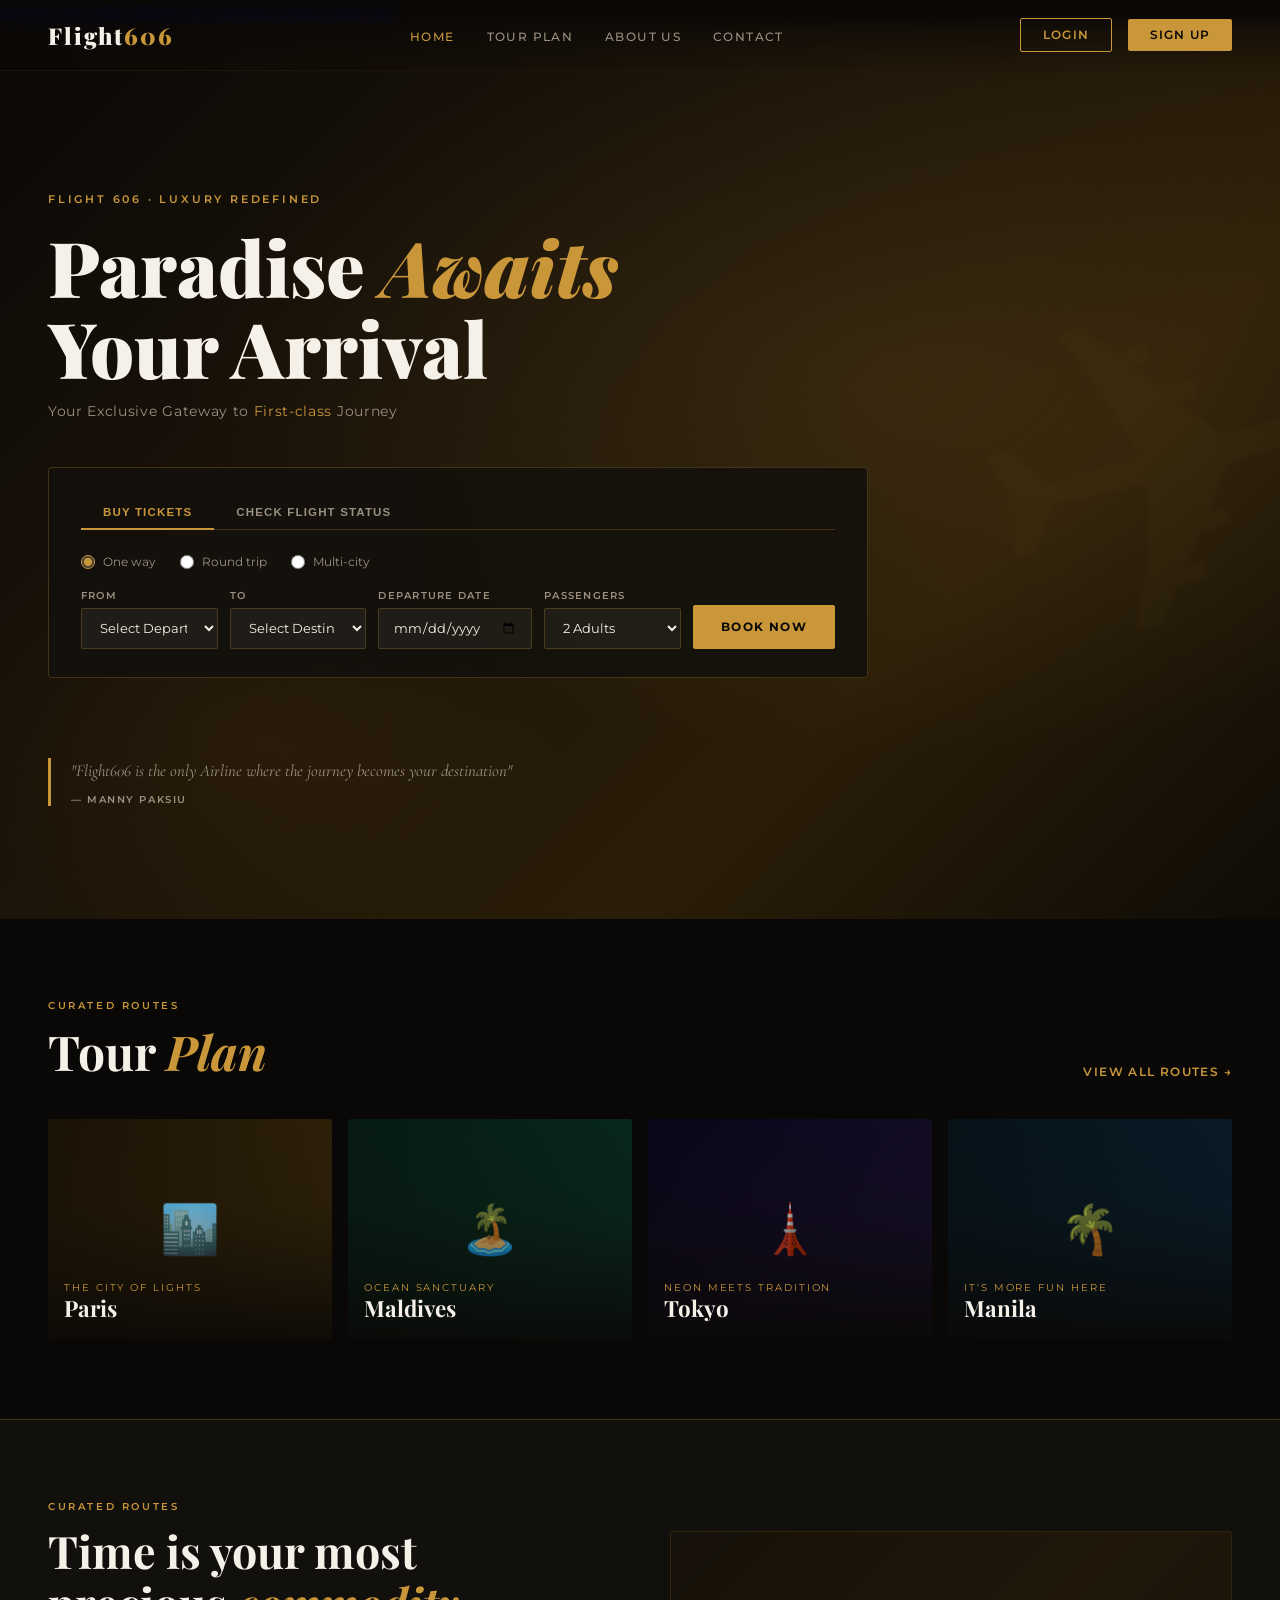
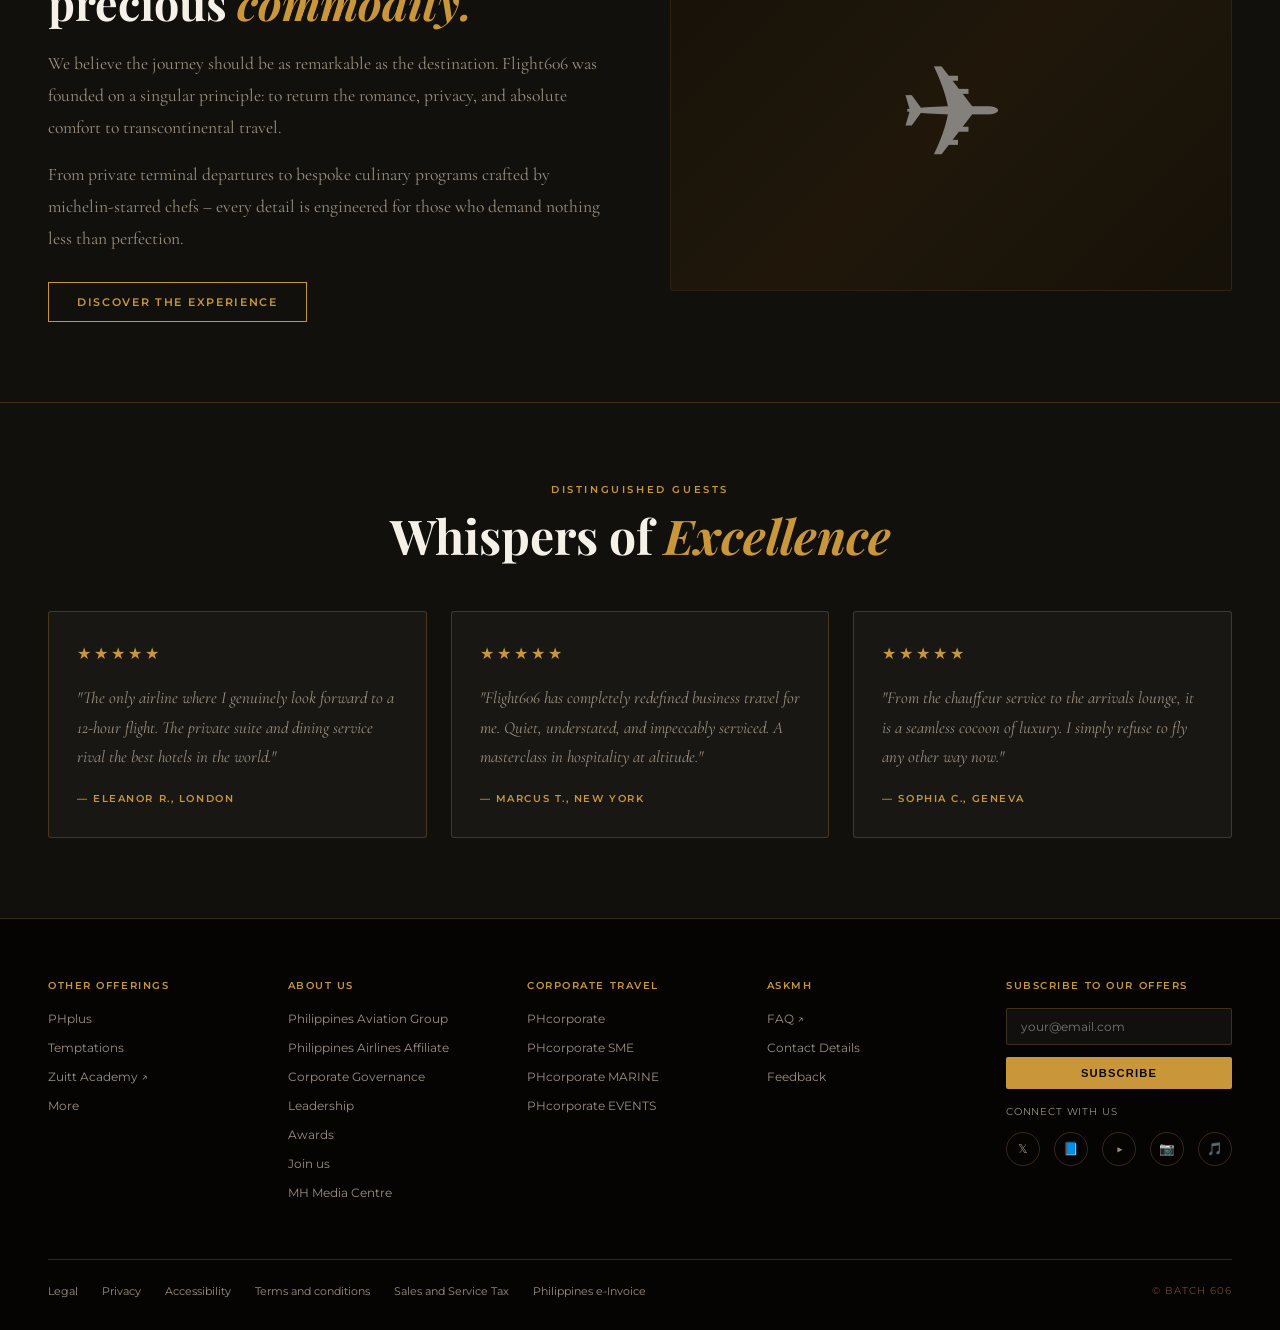
==== Airline Booking System Front-End/index.html @ 88b2c2a5 "Added Front-end template code" ====
<!DOCTYPE html>
<html lang="en">
<head>
<meta charset="UTF-8">
<meta name="viewport" content="width=device-width, initial-scale=1.0">
<title>Flight606 – Luxury Redefined</title>
<link href="https://fonts.googleapis.com/css2?family=Playfair+Display:ital,wght@0,400;0,700;0,900;1,400;1,700&family=Cormorant+Garamond:ital,wght@0,300;0,400;0,600;1,300;1,400&family=Montserrat:wght@300;400;500;600&display=swap" rel="stylesheet">

<link rel="stylesheet" type="text/css" href="./index.css">

</head>
<body>

  <!-- ── NAVIGATION ── -->
  <nav id="navbar">
    <a href="#" class="nav-logo" onclick="showPage('home');return false;">Flight<span>606</span></a>
    <ul class="nav-links">
      <li><a href="#" class="active" onclick="showPage('home');setActive(this);return false;">Home</a></li>
      <li><a href="#" onclick="showPage('home');setActive(this);scrollToSection('tours');return false;">Tour Plan</a></li>
      <li><a href="#" onclick="showPage('home');setActive(this);scrollToSection('about');return false;">About Us</a></li>
      <li><a href="#" onclick="showPage('home');setActive(this);return false;">Contact</a></li>
    </ul>
    <div class="nav-actions">
      <button class="nav-btn nav-btn-outline" onclick="showPage('login')">Login</button>
      <button class="nav-btn nav-btn-fill" onclick="showPage('signup')">Sign Up</button>
    </div>
    <div class="hamburger" id="hamburger" onclick="toggleMobileMenu()">
      <span></span><span></span><span></span>
    </div>
  </nav>

  <!-- Mobile Menu -->
  <div class="nav-mobile-menu" id="mobileMenu">
    <a href="#" onclick="showPage('home');closeMobileMenu();return false;">Home</a>
    <a href="#" onclick="showPage('home');closeMobileMenu();return false;">Tour Plan</a>
    <a href="#" onclick="showPage('home');closeMobileMenu();return false;">About Us</a>
    <a href="#" onclick="showPage('home');closeMobileMenu();return false;">Contact</a>
    <a href="#" class="gold" onclick="showPage('login');closeMobileMenu();return false;">Login</a>
    <a href="#" class="gold" onclick="showPage('signup');closeMobileMenu();return false;">Sign Up</a>
  </div>

  <!-- ══════════════════════════════════════
       HOME PAGE
  ══════════════════════════════════════ -->
  <div id="page-home" class="page active">

    <!-- Hero -->
    <div class="hero-bg">
      <div class="home-hero">
        <p class="home-tagline fade-up">Flight 606 · Luxury Redefined</p>
        <h1 class="home-title fade-up-2">
          Paradise <em>Awaits</em><br>Your Arrival
        </h1>
        <p class="home-subtitle fade-up-3">Your Exclusive Gateway to <span style="color:var(--gold)">First-class</span> Journey</p>

        <!-- Booking Widget -->
        <div class="booking-widget fade-up-3">
          <div class="widget-tabs">
            <button class="widget-tab active" onclick="setTab(this,'buy')">Buy Tickets</button>
            <button class="widget-tab" onclick="setTab(this,'status')">Check Flight Status</button>
          </div>
          <div id="tab-buy">
            <div class="trip-type">
              <label class="radio-label"><input type="radio" name="trip" value="one" checked> One way</label>
              <label class="radio-label"><input type="radio" name="trip" value="round"> Round trip</label>
              <label class="radio-label"><input type="radio" name="trip" value="multi"> Multi-city</label>
            </div>
            <div class="widget-row">
              <div class="field-group">
                <label class="field-label">From</label>
                <select class="field-input">
                  <option value="">Select Departure…</option>
                  <option>Manila (MNL)</option>
                  <option>Cebu (CEB)</option>
                  <option>Davao (DVO)</option>
                  <option>Singapore (SIN)</option>
                  <option>Tokyo (TYO)</option>
                </select>
              </div>
              <div class="field-group">
                <label class="field-label">To</label>
                <select class="field-input">
                  <option value="">Select Destination…</option>
                  <option>Paris (CDG)</option>
                  <option>Tokyo (NRT)</option>
                  <option>Maldives (MLE)</option>
                  <option>Geneva (GVA)</option>
                  <option>New York (JFK)</option>
                </select>
              </div>
              <div class="field-group">
                <label class="field-label">Departure Date</label>
                <input type="date" class="field-input">
              </div>
              <div class="field-group">
                <label class="field-label">Passengers</label>
                <select class="field-input">
                  <option>1 Adult</option>
                  <option selected>2 Adults</option>
                  <option>3 Adults</option>
                  <option>2 Adults, 1 Child</option>
                  <option>2 Adults, 2 Children</option>
                </select>
              </div>
              <button class="book-btn" onclick="showPage('home')">Book Now</button>
            </div>
          </div>
          <div id="tab-status" style="display:none">
            <div class="widget-row" style="grid-template-columns:1fr 1fr auto">
              <div class="field-group">
                <label class="field-label">Flight Number</label>
                <input type="text" class="field-input" placeholder="e.g. F606 001">
              </div>
              <div class="field-group">
                <label class="field-label">Date</label>
                <input type="date" class="field-input">
              </div>
              <button class="book-btn">Check Status</button>
            </div>
          </div>
        </div>

        <div class="quote-strip">
          <p class="quote-text">"Flight606 is the only Airline where the journey becomes your destination"</p>
          <p class="quote-author">— Manny Paksiu</p>
        </div>
      </div>
    </div>

    <!-- Tour Plan / Destinations -->
    <section id="tours">
      <div class="section-tag">Curated Routes</div>
      <div style="display:flex;justify-content:space-between;align-items:flex-end;flex-wrap:wrap;gap:16px">
        <h2 class="section-title">Tour <em>Plan</em></h2>
        <a href="#" style="font-size:.72rem;font-weight:600;letter-spacing:.12em;text-transform:uppercase;color:var(--gold);text-decoration:none">View All Routes →</a>
      </div>
      <div class="dest-grid">
        <div class="dest-card">
          <div class="dest-card-placeholder" style="background:linear-gradient(135deg,#1a1206,#3a2a0a)">🏙️</div>
          <div class="dest-overlay">
            <span class="dest-sub">The City of Lights</span>
            <span class="dest-name">Paris</span>
          </div>
        </div>
        <div class="dest-card">
          <div class="dest-card-placeholder" style="background:linear-gradient(135deg,#061a12,#0a3022)">🏝️</div>
          <div class="dest-overlay">
            <span class="dest-sub">Ocean Sanctuary</span>
            <span class="dest-name">Maldives</span>
          </div>
        </div>
        <div class="dest-card">
          <div class="dest-card-placeholder" style="background:linear-gradient(135deg,#0a0618,#18102e)">🗼</div>
          <div class="dest-overlay">
            <span class="dest-sub">Neon Meets Tradition</span>
            <span class="dest-name">Tokyo</span>
          </div>
        </div>
        <div class="dest-card">
          <div class="dest-card-placeholder" style="background:linear-gradient(135deg,#061218,#0a2030)">🌴</div>
          <div class="dest-overlay">
            <span class="dest-sub">It's More Fun Here</span>
            <span class="dest-name">Manila</span>
          </div>
        </div>
      </div>
    </section>

    <!-- About -->
    <section id="about" class="about-strip">
      <div class="about-text">
        <div class="section-tag">Curated Routes</div>
        <h2 class="section-title" style="font-size:clamp(1.8rem,3.5vw,2.8rem)">Time is your most<br>precious <em>commodity.</em></h2>
        <p>We believe the journey should be as remarkable as the destination. Flight606 was founded on a singular principle: to return the romance, privacy, and absolute comfort to transcontinental travel.</p>
        <p>From private terminal departures to bespoke culinary programs crafted by michelin-starred chefs – every detail is engineered for those who demand nothing less than perfection.</p>
        <a href="#" class="discover-link">Discover the Experience</a>
      </div>
      <div class="about-visual">✈</div>
    </section>

    <!-- Testimonials -->
    <section class="testimonials-bg">
      <div class="testimonials-header">
        <div class="section-tag" style="text-align:center">Distinguished Guests</div>
        <h2 class="section-title">Whispers of <em>Excellence</em></h2>
      </div>
      <div class="testi-grid">
        <div class="testi-card">
          <div class="testi-stars">★★★★★</div>
          <p class="testi-quote">"The only airline where I genuinely look forward to a 12-hour flight. The private suite and dining service rival the best hotels in the world."</p>
          <p class="testi-author">— Eleanor R., London</p>
        </div>
        <div class="testi-card">
          <div class="testi-stars">★★★★★</div>
          <p class="testi-quote">"Flight606 has completely redefined business travel for me. Quiet, understated, and impeccably serviced. A masterclass in hospitality at altitude."</p>
          <p class="testi-author">— Marcus T., New York</p>
        </div>
        <div class="testi-card">
          <div class="testi-stars">★★★★★</div>
          <p class="testi-quote">"From the chauffeur service to the arrivals lounge, it is a seamless cocoon of luxury. I simply refuse to fly any other way now."</p>
          <p class="testi-author">— Sophia C., Geneva</p>
        </div>
      </div>
    </section>

    <!-- Footer -->
    <footer>
      <div class="footer-grid">
        <div class="footer-col">
          <p class="footer-col-title">Other Offerings</p>
          <ul>
            <li><a href="#">PHplus</a></li>
            <li><a href="#">Temptations</a></li>
            <li><a href="#">Zuitt Academy ↗</a></li>
            <li><a href="#">More</a></li>
          </ul>
        </div>
        <div class="footer-col">
          <p class="footer-col-title">About Us</p>
          <ul>
            <li><a href="#">Philippines Aviation Group</a></li>
            <li><a href="#">Philippines Airlines Affiliate</a></li>
            <li><a href="#">Corporate Governance</a></li>
            <li><a href="#">Leadership</a></li>
            <li><a href="#">Awards</a></li>
            <li><a href="#">Join us</a></li>
            <li><a href="#">MH Media Centre</a></li>
          </ul>
        </div>
        <div class="footer-col">
          <p class="footer-col-title">Corporate Travel</p>
          <ul>
            <li><a href="#">PHcorporate</a></li>
            <li><a href="#">PHcorporate SME</a></li>
            <li><a href="#">PHcorporate MARINE</a></li>
            <li><a href="#">PHcorporate EVENTS</a></li>
          </ul>
        </div>
        <div class="footer-col">
          <p class="footer-col-title">AskMH</p>
          <ul>
            <li><a href="#">FAQ ↗</a></li>
            <li><a href="#">Contact Details</a></li>
            <li><a href="#">Feedback</a></li>
          </ul>
        </div>
        <div class="footer-col">
          <p class="footer-col-title">Subscribe to our offers</p>
          <div class="footer-subscribe">
            <input type="email" class="subscribe-input" placeholder="your@email.com">
            <button class="subscribe-btn">Subscribe</button>
          </div>
          <p style="font-size:.65rem;color:var(--text-muted);margin-top:16px;letter-spacing:.08em;text-transform:uppercase">Connect With Us</p>
          <div class="social-row">
            <a href="#" class="social-icon">𝕏</a>
            <a href="#" class="social-icon">📘</a>
            <a href="#" class="social-icon">▶</a>
            <a href="#" class="social-icon">📷</a>
            <a href="#" class="social-icon">🎵</a>
          </div>
        </div>
      </div>
      <div class="footer-bottom">
        <div class="footer-legal">
          <a href="#">Legal</a>
          <a href="#">Privacy</a>
          <a href="#">Accessibility</a>
          <a href="#">Terms and conditions</a>
          <a href="#">Sales and Service Tax</a>
          <a href="#">Philippines e-Invoice</a>
        </div>
        <span class="footer-copy">© Batch 606</span>
      </div>
    </footer>
  </div>


  <!-- ══════════════════════════════════════
       LOGIN PAGE
  ══════════════════════════════════════ -->
  <div id="page-login" class="page">
    <div class="hero-bg">
      <div class="auth-page">
        <div class="auth-content">
          <div class="auth-left">
            <p class="home-tagline">Flight 606 · Luxury Redefined</p>
            <h1 class="home-title" style="margin-bottom:16px">
              Paradise <em>Awaits</em><br>Your Arrival
            </h1>
            <p class="home-subtitle">Your Exclusive Gateway to <span style="color:var(--gold)">First-class</span> Journey</p>
            <div class="quote-strip" style="margin-top:40px">
              <p class="quote-text">"Flight606 is the only Airline where the journey becomes your destination"</p>
              <p class="quote-author">— Manny Paksiu</p>
            </div>
          </div>
          <div>
            <div class="auth-card">
              <p class="auth-card-tag">Welcome back</p>
              <h2 class="auth-card-title">Login to your <span>account</span></h2>

              <div id="login-error" class="alert alert-error hidden">
                Sorry, we don't recognize that email or password. Please try again.
              </div>

              <div class="form-group">
                <label class="form-label">E-Mail</label>
                <input type="email" id="login-email" class="form-input" placeholder="example@email.com">
                <p class="error-msg hidden" id="login-email-err">Sorry, we don't recognize this email.</p>
              </div>

              <div class="form-group">
                <label class="form-label">Password</label>
                <div class="form-input-wrap">
                  <input type="password" id="login-pass" class="form-input" value="••••••••••" onfocus="if(this.value==='••••••••••')this.value=''">
                  <span class="input-icon">
                    <span onclick="togglePass('login-pass',this)" style="cursor:pointer">👁</span>
                    <span class="check">✓</span>
                  </span>
                </div>
              </div>

              <div class="form-row-inline">
                <label class="checkbox-label"><input type="checkbox"> Remember me</label>
                <a href="#" class="forgot-link">Forgot password?</a>
              </div>

              <button class="auth-btn" onclick="handleLogin()">Login now</button>

              <button class="oauth-btn"><span>🔵</span> Continue with Google</button>
              <button class="oauth-btn"><span>🍎</span> Continue with Apple</button>

              <p class="auth-switch">Don't have an account? <a href="#" onclick="showPage('signup');return false;">Sign Up</a></p>
            </div>
          </div>
        </div>
      </div>

      <!-- Footer (compact) -->
      <footer style="padding:24px 48px">
        <div class="footer-bottom" style="border-top:none;padding-top:0">
          <div class="footer-legal">
            <a href="#">Legal</a><a href="#">Privacy</a><a href="#">Accessibility</a>
            <a href="#">Terms and conditions</a><a href="#">Sales and Service Tax</a>
            <a href="#">Philippines e-Invoice</a>
          </div>
          <span class="footer-copy">© Batch 606</span>
        </div>
      </footer>
    </div>
  </div>


  <!-- ══════════════════════════════════════
       SIGN UP PAGE
  ══════════════════════════════════════ -->
  <div id="page-signup" class="page">
    <div class="hero-bg">
      <div class="auth-page">
        <div class="auth-content">
          <div class="auth-left">
            <p class="home-tagline">Flight 606 · Luxury Redefined</p>
            <h1 class="home-title" style="margin-bottom:16px">
              Experience the<br><em>Art of Travel</em>
            </h1>
            <p class="home-subtitle">Crafted for the <span style="color:var(--gold)">Modern Traveler</span></p>
            <div class="quote-strip" style="margin-top:40px">
              <p class="quote-text">"Flight606 is the only Airline where the journey becomes your destination"</p>
              <p class="quote-author">— Manny Paksiu</p>
            </div>
          </div>
          <div>
            <div class="auth-card">
              <p class="auth-card-tag">Welcome to Flight606</p>
              <h2 class="auth-card-title">Create <span>account</span></h2>

              <div id="signup-success" class="alert alert-success hidden">
                Account created! Redirecting to login…
              </div>

              <div class="form-row">
                <div class="form-group">
                  <label class="form-label">First name</label>
                  <input type="text" id="su-fname" class="form-input" placeholder="first name">
                  <p class="error-msg hidden" id="su-fname-err">First name is required.</p>
                </div>
                <div class="form-group">
                  <label class="form-label">Last name</label>
                  <input type="text" id="su-lname" class="form-input" placeholder="last name">
                  <p class="error-msg hidden" id="su-lname-err">Last name is required.</p>
                </div>
              </div>

              <div class="form-row">
                <div class="form-group">
                  <label class="form-label">E-Mail</label>
                  <input type="email" id="su-email" class="form-input" placeholder="your.email@mail.com">
                  <p class="error-msg hidden" id="su-email-err">Valid email required.</p>
                </div>
                <div class="form-group">
                  <label class="form-label">Date of birth (MM/DD/YY)</label>
                  <input type="date" id="su-dob" class="form-input">
                </div>
              </div>

              <div class="form-row">
                <div class="form-group">
                  <label class="form-label">Password</label>
                  <div class="form-input-wrap">
                    <input type="password" id="su-pass" class="form-input" placeholder="password">
                    <span class="input-icon" onclick="togglePass('su-pass',this)" style="cursor:pointer">👁</span>
                  </div>
                  <p class="error-msg hidden" id="su-pass-err">Password must be at least 8 characters.</p>
                </div>
                <div class="form-group">
                  <label class="form-label">Confirm password</label>
                  <div class="form-input-wrap">
                    <input type="password" id="su-cpass" class="form-input" placeholder="••••••••••">
                    <span class="input-icon" onclick="togglePass('su-cpass',this)" style="cursor:pointer">👁</span>
                  </div>
                  <p class="error-msg hidden" id="su-cpass-err">Passwords do not match.</p>
                </div>
              </div>

              <div class="form-group" style="margin-bottom:10px">
                <label class="checkbox-label"><input type="checkbox" id="su-remember"> Remember me</label>
              </div>
              <div class="form-group" style="margin-bottom:20px">
                <label class="checkbox-label terms-label">
                  <input type="checkbox" id="su-terms">
                  I agree to all the <a href="#">Terms</a> and <a href="#">Privacy policy</a>
                </label>
                <p class="error-msg hidden" id="su-terms-err">You must agree to the terms.</p>
              </div>

              <button class="auth-btn" onclick="handleSignup()">Create Account</button>

              <button class="oauth-btn"><span>🔵</span> Continue with Google</button>
              <button class="oauth-btn"><span>🍎</span> Continue with Apple</button>

              <p class="auth-switch">Already have an account? <a href="#" onclick="showPage('login');return false;">Log In</a></p>
            </div>
          </div>
        </div>
      </div>

      <footer style="padding:24px 48px">
        <div class="footer-bottom" style="border-top:none;padding-top:0">
          <div class="footer-legal">
            <a href="#">Legal</a><a href="#">Privacy</a><a href="#">Accessibility</a>
            <a href="#">Terms and conditions</a><a href="#">Sales and Service Tax</a>
            <a href="#">Philippines e-Invoice</a>
          </div>
          <span class="footer-copy">© Batch 606</span>
        </div>
      </footer>
    </div>
  </div>

<script type="text/javascript" src="index.js"></script>
</body>
</html>
---- Airline Booking System Front-End/index.css ----
:root {
--gold: #C9973A;
--gold-light: #E8B84B;
--dark: #0A0806;
--dark-2: #12100D;
--dark-3: #1C1814;
--card-bg: rgba(20,17,13,0.85);
--text: #F5F0E8;
--text-muted: #9C9080;
--border: rgba(201,151,58,0.25);
--error: #E05252;
--success: #4CAF50;
}

*, *::before, *::after { box-sizing: border-box; margin: 0; padding: 0; }

body {
font-family: 'Montserrat', sans-serif;
background: var(--dark);
color: var(--text);
overflow-x: hidden;
scroll-behavior: smooth;
}

/* ── NAV ── */
nav {
position: fixed; top: 0; left: 0; right: 0; z-index: 100;
display: flex; align-items: center; justify-content: space-between;
padding: 18px 48px;
background: linear-gradient(180deg, rgba(10,8,6,.95) 0%, transparent 100%);
backdrop-filter: blur(6px);
border-bottom: 1px solid rgba(201,151,58,.1);
transition: background .3s;
}
.nav-logo {
font-family: 'Playfair Display', serif;
font-size: 1.45rem;
font-weight: 900;
letter-spacing: .08em;
color: var(--text);
text-decoration: none;
}
.nav-logo span { color: var(--gold); }
.nav-links { display: flex; gap: 32px; list-style: none; }
.nav-links a {
font-size: .72rem; font-weight: 500; letter-spacing: .12em;
text-transform: uppercase; color: var(--text-muted);
text-decoration: none; transition: color .2s;
}
.nav-links a:hover, .nav-links a.active { color: var(--gold); }
.nav-actions { display: flex; align-items: center; gap: 16px; }
.nav-btn {
font-family: 'Montserrat', sans-serif;
font-size: .72rem; font-weight: 600; letter-spacing: .1em;
text-transform: uppercase; text-decoration: none;
padding: 9px 22px; border-radius: 2px; cursor: pointer;
transition: all .2s; border: none;
}
.nav-btn-outline {
background: transparent; border: 1px solid var(--gold);
color: var(--gold);
}
.nav-btn-outline:hover { background: var(--gold); color: var(--dark); }
.nav-btn-fill { background: var(--gold); color: var(--dark); }
.nav-btn-fill:hover { background: var(--gold-light); }
.hamburger { display: none; flex-direction: column; gap: 5px; cursor: pointer; padding: 4px; }
.hamburger span { width: 24px; height: 2px; background: var(--text); display: block; transition: .3s; }

/* ── PAGES ── */
.page { display: none; min-height: 100vh; }
.page.active { display: block; }

/* ── HERO BG ── */
.hero-bg {
position: relative; overflow: hidden;
background: linear-gradient(135deg, #0A0806 0%, #1C1409 40%, #2A1D08 70%, #0F0C06 100%);
min-height: 100vh;
}
.hero-bg::before {
content: ''; position: absolute; inset: 0;
background: radial-gradient(ellipse 80% 60% at 70% 40%, rgba(201,151,58,.12) 0%, transparent 70%),
            radial-gradient(ellipse 40% 40% at 20% 80%, rgba(100,60,10,.15) 0%, transparent 60%);
}
/* Airplane silhouette decoration */
.hero-bg::after {
content: '✈'; position: absolute;
font-size: 28rem; opacity: .025; right: -5%;
top: 50%; transform: translateY(-50%) rotate(-15deg);
pointer-events: none; color: var(--gold);
filter: blur(2px);
}

/* ── HOME PAGE ── */
.home-hero {
min-height: 100vh; display: flex; flex-direction: column;
justify-content: center; padding: 120px 48px 60px;
position: relative;
}
.home-tagline {
font-size: .7rem; font-weight: 600; letter-spacing: .25em;
text-transform: uppercase; color: var(--gold);
margin-bottom: 20px;
}
.home-title {
font-family: 'Playfair Display', serif;
font-size: clamp(3rem, 6vw, 5.5rem);
font-weight: 900; line-height: 1.05;
max-width: 700px; margin-bottom: 16px;
}
.home-title em { font-style: italic; color: var(--gold); }
.home-subtitle {
font-size: .85rem; color: var(--text-muted);
letter-spacing: .05em; margin-bottom: 48px;
}

/* ── BOOKING WIDGET ── */
.booking-widget {
background: rgba(20,17,13,.92);
border: 1px solid var(--border);
border-radius: 4px;
padding: 28px 32px;
max-width: 820px;
backdrop-filter: blur(16px);
}
.widget-tabs { display: flex; gap: 0; margin-bottom: 24px; border-bottom: 1px solid var(--border); }
.widget-tab {
padding: 10px 22px; font-size: .72rem; font-weight: 600;
letter-spacing: .1em; text-transform: uppercase;
color: var(--text-muted); cursor: pointer;
border-bottom: 2px solid transparent; margin-bottom: -1px;
transition: all .2s; background: none; border-top: none; border-left: none; border-right: none;
}
.widget-tab.active { color: var(--gold); border-bottom-color: var(--gold); }
.trip-type { display: flex; gap: 24px; margin-bottom: 20px; }
.radio-label {
display: flex; align-items: center; gap: 8px;
font-size: .75rem; color: var(--text-muted); cursor: pointer;
}
.radio-label input[type=radio] { accent-color: var(--gold); width: 14px; height: 14px; }
.widget-row { display: grid; grid-template-columns: 1fr 1fr 1fr 1fr auto; gap: 12px; align-items: end; }
.field-group { display: flex; flex-direction: column; gap: 6px; }
.field-label { font-size: .65rem; font-weight: 600; letter-spacing: .12em; text-transform: uppercase; color: var(--text-muted); }
.field-input {
background: rgba(255,255,255,.05); border: 1px solid var(--border);
border-radius: 2px; padding: 11px 14px;
font-family: 'Montserrat', sans-serif; font-size: .8rem;
color: var(--text); outline: none; transition: border-color .2s; width: 100%;
}
.field-input:focus { border-color: var(--gold); }
.field-input option { background: var(--dark-3); }
.book-btn {
background: var(--gold); color: var(--dark);
font-family: 'Montserrat', sans-serif; font-size: .72rem;
font-weight: 700; letter-spacing: .12em; text-transform: uppercase;
padding: 12px 28px; border: none; border-radius: 2px;
cursor: pointer; white-space: nowrap; transition: background .2s;
height: 44px;
}
.book-btn:hover { background: var(--gold-light); }

/* ── SECTIONS ── */
section { padding: 80px 48px; }
.section-tag { font-size: .65rem; font-weight: 600; letter-spacing: .25em; text-transform: uppercase; color: var(--gold); margin-bottom: 12px; }
.section-title { font-family: 'Playfair Display', serif; font-size: clamp(2rem, 4vw, 3rem); font-weight: 700; line-height: 1.15; }
.section-title em { font-style: italic; color: var(--gold); }

/* ── DESTINATIONS ── */
.dest-grid { display: grid; grid-template-columns: repeat(4, 1fr); gap: 16px; margin-top: 40px; }
.dest-card {
border-radius: 3px; overflow: hidden; position: relative;
height: 220px; cursor: pointer;
transition: transform .3s;
}
.dest-card:hover { transform: scale(1.02); }
.dest-card img { width: 100%; height: 100%; object-fit: cover; display: block; }
.dest-card-placeholder {
width: 100%; height: 100%;
display: flex; align-items: center; justify-content: center;
font-size: 3rem;
}
.dest-overlay {
position: absolute; inset: 0;
background: linear-gradient(0deg, rgba(10,8,6,.9) 0%, rgba(10,8,6,.2) 60%, transparent 100%);
display: flex; flex-direction: column; justify-content: flex-end; padding: 16px;
}
.dest-sub { font-size: .6rem; letter-spacing: .2em; text-transform: uppercase; color: var(--gold); }
.dest-name { font-family: 'Playfair Display', serif; font-size: 1.4rem; font-weight: 700; }

/* ── ABOUT STRIP ── */
.about-strip {
display: grid; grid-template-columns: 1fr 1fr; gap: 60px;
align-items: center; background: var(--dark-2); border-top: 1px solid var(--border);
border-bottom: 1px solid var(--border);
}
.about-text p { font-family: 'Cormorant Garamond', serif; font-size: 1.1rem; line-height: 1.8; color: var(--text-muted); margin-top: 20px; }
.about-text p + p { margin-top: 16px; }
.discover-link {
display: inline-block; margin-top: 28px;
padding: 12px 28px; border: 1px solid var(--gold);
color: var(--gold); font-size: .7rem; font-weight: 600;
letter-spacing: .15em; text-transform: uppercase;
text-decoration: none; transition: all .2s;
}
.discover-link:hover { background: var(--gold); color: var(--dark); }
.about-visual {
height: 360px; border-radius: 3px; overflow: hidden;
background: linear-gradient(135deg, #1A1206 0%, #2E1F08 50%, #1A1206 100%);
display: flex; align-items: center; justify-content: center;
font-size: 8rem; opacity: .5;
border: 1px solid var(--border);
}

/* ── TESTIMONIALS ── */
.testimonials-bg { background: var(--dark-2); }
.testimonials-header { text-align: center; margin-bottom: 48px; }
.testi-grid { display: grid; grid-template-columns: repeat(3, 1fr); gap: 24px; }
.testi-card {
background: rgba(255,255,255,.03); border: 1px solid var(--border);
border-radius: 3px; padding: 32px 28px;
}
.testi-stars { color: var(--gold); font-size: 1rem; margin-bottom: 20px; letter-spacing: 3px; }
.testi-quote {
font-family: 'Cormorant Garamond', serif; font-size: 1.05rem;
font-style: italic; line-height: 1.75; color: var(--text-muted);
margin-bottom: 20px;
}
.testi-author { font-size: .65rem; font-weight: 600; letter-spacing: .15em; text-transform: uppercase; color: var(--gold); }

/* ── FOOTER ── */
footer {
background: #050403; border-top: 1px solid var(--border);
padding: 60px 48px 32px;
}
.footer-grid { display: grid; grid-template-columns: repeat(5, 1fr); gap: 32px; margin-bottom: 48px; }
.footer-col-title { font-size: .65rem; font-weight: 600; letter-spacing: .15em; text-transform: uppercase; color: var(--gold); margin-bottom: 16px; }
.footer-col ul { list-style: none; }
.footer-col li { margin-bottom: 10px; }
.footer-col a { font-size: .78rem; color: var(--text-muted); text-decoration: none; transition: color .2s; }
.footer-col a:hover { color: var(--text); }
.footer-subscribe { display: flex; flex-direction: column; gap: 12px; }
.subscribe-input {
background: rgba(255,255,255,.05); border: 1px solid var(--border);
border-radius: 2px; padding: 10px 14px;
color: var(--text); font-family: 'Montserrat', sans-serif;
font-size: .78rem; outline: none;
}
.subscribe-btn {
background: var(--gold); color: var(--dark); border: none;
padding: 10px; border-radius: 2px; font-size: .7rem;
font-weight: 700; letter-spacing: .1em; text-transform: uppercase;
cursor: pointer; transition: background .2s;
}
.subscribe-btn:hover { background: var(--gold-light); }
.social-row { display: flex; gap: 14px; margin-top: 14px; }
.social-icon {
width: 34px; height: 34px; border: 1px solid var(--border);
border-radius: 50%; display: flex; align-items: center; justify-content: center;
font-size: .85rem; color: var(--text-muted); text-decoration: none;
transition: all .2s;
}
.social-icon:hover { border-color: var(--gold); color: var(--gold); }
.footer-bottom {
border-top: 1px solid var(--border); padding-top: 24px;
display: flex; justify-content: space-between; align-items: center;
flex-wrap: wrap; gap: 16px;
}
.footer-legal { display: flex; gap: 24px; flex-wrap: wrap; }
.footer-legal a { font-size: .68rem; color: var(--text-muted); text-decoration: none; transition: color .2s; }
.footer-legal a:hover { color: var(--text); }
.footer-copy { font-size: .65rem; color: rgba(201,151,58,.5); letter-spacing: .1em; text-transform: uppercase; }

/* ── QUOTE STRIP ── */
.quote-strip {
border-left: 3px solid var(--gold); padding-left: 20px;
margin-top: 80px; max-width: 480px;
}
.quote-text { font-family: 'Cormorant Garamond', serif; font-style: italic; font-size: 1.05rem; line-height: 1.6; color: var(--text-muted); }
.quote-author { font-size: .65rem; font-weight: 600; letter-spacing: .15em; text-transform: uppercase; color: var(--text-muted); margin-top: 8px; }

/* ── AUTH PAGES ── */
.auth-page {
min-height: 100vh; display: flex; align-items: center;
position: relative; padding: 100px 48px 60px;
}
.auth-content { display: grid; grid-template-columns: 1fr 1fr; gap: 80px; align-items: center; width: 100%; max-width: 1200px; margin: 0 auto; }
.auth-left { }
.auth-left .home-title { max-width: 500px; }
.auth-card {
background: rgba(20,17,13,.92);
border: 1px solid var(--border);
border-radius: 4px; padding: 40px 36px;
backdrop-filter: blur(20px);
}
.auth-card-tag { font-size: .65rem; font-weight: 600; letter-spacing: .2em; text-transform: uppercase; color: var(--text-muted); margin-bottom: 8px; }
.auth-card-title { font-family: 'Playfair Display', serif; font-size: 1.85rem; font-weight: 700; margin-bottom: 28px; }
.auth-card-title span { color: var(--gold); }
.form-row { display: grid; grid-template-columns: 1fr 1fr; gap: 14px; }
.form-group { margin-bottom: 18px; }
.form-label { font-size: .65rem; font-weight: 600; letter-spacing: .12em; text-transform: uppercase; color: var(--text-muted); margin-bottom: 7px; display: block; }
.form-input {
width: 100%; background: rgba(255,255,255,.05);
border: 1px solid var(--border); border-radius: 2px;
padding: 12px 14px; font-family: 'Montserrat', sans-serif;
font-size: .82rem; color: var(--text); outline: none;
transition: border-color .2s;
}
.form-input:focus { border-color: var(--gold); }
.form-input.error { border-color: var(--error); }
.form-input-wrap { position: relative; }
.form-input-wrap .form-input { padding-right: 44px; }
.input-icon {
position: absolute; right: 12px; top: 50%; transform: translateY(-50%);
cursor: pointer; color: var(--text-muted); font-size: 1rem;
display: flex; align-items: center; gap: 4px;
}
.input-icon .check { color: var(--success); font-size: 1.1rem; }
.error-msg { font-size: .68rem; color: var(--error); margin-top: 5px; }
.form-row-inline { display: flex; justify-content: space-between; align-items: center; margin-bottom: 20px; }
.checkbox-label { display: flex; align-items: center; gap: 8px; font-size: .75rem; color: var(--text-muted); cursor: pointer; }
.checkbox-label input[type=checkbox] { accent-color: var(--gold); width: 14px; height: 14px; }
.forgot-link { font-size: .72rem; color: var(--gold); text-decoration: none; }
.forgot-link:hover { text-decoration: underline; }
.auth-btn {
width: 100%; background: var(--gold); color: var(--dark);
font-family: 'Montserrat', sans-serif; font-size: .78rem;
font-weight: 700; letter-spacing: .12em; text-transform: uppercase;
padding: 14px; border: none; border-radius: 2px;
cursor: pointer; transition: background .2s; margin-bottom: 14px;
}
.auth-btn:hover { background: var(--gold-light); }
.divider { display: flex; align-items: center; gap: 12px; margin: 18px 0; }
.divider::before, .divider::after { content: ''; flex: 1; height: 1px; background: var(--border); }
.divider-text { font-size: .65rem; color: var(--text-muted); text-transform: uppercase; letter-spacing: .1em; }
.oauth-btn {
width: 100%; background: rgba(255,255,255,.06);
border: 1px solid var(--border); border-radius: 2px;
padding: 12px; font-family: 'Montserrat', sans-serif;
font-size: .78rem; font-weight: 500; color: var(--text);
cursor: pointer; transition: all .2s; margin-bottom: 10px;
display: flex; align-items: center; justify-content: center; gap: 10px;
}
.oauth-btn:hover { border-color: rgba(255,255,255,.3); background: rgba(255,255,255,.1); }
.auth-switch { text-align: center; font-size: .75rem; color: var(--text-muted); margin-top: 16px; }
.auth-switch a { color: var(--gold); text-decoration: none; font-weight: 600; }
.auth-switch a:hover { text-decoration: underline; }
.terms-label a { color: var(--gold); text-decoration: none; }
.terms-label a:hover { text-decoration: underline; }

/* Alert */
.alert { padding: 12px 16px; border-radius: 2px; margin-bottom: 16px; font-size: .78rem; border-left: 3px solid; }
.alert-error { background: rgba(224,82,82,.1); border-color: var(--error); color: #F08080; }
.alert-success { background: rgba(76,175,80,.1); border-color: var(--success); color: #80C080; }
.hidden { display: none !important; }

/* ── MOBILE ── */
@media (max-width: 900px) {
nav { padding: 16px 20px; }
.nav-links, .nav-actions { display: none; }
.hamburger { display: flex; }
.nav-mobile-menu {
  position: fixed; top: 60px; left: 0; right: 0; bottom: 0;
  background: var(--dark); z-index: 99; padding: 32px 24px;
  flex-direction: column; gap: 24px; display: none;
}
.nav-mobile-menu.open { display: flex; }
.nav-mobile-menu a {
  font-size: .9rem; font-weight: 500; letter-spacing: .08em;
  text-transform: uppercase; color: var(--text-muted);
  text-decoration: none; padding: 12px 0;
  border-bottom: 1px solid var(--border);
}
.nav-mobile-menu a.gold { color: var(--gold); }
section { padding: 60px 20px; }
.home-hero { padding: 100px 20px 50px; }
.auth-page { padding: 90px 20px 50px; }
.auth-content { grid-template-columns: 1fr; gap: 40px; }
.auth-left { display: none; }
.widget-row { grid-template-columns: 1fr 1fr; }
.widget-row .book-btn { grid-column: 1/-1; }
.dest-grid { grid-template-columns: 1fr 1fr; }
.about-strip { grid-template-columns: 1fr; }
.about-visual { display: none; }
.testi-grid { grid-template-columns: 1fr; }
.footer-grid { grid-template-columns: 1fr 1fr; }
.form-row { grid-template-columns: 1fr; }
.booking-widget { padding: 20px 16px; }
.footer-bottom { flex-direction: column; align-items: flex-start; }
}

@media (max-width: 500px) {
.dest-grid { grid-template-columns: 1fr; }
.widget-row { grid-template-columns: 1fr; }
.footer-grid { grid-template-columns: 1fr; }
.home-title { font-size: 2.4rem; }
.testi-grid { grid-template-columns: 1fr; }
.trip-type { flex-wrap: wrap; gap: 12px; }
}

/* fade-in animation */
@keyframes fadeUp { from { opacity: 0; transform: translateY(24px); } to { opacity: 1; transform: translateY(0); } }
.fade-up { animation: fadeUp .7s ease both; }
.fade-up-2 { animation: fadeUp .7s ease .15s both; }
.fade-up-3 { animation: fadeUp .7s ease .3s both; }
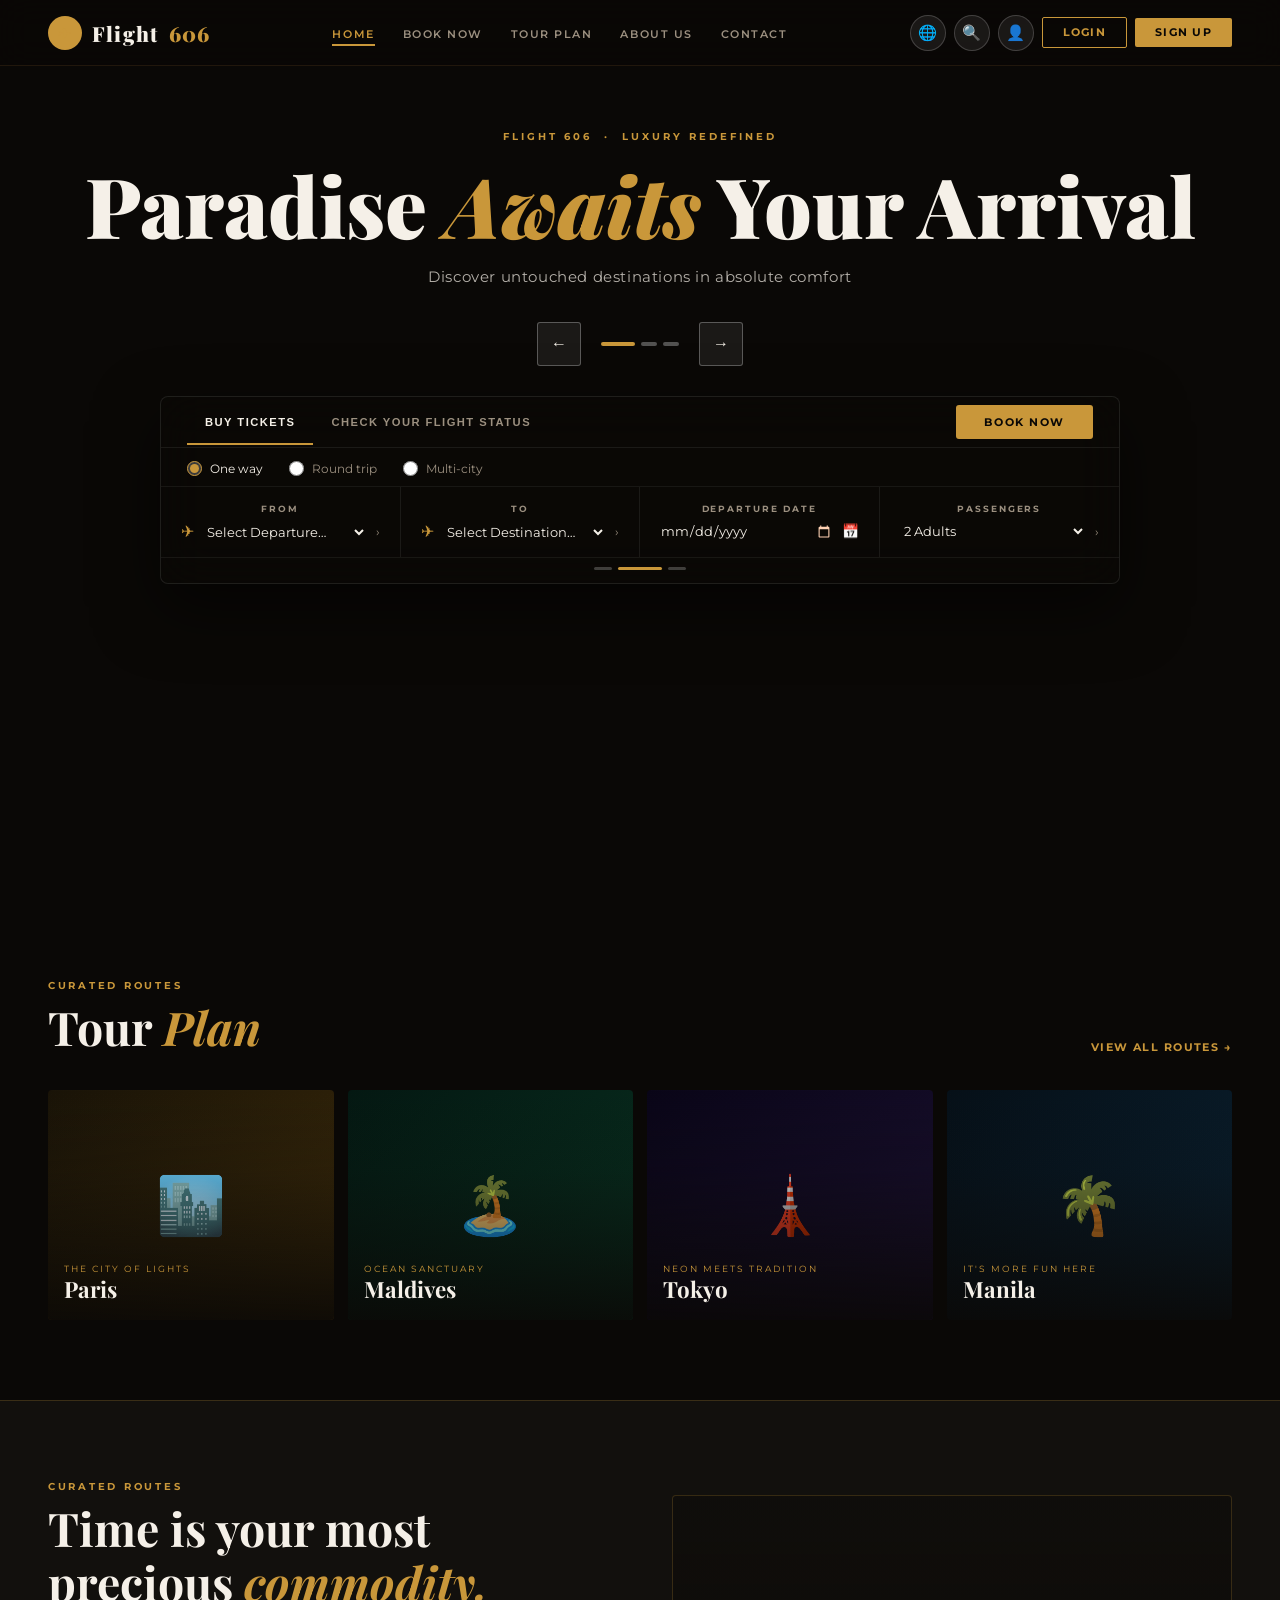
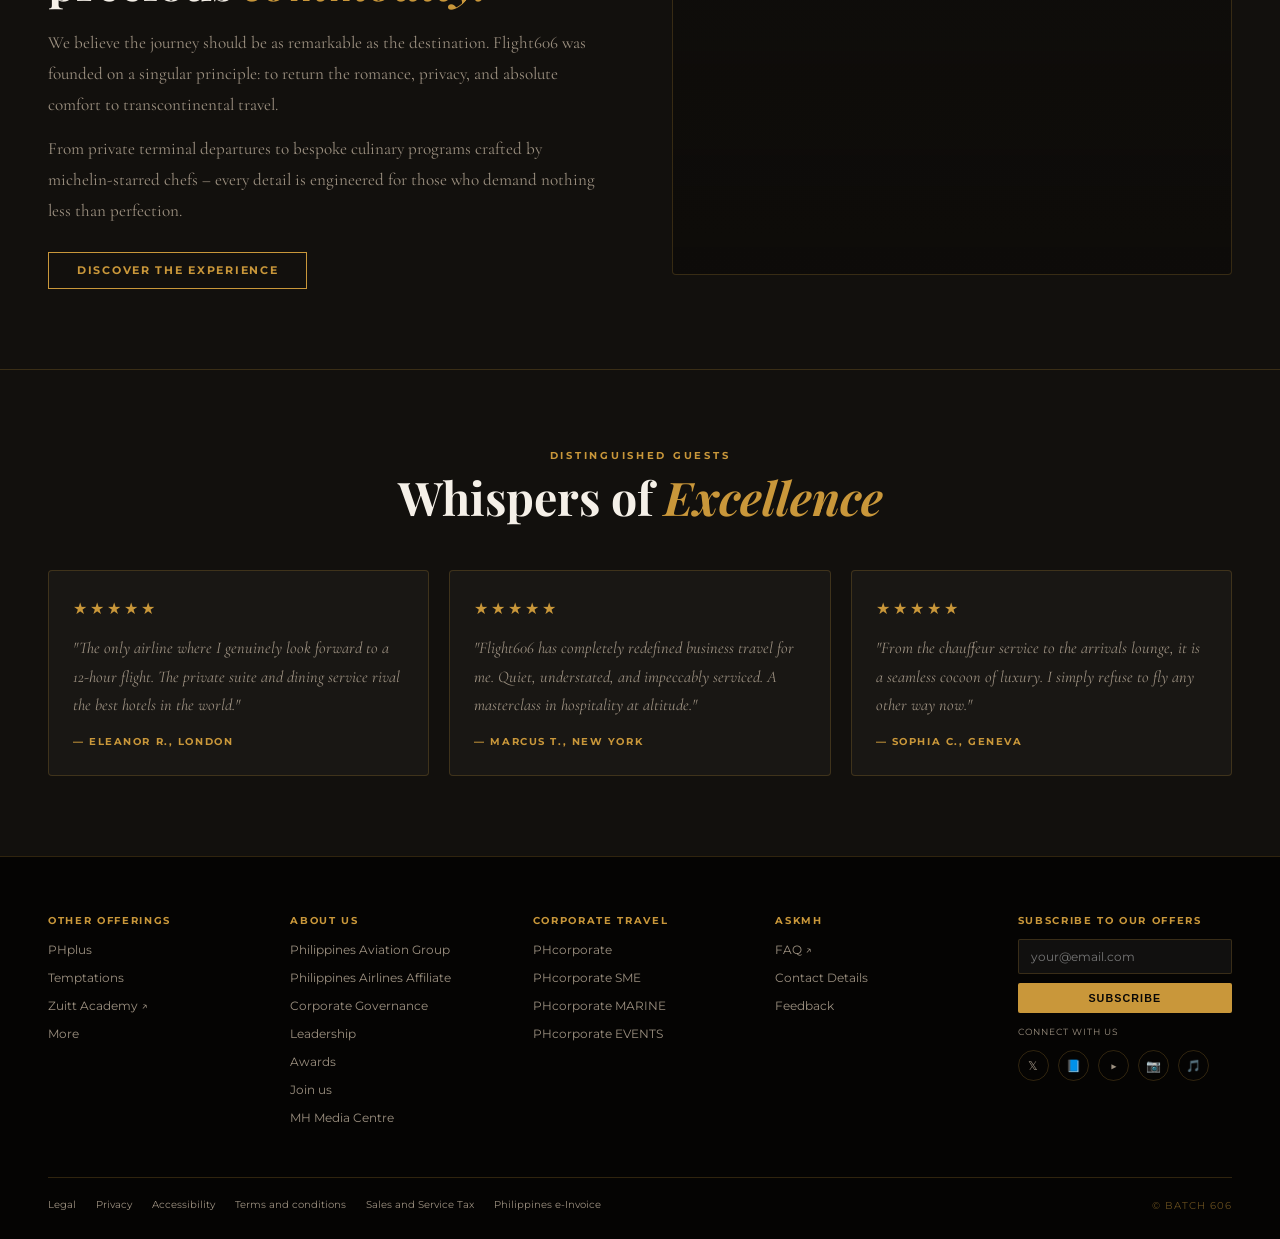
==== commit e8ec5c00: "Added Front-end template code" ====
--- a/Airline Booking System Front-End/index.html
+++ b/Airline Booking System Front-End/index.html
@@ -4,458 +4,1053 @@
 <meta charset="UTF-8">
 <meta name="viewport" content="width=device-width, initial-scale=1.0">
 <title>Flight606 – Luxury Redefined</title>
-<link href="https://fonts.googleapis.com/css2?family=Playfair+Display:ital,wght@0,400;0,700;0,900;1,400;1,700&family=Cormorant+Garamond:ital,wght@0,300;0,400;0,600;1,300;1,400&family=Montserrat:wght@300;400;500;600&display=swap" rel="stylesheet">
-
-<link rel="stylesheet" type="text/css" href="./index.css">
-
+<link href="https://fonts.googleapis.com/css2?family=Playfair+Display:ital,wght@0,400;0,700;0,900;1,400;1,700&family=Cormorant+Garamond:ital,wght@0,300;0,400;0,600;1,300;1,400&family=Montserrat:wght@300;400;500;600;700&display=swap" rel="stylesheet">
+<style>
+:root {
+  --gold:       #C9973A;
+  --gold-light: #E8B84B;
+  --dark:       #0A0806;
+  --dark-2:     #12100D;
+  --dark-3:     #1C1814;
+  --text:       #F5F0E8;
+  --muted:      #9C9080;
+  --border:     rgba(201,151,58,.22);
+  --error:      #E05252;
+  --success:    #4CAF50;
+}
+*,*::before,*::after{box-sizing:border-box;margin:0;padding:0}
+html{scroll-behavior:smooth}
+body{font-family:'Montserrat',sans-serif;background:var(--dark);color:var(--text);overflow-x:hidden}
+
+/* ── pages ── */
+.page{display:none;min-height:100vh}
+.page.active{display:block}
+
+/* ── hero background (photo slider) ── */
+.hero-bg{
+  position:relative;min-height:100vh;
+  background:
+    linear-gradient(180deg,rgba(10,8,6,.6) 0%,rgba(10,8,6,.32) 42%,rgba(10,8,6,.68) 100%),
+    url('https://images.unsplash.com/photo-1512453979798-5ea266f8880c?w=1800&q=80') center/cover no-repeat;
+  transition:background-image .8s ease;
+}
+
+/* ──────────────────────────────────────
+   NAVBAR
+────────────────────────────────────── */
+nav{
+  position:fixed;top:0;left:0;right:0;z-index:200;
+  display:flex;align-items:center;justify-content:space-between;
+  padding:0 48px;height:66px;
+  background:rgba(10,8,6,.72);
+  backdrop-filter:blur(16px);
+  border-bottom:1px solid rgba(201,151,58,.12);
+}
+
+/* logo */
+.nav-logo{
+  display:flex;align-items:center;gap:10px;
+  font-family:'Playfair Display',serif;
+  font-size:1.3rem;font-weight:900;letter-spacing:.06em;
+  color:var(--text);text-decoration:none;white-space:nowrap;
+}
+.logo-badge{
+  width:34px;height:34px;border-radius:50%;
+  background:var(--gold);
+  display:flex;align-items:center;justify-content:center;
+  font-size:.95rem;color:var(--dark);font-weight:900;flex-shrink:0;
+}
+.nav-logo span{color:var(--gold)}
+
+/* centre links */
+.nav-links{display:flex;gap:28px;list-style:none}
+.nav-links a{
+  font-size:.68rem;font-weight:600;letter-spacing:.14em;text-transform:uppercase;
+  color:var(--muted);text-decoration:none;transition:color .2s;
+  padding-bottom:3px;border-bottom:2px solid transparent;
+}
+.nav-links a:hover{color:var(--text)}
+.nav-links a.active{color:var(--gold);border-bottom-color:var(--gold)}
+
+/* right cluster */
+.nav-right{display:flex;align-items:center;gap:8px}
+.nav-icon{
+  width:36px;height:36px;border-radius:50%;
+  border:1px solid rgba(255,255,255,.18);
+  background:rgba(255,255,255,.07);
+  display:flex;align-items:center;justify-content:center;
+  cursor:pointer;transition:all .2s;
+  color:var(--text);font-size:.95rem;text-decoration:none;
+}
+.nav-icon:hover{border-color:var(--gold);background:rgba(201,151,58,.15);color:var(--gold)}
+.nav-btn{
+  font-family:'Montserrat',sans-serif;
+  font-size:.67rem;font-weight:700;letter-spacing:.12em;text-transform:uppercase;
+  text-decoration:none;padding:8px 20px;border-radius:2px;cursor:pointer;transition:all .2s;border:none;
+}
+.btn-outline{background:transparent;border:1px solid var(--gold);color:var(--gold)}
+.btn-outline:hover{background:var(--gold);color:var(--dark)}
+.btn-fill{background:var(--gold);color:var(--dark)}
+.btn-fill:hover{background:var(--gold-light)}
+
+/* hamburger */
+.hamburger{display:none;flex-direction:column;gap:5px;cursor:pointer;padding:4px}
+.hamburger span{width:22px;height:2px;background:var(--text);display:block;transition:.3s}
+
+/* mobile drawer */
+.mob-menu{
+  position:fixed;top:66px;left:0;right:0;bottom:0;
+  background:rgba(10,8,6,.97);z-index:199;
+  padding:28px 22px;flex-direction:column;gap:2px;display:none;
+  backdrop-filter:blur(14px);
+}
+.mob-menu.open{display:flex}
+.mob-menu a{
+  font-size:.86rem;font-weight:600;letter-spacing:.1em;text-transform:uppercase;
+  color:var(--muted);text-decoration:none;
+  padding:14px 0;border-bottom:1px solid var(--border);transition:color .2s;
+}
+.mob-menu a:hover,.mob-menu a.gold{color:var(--gold)}
+.mob-btns{display:flex;gap:10px;margin-top:22px}
+
+/* ──────────────────────────────────────
+   HERO
+────────────────────────────────────── */
+.home-hero{
+  min-height:100vh;
+  display:flex;flex-direction:column;
+  align-items:center;justify-content:flex-start;
+  padding:130px 20px 0;
+  text-align:center;position:relative;
+}
+
+.hero-tag{
+  font-size:.63rem;font-weight:700;letter-spacing:.3em;
+  text-transform:uppercase;color:var(--gold);margin-bottom:18px;
+}
+.hero-title{
+  font-family:'Playfair Display',serif;
+  font-size:clamp(2.4rem,6.5vw,5.8rem);
+  font-weight:900;line-height:1.06;margin-bottom:18px;
+}
+.hero-title em{font-style:italic;color:var(--gold)}
+.hero-sub{
+  font-size:clamp(.78rem,1.5vw,.94rem);
+  color:rgba(245,240,232,.72);
+  letter-spacing:.04em;margin-bottom:36px;max-width:500px;
+}
+
+/* slider row */
+.slider-row{
+  display:flex;align-items:center;justify-content:center;
+  gap:20px;margin-bottom:30px;width:100%;
+}
+.s-arrow{
+  width:44px;height:44px;flex-shrink:0;
+  border:1px solid rgba(255,255,255,.28);
+  background:rgba(255,255,255,.07);border-radius:3px;
+  display:flex;align-items:center;justify-content:center;
+  cursor:pointer;transition:all .2s;color:var(--text);font-size:1rem;
+}
+.s-arrow:hover{border-color:var(--gold);color:var(--gold);background:rgba(201,151,58,.15)}
+.s-dots{display:flex;gap:6px;align-items:center}
+.s-dot{
+  height:4px;border-radius:2px;
+  background:rgba(255,255,255,.3);transition:all .35s;cursor:pointer;
+}
+.s-dot.active{width:34px;background:var(--gold)}
+.s-dot:not(.active){width:16px}
+
+/* ──────────────────────────────────────
+   BOOKING WIDGET  – glass card
+────────────────────────────────────── */
+.booking-widget{
+  width:100%;max-width:960px;
+  background:rgba(12,9,6,.58);
+  backdrop-filter:blur(24px);-webkit-backdrop-filter:blur(24px);
+  border:1px solid rgba(255,255,255,.09);
+  border-radius:8px;overflow:hidden;
+  box-shadow:0 24px 64px rgba(0,0,0,.55);
+  margin-bottom:44px;
+}
+
+/* header row */
+.w-header{
+  display:flex;align-items:center;justify-content:space-between;
+  padding:0 26px;border-bottom:1px solid rgba(255,255,255,.07);
+  flex-wrap:wrap;gap:8px;
+}
+.w-tabs{display:flex}
+.w-tab{
+  padding:15px 18px;font-size:.7rem;font-weight:600;
+  letter-spacing:.13em;text-transform:uppercase;
+  color:var(--muted);cursor:pointer;
+  border-bottom:2px solid transparent;margin-bottom:-1px;
+  transition:all .2s;background:none;
+  border-top:none;border-left:none;border-right:none;
+}
+.w-tab.active{color:var(--text);border-bottom-color:var(--gold)}
+.book-now{
+  background:var(--gold);color:var(--dark);
+  font-family:'Montserrat',sans-serif;font-size:.7rem;font-weight:700;
+  letter-spacing:.14em;text-transform:uppercase;
+  padding:10px 28px;border:none;border-radius:3px;
+  cursor:pointer;white-space:nowrap;transition:background .2s;
+  margin:8px 0;
+}
+.book-now:hover{background:var(--gold-light)}
+
+/* trip radios */
+.trip-radios{
+  display:flex;gap:26px;padding:13px 26px 10px;
+  border-bottom:1px solid rgba(255,255,255,.06);
+  flex-wrap:wrap;
+}
+.r-lbl{
+  display:flex;align-items:center;gap:8px;
+  font-size:.74rem;color:var(--muted);cursor:pointer;
+}
+.r-lbl input[type=radio]{accent-color:var(--gold);width:15px;height:15px}
+.r-lbl input[type=radio]:checked+span{color:var(--text)}
+
+/* field columns */
+.w-fields{
+  display:grid;
+  grid-template-columns:1fr 1fr 1fr 1fr;
+  gap:0;
+}
+.w-field{
+  display:flex;flex-direction:column;gap:8px;
+  padding:16px 20px;
+  border-right:1px solid rgba(255,255,255,.07);
+}
+.w-field:last-child{border-right:none}
+.w-flabel{
+  font-size:.59rem;font-weight:700;letter-spacing:.2em;
+  text-transform:uppercase;color:var(--muted);
+}
+.w-finner{display:flex;align-items:center;gap:9px}
+.w-ficon{color:var(--gold);font-size:1rem;flex-shrink:0}
+.w-select,.w-input{
+  background:none;border:none;outline:none;
+  font-family:'Montserrat',sans-serif;font-size:.83rem;
+  color:var(--text);width:100%;cursor:pointer;
+}
+.w-select option{background:var(--dark-3);color:var(--text)}
+.w-arrow{color:var(--muted);font-size:.75rem;flex-shrink:0}
+input[type=date]::-webkit-calendar-picker-indicator{
+  filter:invert(.7) sepia(1) hue-rotate(340deg);cursor:pointer;
+}
+
+/* bottom dots */
+.w-foot{
+  display:flex;justify-content:center;gap:6px;
+  padding:9px 0 13px;
+  border-top:1px solid rgba(255,255,255,.06);
+}
+.w-fdot{height:3px;border-radius:2px;background:rgba(255,255,255,.22);transition:all .3s;cursor:pointer}
+.w-fdot.active{width:44px;background:var(--gold)}
+.w-fdot:not(.active){width:18px}
+
+/* ──────────────────────────────────────
+   SHARED SECTION STYLES
+────────────────────────────────────── */
+section{padding:80px 48px}
+.s-tag{font-size:.61rem;font-weight:700;letter-spacing:.28em;text-transform:uppercase;color:var(--gold);margin-bottom:10px}
+.s-title{font-family:'Playfair Display',serif;font-size:clamp(1.85rem,3.8vw,2.9rem);font-weight:700;line-height:1.15}
+.s-title em{font-style:italic;color:var(--gold)}
+
+/* ── destinations ── */
+.dest-grid{display:grid;grid-template-columns:repeat(4,1fr);gap:14px;margin-top:36px}
+.dest-card{border-radius:4px;overflow:hidden;position:relative;height:230px;cursor:pointer;transition:transform .3s}
+.dest-card:hover{transform:scale(1.025)}
+.dest-bg{width:100%;height:100%;display:flex;align-items:center;justify-content:center;font-size:3.5rem}
+.dest-overlay{
+  position:absolute;inset:0;
+  background:linear-gradient(0deg,rgba(10,8,6,.88) 0%,rgba(10,8,6,.15) 65%,transparent 100%);
+  display:flex;flex-direction:column;justify-content:flex-end;padding:16px;
+}
+.dest-sub{font-size:.57rem;letter-spacing:.22em;text-transform:uppercase;color:var(--gold)}
+.dest-name{font-family:'Playfair Display',serif;font-size:1.4rem;font-weight:700}
+
+/* ── about ── */
+.about-strip{
+  display:grid;grid-template-columns:1fr 1fr;gap:64px;
+  align-items:center;
+  background:var(--dark-2);
+  border-top:1px solid var(--border);
+  border-bottom:1px solid var(--border);
+}
+.about-text p{
+  font-family:'Cormorant Garamond',serif;
+  font-size:1.07rem;line-height:1.82;color:var(--muted);margin-top:18px;
+}
+.about-text p+p{margin-top:12px}
+.discover-link{
+  display:inline-block;margin-top:26px;
+  padding:11px 28px;border:1px solid var(--gold);
+  color:var(--gold);font-size:.67rem;font-weight:700;
+  letter-spacing:.16em;text-transform:uppercase;
+  text-decoration:none;transition:all .2s;
+}
+.discover-link:hover{background:var(--gold);color:var(--dark)}
+.about-visual{
+  height:380px;border-radius:4px;
+  background:
+    linear-gradient(180deg,rgba(10,8,6,.28) 0%,rgba(10,8,6,.52) 100%),
+    url('https://images.unsplash.com/photo-1436491865332-7a61a109cc05?w=900&q=80') center/cover no-repeat;
+  border:1px solid var(--border);
+}
+
+/* ── testimonials ── */
+.testi-bg{background:var(--dark-2)}
+.testi-hdr{text-align:center;margin-bottom:46px}
+.testi-grid{display:grid;grid-template-columns:repeat(3,1fr);gap:20px}
+.testi-card{background:rgba(255,255,255,.03);border:1px solid var(--border);border-radius:4px;padding:28px 24px}
+.testi-stars{color:var(--gold);font-size:1rem;margin-bottom:16px;letter-spacing:3px}
+.testi-q{font-family:'Cormorant Garamond',serif;font-size:1.02rem;font-style:italic;line-height:1.75;color:var(--muted);margin-bottom:16px}
+.testi-who{font-size:.61rem;font-weight:700;letter-spacing:.16em;text-transform:uppercase;color:var(--gold)}
+
+/* ── footer ── */
+footer{background:#050403;border-top:1px solid var(--border);padding:58px 48px 28px}
+.foot-grid{display:grid;grid-template-columns:repeat(5,1fr);gap:28px;margin-bottom:42px}
+.foot-col-title{font-size:.61rem;font-weight:700;letter-spacing:.17em;text-transform:uppercase;color:var(--gold);margin-bottom:13px}
+.foot-col ul{list-style:none}
+.foot-col li{margin-bottom:9px}
+.foot-col a{font-size:.75rem;color:var(--muted);text-decoration:none;transition:color .2s}
+.foot-col a:hover{color:var(--text)}
+.sub-wrap{display:flex;flex-direction:column;gap:9px}
+.sub-input{background:rgba(255,255,255,.05);border:1px solid var(--border);border-radius:2px;padding:9px 12px;color:var(--text);font-family:'Montserrat',sans-serif;font-size:.75rem;outline:none}
+.sub-btn{background:var(--gold);color:var(--dark);border:none;padding:9px;border-radius:2px;font-size:.67rem;font-weight:700;letter-spacing:.1em;text-transform:uppercase;cursor:pointer;transition:background .2s}
+.sub-btn:hover{background:var(--gold-light)}
+.soc-row{display:flex;gap:9px;margin-top:13px;flex-wrap:wrap}
+.soc-i{width:31px;height:31px;border:1px solid var(--border);border-radius:50%;display:flex;align-items:center;justify-content:center;font-size:.78rem;color:var(--muted);text-decoration:none;transition:all .2s}
+.soc-i:hover{border-color:var(--gold);color:var(--gold)}
+.foot-btm{border-top:1px solid var(--border);padding-top:20px;display:flex;justify-content:space-between;align-items:center;flex-wrap:wrap;gap:12px}
+.foot-legal{display:flex;gap:20px;flex-wrap:wrap}
+.foot-legal a{font-size:.65rem;color:var(--muted);text-decoration:none;transition:color .2s}
+.foot-legal a:hover{color:var(--text)}
+.foot-copy{font-size:.62rem;color:rgba(201,151,58,.5);letter-spacing:.1em;text-transform:uppercase}
+
+/* ──────────────────────────────────────
+   AUTH PAGES
+────────────────────────────────────── */
+.auth-page{min-height:100vh;display:flex;align-items:center;padding:88px 48px 56px}
+.auth-content{display:grid;grid-template-columns:1fr 1fr;gap:72px;align-items:center;width:100%;max-width:1200px;margin:0 auto}
+.auth-l-tag{font-size:.62rem;font-weight:700;letter-spacing:.28em;text-transform:uppercase;color:var(--gold);margin-bottom:14px}
+.auth-l-title{font-family:'Playfair Display',serif;font-size:clamp(2rem,4.5vw,4rem);font-weight:900;line-height:1.08;margin-bottom:14px}
+.auth-l-title em{font-style:italic;color:var(--gold)}
+.auth-l-sub{font-size:.83rem;color:var(--muted);letter-spacing:.04em;margin-bottom:38px}
+.auth-q{border-left:3px solid var(--gold);padding-left:18px;max-width:440px}
+.auth-q-text{font-family:'Cormorant Garamond',serif;font-style:italic;font-size:1rem;line-height:1.6;color:var(--muted)}
+.auth-q-who{font-size:.61rem;font-weight:700;letter-spacing:.16em;text-transform:uppercase;color:var(--muted);margin-top:7px}
+
+/* card */
+.auth-card{
+  background:rgba(14,11,7,.78);
+  backdrop-filter:blur(22px);-webkit-backdrop-filter:blur(22px);
+  border:1px solid rgba(255,255,255,.1);
+  border-radius:6px;padding:36px 32px;
+  box-shadow:0 28px 70px rgba(0,0,0,.5);
+}
+.a-tag{font-size:.61rem;font-weight:700;letter-spacing:.2em;text-transform:uppercase;color:var(--muted);margin-bottom:6px}
+.a-title{font-family:'Playfair Display',serif;font-size:1.7rem;font-weight:700;margin-bottom:24px}
+.a-title span{color:var(--gold)}
+
+/* form */
+.f-row{display:grid;grid-template-columns:1fr 1fr;gap:12px}
+.f-group{margin-bottom:15px}
+.f-label{font-size:.61rem;font-weight:700;letter-spacing:.13em;text-transform:uppercase;color:var(--muted);margin-bottom:7px;display:block}
+.f-input{
+  width:100%;background:rgba(255,255,255,.06);
+  border:1px solid rgba(255,255,255,.12);border-radius:3px;
+  padding:12px 13px;font-family:'Montserrat',sans-serif;
+  font-size:.81rem;color:var(--text);outline:none;transition:border-color .2s;
+}
+.f-input:focus{border-color:var(--gold)}
+.f-input.err{border-color:var(--error)}
+.f-wrap{position:relative}
+.f-wrap .f-input{padding-right:42px}
+.f-eye{position:absolute;right:11px;top:50%;transform:translateY(-50%);cursor:pointer;color:var(--muted);font-size:.9rem;display:flex;align-items:center;gap:3px}
+.f-check{color:var(--success)}
+.err-msg{font-size:.66rem;color:var(--error);margin-top:4px}
+.f-inline{display:flex;justify-content:space-between;align-items:center;margin-bottom:16px}
+.cb-lbl{display:flex;align-items:center;gap:8px;font-size:.73rem;color:var(--muted);cursor:pointer}
+.cb-lbl input[type=checkbox]{accent-color:var(--gold);width:14px;height:14px}
+.forgot{font-size:.71rem;color:var(--gold);text-decoration:none}
+.forgot:hover{text-decoration:underline}
+.terms-lbl a{color:var(--gold);text-decoration:none}
+.terms-lbl a:hover{text-decoration:underline}
+.a-btn{
+  width:100%;background:var(--gold);color:var(--dark);
+  font-family:'Montserrat',sans-serif;font-size:.75rem;font-weight:700;
+  letter-spacing:.13em;text-transform:uppercase;
+  padding:14px;border:none;border-radius:3px;cursor:pointer;
+  transition:background .2s;margin-bottom:12px;
+}
+.a-btn:hover{background:var(--gold-light)}
+.oauth{
+  width:100%;background:rgba(255,255,255,.06);
+  border:1px solid rgba(255,255,255,.13);border-radius:3px;
+  padding:11px;font-family:'Montserrat',sans-serif;font-size:.75rem;
+  font-weight:500;color:var(--text);cursor:pointer;transition:all .2s;
+  margin-bottom:8px;display:flex;align-items:center;justify-content:center;gap:8px;
+}
+.oauth:hover{border-color:rgba(255,255,255,.3);background:rgba(255,255,255,.1)}
+.a-switch{text-align:center;font-size:.73rem;color:var(--muted);margin-top:13px}
+.a-switch a{color:var(--gold);text-decoration:none;font-weight:700}
+.a-switch a:hover{text-decoration:underline}
+
+/* alert */
+.alert{padding:10px 14px;border-radius:3px;margin-bottom:13px;font-size:.75rem;border-left:3px solid}
+.alert-error{background:rgba(224,82,82,.1);border-color:var(--error);color:#f08080}
+.alert-ok{background:rgba(76,175,80,.1);border-color:var(--success);color:#80c080}
+.hidden{display:none!important}
+
+/* ── anims ── */
+@keyframes fu{from{opacity:0;transform:translateY(20px)}to{opacity:1;transform:translateY(0)}}
+.fu {animation:fu .72s ease both}
+.fu1{animation:fu .72s ease .12s both}
+.fu2{animation:fu .72s ease .24s both}
+.fu3{animation:fu .72s ease .36s both}
+.fu4{animation:fu .72s ease .48s both}
+
+/* ── responsive ── */
+@media(max-width:960px){
+  nav{padding:0 18px}
+  .nav-links,.nav-right .nav-btn{display:none}
+  .hamburger{display:flex}
+  section{padding:52px 18px}
+  .home-hero{padding:105px 14px 0}
+  .w-fields{grid-template-columns:1fr}
+  .w-field{border-right:none;border-bottom:1px solid rgba(255,255,255,.07)}
+  .w-field:last-child{border-bottom:none}
+  .dest-grid{grid-template-columns:1fr 1fr}
+  .about-strip{grid-template-columns:1fr}
+  .about-visual{display:none}
+  .testi-grid{grid-template-columns:1fr}
+  .foot-grid{grid-template-columns:1fr 1fr}
+  .auth-content{grid-template-columns:1fr;gap:24px}
+  .auth-left-col{display:none}
+  .auth-page{padding:88px 16px 50px}
+  .f-row{grid-template-columns:1fr}
+  .foot-btm{flex-direction:column;align-items:flex-start}
+  .w-header,.w-tabs{flex-wrap:wrap}
+  .book-now{width:100%}
+}
+@media(max-width:500px){
+  .dest-grid{grid-template-columns:1fr}
+  .foot-grid{grid-template-columns:1fr}
+  .hero-title{font-size:2.4rem}
+  .testi-grid{grid-template-columns:1fr}
+}
+</style>
 </head>
 <body>
 
-  <!-- ── NAVIGATION ── -->
-  <nav id="navbar">
-    <a href="#" class="nav-logo" onclick="showPage('home');return false;">Flight<span>606</span></a>
-    <ul class="nav-links">
-      <li><a href="#" class="active" onclick="showPage('home');setActive(this);return false;">Home</a></li>
-      <li><a href="#" onclick="showPage('home');setActive(this);scrollToSection('tours');return false;">Tour Plan</a></li>
-      <li><a href="#" onclick="showPage('home');setActive(this);scrollToSection('about');return false;">About Us</a></li>
-      <li><a href="#" onclick="showPage('home');setActive(this);return false;">Contact</a></li>
-    </ul>
-    <div class="nav-actions">
-      <button class="nav-btn nav-btn-outline" onclick="showPage('login')">Login</button>
-      <button class="nav-btn nav-btn-fill" onclick="showPage('signup')">Sign Up</button>
-    </div>
-    <div class="hamburger" id="hamburger" onclick="toggleMobileMenu()">
-      <span></span><span></span><span></span>
-    </div>
-  </nav>
-
-  <!-- Mobile Menu -->
-  <div class="nav-mobile-menu" id="mobileMenu">
-    <a href="#" onclick="showPage('home');closeMobileMenu();return false;">Home</a>
-    <a href="#" onclick="showPage('home');closeMobileMenu();return false;">Tour Plan</a>
-    <a href="#" onclick="showPage('home');closeMobileMenu();return false;">About Us</a>
-    <a href="#" onclick="showPage('home');closeMobileMenu();return false;">Contact</a>
-    <a href="#" class="gold" onclick="showPage('login');closeMobileMenu();return false;">Login</a>
-    <a href="#" class="gold" onclick="showPage('signup');closeMobileMenu();return false;">Sign Up</a>
+<!-- ══════════════════════════ NAVBAR ══════════════════════════ -->
+<nav>
+  <a href="#" class="nav-logo" onclick="showPage('home');return false">
+    <span class="logo-badge">✈</span>
+    Flight<span>606</span>
+  </a>
+
+  <ul class="nav-links">
+    <li><a href="#" class="active" id="nl-home"    onclick="goNav(this,'home');return false">Home</a></li>
+    <li><a href="#" id="nl-book"    onclick="goNav(this,'home','tours');return false">Book Now</a></li>
+    <li><a href="#" id="nl-tour"    onclick="goNav(this,'home','tours');return false">Tour Plan</a></li>
+    <li><a href="#" id="nl-about"   onclick="goNav(this,'home','about');return false">About Us</a></li>
+    <li><a href="#" id="nl-contact" onclick="goNav(this,'home','testi');return false">Contact</a></li>
+  </ul>
+
+  <div class="nav-right">
+    <button class="nav-icon" title="Language">🌐</button>
+    <button class="nav-icon" title="Search">🔍</button>
+    <button class="nav-icon" title="Account" onclick="showPage('login')">👤</button>
+    <button class="nav-btn btn-outline" onclick="showPage('login')">Login</button>
+    <button class="nav-btn btn-fill"    onclick="showPage('signup')">Sign Up</button>
   </div>
 
-  <!-- ══════════════════════════════════════
-       HOME PAGE
-  ══════════════════════════════════════ -->
-  <div id="page-home" class="page active">
-
-    <!-- Hero -->
-    <div class="hero-bg">
-      <div class="home-hero">
-        <p class="home-tagline fade-up">Flight 606 · Luxury Redefined</p>
-        <h1 class="home-title fade-up-2">
-          Paradise <em>Awaits</em><br>Your Arrival
-        </h1>
-        <p class="home-subtitle fade-up-3">Your Exclusive Gateway to <span style="color:var(--gold)">First-class</span> Journey</p>
-
-        <!-- Booking Widget -->
-        <div class="booking-widget fade-up-3">
-          <div class="widget-tabs">
-            <button class="widget-tab active" onclick="setTab(this,'buy')">Buy Tickets</button>
-            <button class="widget-tab" onclick="setTab(this,'status')">Check Flight Status</button>
+  <div class="hamburger" onclick="toggleMob()">
+    <span></span><span></span><span></span>
+  </div>
+</nav>
+
+<!-- mobile drawer -->
+<div class="mob-menu" id="mobMenu">
+  <a href="#" onclick="goNav(null,'home');closeMob();return false">Home</a>
+  <a href="#" onclick="goNav(null,'home','tours');closeMob();return false">Book Now</a>
+  <a href="#" onclick="goNav(null,'home','tours');closeMob();return false">Tour Plan</a>
+  <a href="#" onclick="goNav(null,'home','about');closeMob();return false">About Us</a>
+  <a href="#" onclick="goNav(null,'home','testi');closeMob();return false">Contact</a>
+  <div class="mob-btns">
+    <button class="nav-btn btn-outline" style="flex:1" onclick="showPage('login');closeMob()">Login</button>
+    <button class="nav-btn btn-fill"    style="flex:1" onclick="showPage('signup');closeMob()">Sign Up</button>
+  </div>
+</div>
+
+
+<!-- ══════════════════════════ HOME ══════════════════════════ -->
+<div id="page-home" class="page active">
+
+  <div class="hero-bg" id="heroBg">
+    <div class="home-hero">
+
+      <p class="hero-tag fu">Flight 606 &nbsp;·&nbsp; Luxury Redefined</p>
+
+      <h1 class="hero-title fu1">
+        Paradise <em>Awaits</em> Your Arrival
+      </h1>
+
+      <p class="hero-sub fu2">Discover untouched destinations in absolute comfort</p>
+
+      <!-- slider arrows + dots -->
+      <div class="slider-row fu3">
+        <button class="s-arrow" onclick="prevSlide()">←</button>
+        <div class="s-dots" id="sDots">
+          <div class="s-dot active" onclick="goSlide(0)"></div>
+          <div class="s-dot"       onclick="goSlide(1)"></div>
+          <div class="s-dot"       onclick="goSlide(2)"></div>
+        </div>
+        <button class="s-arrow" onclick="nextSlide()">→</button>
+      </div>
+
+      <!-- ── BOOKING WIDGET ── -->
+      <div class="booking-widget fu4">
+
+        <!-- header: tabs + book now btn -->
+        <div class="w-header">
+          <div class="w-tabs">
+            <button class="w-tab active" id="wtb-buy"    onclick="wTab('buy')">Buy Tickets</button>
+            <button class="w-tab"        id="wtb-status" onclick="wTab('status')">Check your flight status</button>
           </div>
-          <div id="tab-buy">
-            <div class="trip-type">
-              <label class="radio-label"><input type="radio" name="trip" value="one" checked> One way</label>
-              <label class="radio-label"><input type="radio" name="trip" value="round"> Round trip</label>
-              <label class="radio-label"><input type="radio" name="trip" value="multi"> Multi-city</label>
-            </div>
-            <div class="widget-row">
-              <div class="field-group">
-                <label class="field-label">From</label>
-                <select class="field-input">
+          <button class="book-now" onclick="doSearch()">Book Now</button>
+        </div>
+
+        <!-- ── BUY TICKETS panel ── -->
+        <div id="wp-buy">
+          <div class="trip-radios">
+            <label class="r-lbl"><input type="radio" name="trip" value="one" checked><span>One way</span></label>
+            <label class="r-lbl"><input type="radio" name="trip" value="round"><span>Round trip</span></label>
+            <label class="r-lbl"><input type="radio" name="trip" value="multi"><span>Multi-city</span></label>
+          </div>
+          <div class="w-fields">
+            <div class="w-field">
+              <span class="w-flabel">From</span>
+              <div class="w-finner">
+                <span class="w-ficon">✈</span>
+                <select class="w-select">
                   <option value="">Select Departure…</option>
                   <option>Manila (MNL)</option>
                   <option>Cebu (CEB)</option>
                   <option>Davao (DVO)</option>
                   <option>Singapore (SIN)</option>
                   <option>Tokyo (TYO)</option>
+                  <option>Dubai (DXB)</option>
                 </select>
-              </div>
-              <div class="field-group">
-                <label class="field-label">To</label>
-                <select class="field-input">
+                <span class="w-arrow">›</span>
+              </div>
+            </div>
+            <div class="w-field">
+              <span class="w-flabel">To</span>
+              <div class="w-finner">
+                <span class="w-ficon">✈</span>
+                <select class="w-select">
                   <option value="">Select Destination…</option>
                   <option>Paris (CDG)</option>
                   <option>Tokyo (NRT)</option>
                   <option>Maldives (MLE)</option>
                   <option>Geneva (GVA)</option>
                   <option>New York (JFK)</option>
+                  <option>Dubai (DXB)</option>
+                  <option>Manila (MNL)</option>
                 </select>
-              </div>
-              <div class="field-group">
-                <label class="field-label">Departure Date</label>
-                <input type="date" class="field-input">
-              </div>
-              <div class="field-group">
-                <label class="field-label">Passengers</label>
-                <select class="field-input">
+                <span class="w-arrow">›</span>
+              </div>
+            </div>
+            <div class="w-field">
+              <span class="w-flabel">Departure Date</span>
+              <div class="w-finner">
+                <input type="date" class="w-input" id="depDate">
+                <span style="color:var(--muted);font-size:.85rem">📅</span>
+              </div>
+            </div>
+            <div class="w-field">
+              <span class="w-flabel">Passengers</span>
+              <div class="w-finner">
+                <select class="w-select">
                   <option>1 Adult</option>
                   <option selected>2 Adults</option>
                   <option>3 Adults</option>
                   <option>2 Adults, 1 Child</option>
                   <option>2 Adults, 2 Children</option>
                 </select>
-              </div>
-              <button class="book-btn" onclick="showPage('home')">Book Now</button>
+                <span class="w-arrow">›</span>
+              </div>
             </div>
           </div>
-          <div id="tab-status" style="display:none">
-            <div class="widget-row" style="grid-template-columns:1fr 1fr auto">
-              <div class="field-group">
-                <label class="field-label">Flight Number</label>
-                <input type="text" class="field-input" placeholder="e.g. F606 001">
-              </div>
-              <div class="field-group">
-                <label class="field-label">Date</label>
-                <input type="date" class="field-input">
-              </div>
-              <button class="book-btn">Check Status</button>
+        </div>
+
+        <!-- ── FLIGHT STATUS panel ── -->
+        <div id="wp-status" style="display:none">
+          <div class="w-fields" style="grid-template-columns:1fr 1fr">
+            <div class="w-field">
+              <span class="w-flabel">Flight Number</span>
+              <div class="w-finner">
+                <span class="w-ficon">✈</span>
+                <input type="text" class="w-input" placeholder="e.g. F606 001">
+              </div>
+            </div>
+            <div class="w-field">
+              <span class="w-flabel">Date</span>
+              <div class="w-finner">
+                <input type="date" class="w-input">
+                <span style="color:var(--muted);font-size:.85rem">📅</span>
+              </div>
             </div>
           </div>
         </div>
 
-        <div class="quote-strip">
-          <p class="quote-text">"Flight606 is the only Airline where the journey becomes your destination"</p>
-          <p class="quote-author">— Manny Paksiu</p>
-        </div>
-      </div>
+        <!-- bottom progress dots -->
+        <div class="w-foot">
+          <div class="w-fdot"       onclick="goSlide(0)"></div>
+          <div class="w-fdot active" onclick="goSlide(1)"></div>
+          <div class="w-fdot"       onclick="goSlide(2)"></div>
+        </div>
+
+      </div><!-- /booking-widget -->
+    </div><!-- /home-hero -->
+  </div><!-- /hero-bg -->
+
+
+  <!-- TOUR PLAN -->
+  <section id="tours">
+    <div class="s-tag">Curated Routes</div>
+    <div style="display:flex;justify-content:space-between;align-items:flex-end;flex-wrap:wrap;gap:12px">
+      <h2 class="s-title">Tour <em>Plan</em></h2>
+      <a href="#" style="font-size:.68rem;font-weight:700;letter-spacing:.13em;text-transform:uppercase;color:var(--gold);text-decoration:none">View All Routes →</a>
     </div>
-
-    <!-- Tour Plan / Destinations -->
-    <section id="tours">
-      <div class="section-tag">Curated Routes</div>
-      <div style="display:flex;justify-content:space-between;align-items:flex-end;flex-wrap:wrap;gap:16px">
-        <h2 class="section-title">Tour <em>Plan</em></h2>
-        <a href="#" style="font-size:.72rem;font-weight:600;letter-spacing:.12em;text-transform:uppercase;color:var(--gold);text-decoration:none">View All Routes →</a>
-      </div>
-      <div class="dest-grid">
-        <div class="dest-card">
-          <div class="dest-card-placeholder" style="background:linear-gradient(135deg,#1a1206,#3a2a0a)">🏙️</div>
-          <div class="dest-overlay">
-            <span class="dest-sub">The City of Lights</span>
-            <span class="dest-name">Paris</span>
+    <div class="dest-grid">
+      <div class="dest-card">
+        <div class="dest-bg" style="background:linear-gradient(135deg,#1a1408,#3b2a0a)">🏙️</div>
+        <div class="dest-overlay"><span class="dest-sub">The City of Lights</span><span class="dest-name">Paris</span></div>
+      </div>
+      <div class="dest-card">
+        <div class="dest-bg" style="background:linear-gradient(135deg,#041812,#083020)">🏝️</div>
+        <div class="dest-overlay"><span class="dest-sub">Ocean Sanctuary</span><span class="dest-name">Maldives</span></div>
+      </div>
+      <div class="dest-card">
+        <div class="dest-bg" style="background:linear-gradient(135deg,#0a0618,#1a1030)">🗼</div>
+        <div class="dest-overlay"><span class="dest-sub">Neon Meets Tradition</span><span class="dest-name">Tokyo</span></div>
+      </div>
+      <div class="dest-card">
+        <div class="dest-bg" style="background:linear-gradient(135deg,#061018,#0a2030)">🌴</div>
+        <div class="dest-overlay"><span class="dest-sub">It's More Fun Here</span><span class="dest-name">Manila</span></div>
+      </div>
+    </div>
+  </section>
+
+
+  <!-- ABOUT -->
+  <section id="about" class="about-strip">
+    <div class="about-text">
+      <div class="s-tag">Curated Routes</div>
+      <h2 class="s-title">Time is your most<br>precious <em>commodity.</em></h2>
+      <p>We believe the journey should be as remarkable as the destination. Flight606 was founded on a singular principle: to return the romance, privacy, and absolute comfort to transcontinental travel.</p>
+      <p>From private terminal departures to bespoke culinary programs crafted by michelin-starred chefs – every detail is engineered for those who demand nothing less than perfection.</p>
+      <a href="#" class="discover-link">Discover the Experience</a>
+    </div>
+    <div class="about-visual"></div>
+  </section>
+
+
+  <!-- TESTIMONIALS -->
+  <section id="testi" class="testi-bg">
+    <div class="testi-hdr">
+      <div class="s-tag" style="text-align:center">Distinguished Guests</div>
+      <h2 class="s-title">Whispers of <em>Excellence</em></h2>
+    </div>
+    <div class="testi-grid">
+      <div class="testi-card">
+        <div class="testi-stars">★★★★★</div>
+        <p class="testi-q">"The only airline where I genuinely look forward to a 12-hour flight. The private suite and dining service rival the best hotels in the world."</p>
+        <p class="testi-who">— Eleanor R., London</p>
+      </div>
+      <div class="testi-card">
+        <div class="testi-stars">★★★★★</div>
+        <p class="testi-q">"Flight606 has completely redefined business travel for me. Quiet, understated, and impeccably serviced. A masterclass in hospitality at altitude."</p>
+        <p class="testi-who">— Marcus T., New York</p>
+      </div>
+      <div class="testi-card">
+        <div class="testi-stars">★★★★★</div>
+        <p class="testi-q">"From the chauffeur service to the arrivals lounge, it is a seamless cocoon of luxury. I simply refuse to fly any other way now."</p>
+        <p class="testi-who">— Sophia C., Geneva</p>
+      </div>
+    </div>
+  </section>
+
+
+  <!-- FOOTER -->
+  <footer>
+    <div class="foot-grid">
+      <div class="foot-col">
+        <p class="foot-col-title">Other Offerings</p>
+        <ul>
+          <li><a href="#">PHplus</a></li>
+          <li><a href="#">Temptations</a></li>
+          <li><a href="#">Zuitt Academy ↗</a></li>
+          <li><a href="#">More</a></li>
+        </ul>
+      </div>
+      <div class="foot-col">
+        <p class="foot-col-title">About Us</p>
+        <ul>
+          <li><a href="#">Philippines Aviation Group</a></li>
+          <li><a href="#">Philippines Airlines Affiliate</a></li>
+          <li><a href="#">Corporate Governance</a></li>
+          <li><a href="#">Leadership</a></li>
+          <li><a href="#">Awards</a></li>
+          <li><a href="#">Join us</a></li>
+          <li><a href="#">MH Media Centre</a></li>
+        </ul>
+      </div>
+      <div class="foot-col">
+        <p class="foot-col-title">Corporate Travel</p>
+        <ul>
+          <li><a href="#">PHcorporate</a></li>
+          <li><a href="#">PHcorporate SME</a></li>
+          <li><a href="#">PHcorporate MARINE</a></li>
+          <li><a href="#">PHcorporate EVENTS</a></li>
+        </ul>
+      </div>
+      <div class="foot-col">
+        <p class="foot-col-title">AskMH</p>
+        <ul>
+          <li><a href="#">FAQ ↗</a></li>
+          <li><a href="#">Contact Details</a></li>
+          <li><a href="#">Feedback</a></li>
+        </ul>
+      </div>
+      <div class="foot-col">
+        <p class="foot-col-title">Subscribe to our offers</p>
+        <div class="sub-wrap">
+          <input type="email" class="sub-input" placeholder="your@email.com">
+          <button class="sub-btn">Subscribe</button>
+        </div>
+        <p style="font-size:.59rem;color:var(--muted);margin-top:13px;letter-spacing:.1em;text-transform:uppercase">Connect With Us</p>
+        <div class="soc-row">
+          <a href="#" class="soc-i">𝕏</a>
+          <a href="#" class="soc-i">📘</a>
+          <a href="#" class="soc-i">▶</a>
+          <a href="#" class="soc-i">📷</a>
+          <a href="#" class="soc-i">🎵</a>
+        </div>
+      </div>
+    </div>
+    <div class="foot-btm">
+      <div class="foot-legal">
+        <a href="#">Legal</a><a href="#">Privacy</a><a href="#">Accessibility</a>
+        <a href="#">Terms and conditions</a><a href="#">Sales and Service Tax</a><a href="#">Philippines e-Invoice</a>
+      </div>
+      <span class="foot-copy">© Batch 606</span>
+    </div>
+  </footer>
+
+</div><!-- /page-home -->
+
+
+<!-- ══════════════════════════ LOGIN ══════════════════════════ -->
+<div id="page-login" class="page">
+  <div class="hero-bg">
+    <div class="auth-page">
+      <div class="auth-content">
+
+        <!-- left column -->
+        <div class="auth-left-col">
+          <p class="auth-l-tag">Flight 606 · Luxury Redefined</p>
+          <h1 class="auth-l-title">Paradise <em>Awaits</em><br>Your Arrival</h1>
+          <p class="auth-l-sub">Your Exclusive Gateway to <span style="color:var(--gold)">First-class</span> Journey</p>
+          <div class="auth-q">
+            <p class="auth-q-text">"Flight606 is the only Airline where the journey becomes your destination"</p>
+            <p class="auth-q-who">— Manny Paksiu</p>
           </div>
         </div>
-        <div class="dest-card">
-          <div class="dest-card-placeholder" style="background:linear-gradient(135deg,#061a12,#0a3022)">🏝️</div>
-          <div class="dest-overlay">
-            <span class="dest-sub">Ocean Sanctuary</span>
-            <span class="dest-name">Maldives</span>
+
+        <!-- card -->
+        <div>
+          <div class="auth-card">
+            <p class="a-tag">Welcome back</p>
+            <h2 class="a-title">Login to your <span>account</span></h2>
+
+            <div id="login-err" class="alert alert-error hidden">
+              Sorry, we don't recognize that email or password.
+            </div>
+
+            <div class="f-group">
+              <label class="f-label">E-Mail</label>
+              <input type="email" id="l-email" class="f-input" placeholder="example@email.com">
+              <p class="err-msg hidden" id="l-email-err">Sorry, we don't recognize this email.</p>
+            </div>
+
+            <div class="f-group">
+              <label class="f-label">Password</label>
+              <div class="f-wrap">
+                <input type="password" id="l-pass" class="f-input" placeholder="••••••••••">
+                <span class="f-eye">
+                  <span onclick="tPass('l-pass')" style="cursor:pointer">👁</span>
+                  <span class="f-check hidden" id="l-pass-chk">✓</span>
+                </span>
+              </div>
+            </div>
+
+            <div class="f-inline">
+              <label class="cb-lbl"><input type="checkbox"> Remember me</label>
+              <a href="#" class="forgot">Forgot password?</a>
+            </div>
+
+            <button class="a-btn" onclick="doLogin()">Login now</button>
+            <button class="oauth"><img src="https://www.google.com/favicon.ico" width="13" style="border-radius:2px;vertical-align:middle"> Continue with Google</button>
+            <button class="oauth">🍎 Continue with Apple</button>
+
+            <p class="a-switch">Don't have an account? <a href="#" onclick="showPage('signup');return false">Sign Up</a></p>
           </div>
         </div>
-        <div class="dest-card">
-          <div class="dest-card-placeholder" style="background:linear-gradient(135deg,#0a0618,#18102e)">🗼</div>
-          <div class="dest-overlay">
-            <span class="dest-sub">Neon Meets Tradition</span>
-            <span class="dest-name">Tokyo</span>
-          </div>
-        </div>
-        <div class="dest-card">
-          <div class="dest-card-placeholder" style="background:linear-gradient(135deg,#061218,#0a2030)">🌴</div>
-          <div class="dest-overlay">
-            <span class="dest-sub">It's More Fun Here</span>
-            <span class="dest-name">Manila</span>
-          </div>
-        </div>
-      </div>
-    </section>
-
-    <!-- About -->
-    <section id="about" class="about-strip">
-      <div class="about-text">
-        <div class="section-tag">Curated Routes</div>
-        <h2 class="section-title" style="font-size:clamp(1.8rem,3.5vw,2.8rem)">Time is your most<br>precious <em>commodity.</em></h2>
-        <p>We believe the journey should be as remarkable as the destination. Flight606 was founded on a singular principle: to return the romance, privacy, and absolute comfort to transcontinental travel.</p>
-        <p>From private terminal departures to bespoke culinary programs crafted by michelin-starred chefs – every detail is engineered for those who demand nothing less than perfection.</p>
-        <a href="#" class="discover-link">Discover the Experience</a>
-      </div>
-      <div class="about-visual">✈</div>
-    </section>
-
-    <!-- Testimonials -->
-    <section class="testimonials-bg">
-      <div class="testimonials-header">
-        <div class="section-tag" style="text-align:center">Distinguished Guests</div>
-        <h2 class="section-title">Whispers of <em>Excellence</em></h2>
-      </div>
-      <div class="testi-grid">
-        <div class="testi-card">
-          <div class="testi-stars">★★★★★</div>
-          <p class="testi-quote">"The only airline where I genuinely look forward to a 12-hour flight. The private suite and dining service rival the best hotels in the world."</p>
-          <p class="testi-author">— Eleanor R., London</p>
-        </div>
-        <div class="testi-card">
-          <div class="testi-stars">★★★★★</div>
-          <p class="testi-quote">"Flight606 has completely redefined business travel for me. Quiet, understated, and impeccably serviced. A masterclass in hospitality at altitude."</p>
-          <p class="testi-author">— Marcus T., New York</p>
-        </div>
-        <div class="testi-card">
-          <div class="testi-stars">★★★★★</div>
-          <p class="testi-quote">"From the chauffeur service to the arrivals lounge, it is a seamless cocoon of luxury. I simply refuse to fly any other way now."</p>
-          <p class="testi-author">— Sophia C., Geneva</p>
-        </div>
-      </div>
-    </section>
-
-    <!-- Footer -->
-    <footer>
-      <div class="footer-grid">
-        <div class="footer-col">
-          <p class="footer-col-title">Other Offerings</p>
-          <ul>
-            <li><a href="#">PHplus</a></li>
-            <li><a href="#">Temptations</a></li>
-            <li><a href="#">Zuitt Academy ↗</a></li>
-            <li><a href="#">More</a></li>
-          </ul>
-        </div>
-        <div class="footer-col">
-          <p class="footer-col-title">About Us</p>
-          <ul>
-            <li><a href="#">Philippines Aviation Group</a></li>
-            <li><a href="#">Philippines Airlines Affiliate</a></li>
-            <li><a href="#">Corporate Governance</a></li>
-            <li><a href="#">Leadership</a></li>
-            <li><a href="#">Awards</a></li>
-            <li><a href="#">Join us</a></li>
-            <li><a href="#">MH Media Centre</a></li>
-          </ul>
-        </div>
-        <div class="footer-col">
-          <p class="footer-col-title">Corporate Travel</p>
-          <ul>
-            <li><a href="#">PHcorporate</a></li>
-            <li><a href="#">PHcorporate SME</a></li>
-            <li><a href="#">PHcorporate MARINE</a></li>
-            <li><a href="#">PHcorporate EVENTS</a></li>
-          </ul>
-        </div>
-        <div class="footer-col">
-          <p class="footer-col-title">AskMH</p>
-          <ul>
-            <li><a href="#">FAQ ↗</a></li>
-            <li><a href="#">Contact Details</a></li>
-            <li><a href="#">Feedback</a></li>
-          </ul>
-        </div>
-        <div class="footer-col">
-          <p class="footer-col-title">Subscribe to our offers</p>
-          <div class="footer-subscribe">
-            <input type="email" class="subscribe-input" placeholder="your@email.com">
-            <button class="subscribe-btn">Subscribe</button>
-          </div>
-          <p style="font-size:.65rem;color:var(--text-muted);margin-top:16px;letter-spacing:.08em;text-transform:uppercase">Connect With Us</p>
-          <div class="social-row">
-            <a href="#" class="social-icon">𝕏</a>
-            <a href="#" class="social-icon">📘</a>
-            <a href="#" class="social-icon">▶</a>
-            <a href="#" class="social-icon">📷</a>
-            <a href="#" class="social-icon">🎵</a>
-          </div>
-        </div>
-      </div>
-      <div class="footer-bottom">
-        <div class="footer-legal">
-          <a href="#">Legal</a>
-          <a href="#">Privacy</a>
-          <a href="#">Accessibility</a>
-          <a href="#">Terms and conditions</a>
-          <a href="#">Sales and Service Tax</a>
-          <a href="#">Philippines e-Invoice</a>
-        </div>
-        <span class="footer-copy">© Batch 606</span>
+
+      </div>
+    </div>
+    <footer style="padding:18px 48px">
+      <div class="foot-btm" style="border-top:none;padding-top:0">
+        <div class="foot-legal">
+          <a href="#">Legal</a><a href="#">Privacy</a><a href="#">Accessibility</a>
+          <a href="#">Terms and conditions</a><a href="#">Sales and Service Tax</a><a href="#">Philippines e-Invoice</a>
+        </div>
+        <span class="foot-copy">© Batch 606</span>
       </div>
     </footer>
   </div>
-
-
-  <!-- ══════════════════════════════════════
-       LOGIN PAGE
-  ══════════════════════════════════════ -->
-  <div id="page-login" class="page">
-    <div class="hero-bg">
-      <div class="auth-page">
-        <div class="auth-content">
-          <div class="auth-left">
-            <p class="home-tagline">Flight 606 · Luxury Redefined</p>
-            <h1 class="home-title" style="margin-bottom:16px">
-              Paradise <em>Awaits</em><br>Your Arrival
-            </h1>
-            <p class="home-subtitle">Your Exclusive Gateway to <span style="color:var(--gold)">First-class</span> Journey</p>
-            <div class="quote-strip" style="margin-top:40px">
-              <p class="quote-text">"Flight606 is the only Airline where the journey becomes your destination"</p>
-              <p class="quote-author">— Manny Paksiu</p>
-            </div>
+</div>
+
+
+<!-- ══════════════════════════ SIGN UP ══════════════════════════ -->
+<div id="page-signup" class="page">
+  <div class="hero-bg">
+    <div class="auth-page">
+      <div class="auth-content">
+
+        <!-- left column -->
+        <div class="auth-left-col">
+          <p class="auth-l-tag">Flight 606 · Luxury Redefined</p>
+          <h1 class="auth-l-title">Experience the<br><em>Art of Travel</em></h1>
+          <p class="auth-l-sub">Crafted for the <span style="color:var(--gold)">Modern Traveler</span></p>
+          <div class="auth-q">
+            <p class="auth-q-text">"Flight606 is the only Airline where the journey becomes your destination"</p>
+            <p class="auth-q-who">— Manny Paksiu</p>
           </div>
-          <div>
-            <div class="auth-card">
-              <p class="auth-card-tag">Welcome back</p>
-              <h2 class="auth-card-title">Login to your <span>account</span></h2>
-
-              <div id="login-error" class="alert alert-error hidden">
-                Sorry, we don't recognize that email or password. Please try again.
-              </div>
-
-              <div class="form-group">
-                <label class="form-label">E-Mail</label>
-                <input type="email" id="login-email" class="form-input" placeholder="example@email.com">
-                <p class="error-msg hidden" id="login-email-err">Sorry, we don't recognize this email.</p>
-              </div>
-
-              <div class="form-group">
-                <label class="form-label">Password</label>
-                <div class="form-input-wrap">
-                  <input type="password" id="login-pass" class="form-input" value="••••••••••" onfocus="if(this.value==='••••••••••')this.value=''">
-                  <span class="input-icon">
-                    <span onclick="togglePass('login-pass',this)" style="cursor:pointer">👁</span>
-                    <span class="check">✓</span>
-                  </span>
+        </div>
+
+        <!-- card -->
+        <div>
+          <div class="auth-card">
+            <p class="a-tag">Welcome to Flight606</p>
+            <h2 class="a-title">Create <span>account</span></h2>
+
+            <div id="su-ok" class="alert alert-ok hidden">Account created! Redirecting to login…</div>
+
+            <div class="f-row">
+              <div class="f-group">
+                <label class="f-label">First name</label>
+                <input type="text" id="su-fn" class="f-input" placeholder="first name">
+                <p class="err-msg hidden" id="su-fn-e">First name is required.</p>
+              </div>
+              <div class="f-group">
+                <label class="f-label">Last name</label>
+                <input type="text" id="su-ln" class="f-input" placeholder="last name">
+                <p class="err-msg hidden" id="su-ln-e">Last name is required.</p>
+              </div>
+            </div>
+
+            <div class="f-row">
+              <div class="f-group">
+                <label class="f-label">E-Mail</label>
+                <input type="email" id="su-em" class="f-input" placeholder="your.email@mail.com">
+                <p class="err-msg hidden" id="su-em-e">Valid email required.</p>
+              </div>
+              <div class="f-group">
+                <label class="f-label">Date of birth (MM/DD/YY)</label>
+                <input type="date" id="su-dob" class="f-input">
+              </div>
+            </div>
+
+            <div class="f-row">
+              <div class="f-group">
+                <label class="f-label">Password</label>
+                <div class="f-wrap">
+                  <input type="password" id="su-pw" class="f-input" placeholder="password">
+                  <span class="f-eye" onclick="tPass('su-pw')" style="cursor:pointer">👁</span>
                 </div>
-              </div>
-
-              <div class="form-row-inline">
-                <label class="checkbox-label"><input type="checkbox"> Remember me</label>
-                <a href="#" class="forgot-link">Forgot password?</a>
-              </div>
-
-              <button class="auth-btn" onclick="handleLogin()">Login now</button>
-
-              <button class="oauth-btn"><span>🔵</span> Continue with Google</button>
-              <button class="oauth-btn"><span>🍎</span> Continue with Apple</button>
-
-              <p class="auth-switch">Don't have an account? <a href="#" onclick="showPage('signup');return false;">Sign Up</a></p>
-            </div>
+                <p class="err-msg hidden" id="su-pw-e">Min. 8 characters required.</p>
+              </div>
+              <div class="f-group">
+                <label class="f-label">Confirm password</label>
+                <div class="f-wrap">
+                  <input type="password" id="su-cp" class="f-input" placeholder="••••••••••">
+                  <span class="f-eye" onclick="tPass('su-cp')" style="cursor:pointer">👁</span>
+                </div>
+                <p class="err-msg hidden" id="su-cp-e">Passwords do not match.</p>
+              </div>
+            </div>
+
+            <div class="f-group" style="margin-bottom:8px">
+              <label class="cb-lbl"><input type="checkbox" id="su-rem"> Remember me</label>
+            </div>
+            <div class="f-group" style="margin-bottom:17px">
+              <label class="cb-lbl terms-lbl">
+                <input type="checkbox" id="su-terms">
+                I agree to all the <a href="#">Terms</a> and <a href="#">Privacy policy</a>
+              </label>
+              <p class="err-msg hidden" id="su-terms-e">You must agree to the terms.</p>
+            </div>
+
+            <button class="a-btn" onclick="doSignup()">Create Account</button>
+            <button class="oauth"><img src="https://www.google.com/favicon.ico" width="13" style="border-radius:2px;vertical-align:middle"> Continue with Google</button>
+            <button class="oauth">🍎 Continue with Apple</button>
+
+            <p class="a-switch">Already have an account? <a href="#" onclick="showPage('login');return false">Log In</a></p>
           </div>
         </div>
-      </div>
-
-      <!-- Footer (compact) -->
-      <footer style="padding:24px 48px">
-        <div class="footer-bottom" style="border-top:none;padding-top:0">
-          <div class="footer-legal">
-            <a href="#">Legal</a><a href="#">Privacy</a><a href="#">Accessibility</a>
-            <a href="#">Terms and conditions</a><a href="#">Sales and Service Tax</a>
-            <a href="#">Philippines e-Invoice</a>
-          </div>
-          <span class="footer-copy">© Batch 606</span>
-        </div>
-      </footer>
+
+      </div>
     </div>
+    <footer style="padding:18px 48px">
+      <div class="foot-btm" style="border-top:none;padding-top:0">
+        <div class="foot-legal">
+          <a href="#">Legal</a><a href="#">Privacy</a><a href="#">Accessibility</a>
+          <a href="#">Terms and conditions</a><a href="#">Sales and Service Tax</a><a href="#">Philippines e-Invoice</a>
+        </div>
+        <span class="foot-copy">© Batch 606</span>
+      </div>
+    </footer>
   </div>
-
-
-  <!-- ══════════════════════════════════════
-       SIGN UP PAGE
-  ══════════════════════════════════════ -->
-  <div id="page-signup" class="page">
-    <div class="hero-bg">
-      <div class="auth-page">
-        <div class="auth-content">
-          <div class="auth-left">
-            <p class="home-tagline">Flight 606 · Luxury Redefined</p>
-            <h1 class="home-title" style="margin-bottom:16px">
-              Experience the<br><em>Art of Travel</em>
-            </h1>
-            <p class="home-subtitle">Crafted for the <span style="color:var(--gold)">Modern Traveler</span></p>
-            <div class="quote-strip" style="margin-top:40px">
-              <p class="quote-text">"Flight606 is the only Airline where the journey becomes your destination"</p>
-              <p class="quote-author">— Manny Paksiu</p>
-            </div>
-          </div>
-          <div>
-            <div class="auth-card">
-              <p class="auth-card-tag">Welcome to Flight606</p>
-              <h2 class="auth-card-title">Create <span>account</span></h2>
-
-              <div id="signup-success" class="alert alert-success hidden">
-                Account created! Redirecting to login…
-              </div>
-
-              <div class="form-row">
-                <div class="form-group">
-                  <label class="form-label">First name</label>
-                  <input type="text" id="su-fname" class="form-input" placeholder="first name">
-                  <p class="error-msg hidden" id="su-fname-err">First name is required.</p>
-                </div>
-                <div class="form-group">
-                  <label class="form-label">Last name</label>
-                  <input type="text" id="su-lname" class="form-input" placeholder="last name">
-                  <p class="error-msg hidden" id="su-lname-err">Last name is required.</p>
-                </div>
-              </div>
-
-              <div class="form-row">
-                <div class="form-group">
-                  <label class="form-label">E-Mail</label>
-                  <input type="email" id="su-email" class="form-input" placeholder="your.email@mail.com">
-                  <p class="error-msg hidden" id="su-email-err">Valid email required.</p>
-                </div>
-                <div class="form-group">
-                  <label class="form-label">Date of birth (MM/DD/YY)</label>
-                  <input type="date" id="su-dob" class="form-input">
-                </div>
-              </div>
-
-              <div class="form-row">
-                <div class="form-group">
-                  <label class="form-label">Password</label>
-                  <div class="form-input-wrap">
-                    <input type="password" id="su-pass" class="form-input" placeholder="password">
-                    <span class="input-icon" onclick="togglePass('su-pass',this)" style="cursor:pointer">👁</span>
-                  </div>
-                  <p class="error-msg hidden" id="su-pass-err">Password must be at least 8 characters.</p>
-                </div>
-                <div class="form-group">
-                  <label class="form-label">Confirm password</label>
-                  <div class="form-input-wrap">
-                    <input type="password" id="su-cpass" class="form-input" placeholder="••••••••••">
-                    <span class="input-icon" onclick="togglePass('su-cpass',this)" style="cursor:pointer">👁</span>
-                  </div>
-                  <p class="error-msg hidden" id="su-cpass-err">Passwords do not match.</p>
-                </div>
-              </div>
-
-              <div class="form-group" style="margin-bottom:10px">
-                <label class="checkbox-label"><input type="checkbox" id="su-remember"> Remember me</label>
-              </div>
-              <div class="form-group" style="margin-bottom:20px">
-                <label class="checkbox-label terms-label">
-                  <input type="checkbox" id="su-terms">
-                  I agree to all the <a href="#">Terms</a> and <a href="#">Privacy policy</a>
-                </label>
-                <p class="error-msg hidden" id="su-terms-err">You must agree to the terms.</p>
-              </div>
-
-              <button class="auth-btn" onclick="handleSignup()">Create Account</button>
-
-              <button class="oauth-btn"><span>🔵</span> Continue with Google</button>
-              <button class="oauth-btn"><span>🍎</span> Continue with Apple</button>
-
-              <p class="auth-switch">Already have an account? <a href="#" onclick="showPage('login');return false;">Log In</a></p>
-            </div>
-          </div>
-        </div>
-      </div>
-
-      <footer style="padding:24px 48px">
-        <div class="footer-bottom" style="border-top:none;padding-top:0">
-          <div class="footer-legal">
-            <a href="#">Legal</a><a href="#">Privacy</a><a href="#">Accessibility</a>
-            <a href="#">Terms and conditions</a><a href="#">Sales and Service Tax</a>
-            <a href="#">Philippines e-Invoice</a>
-          </div>
-          <span class="footer-copy">© Batch 606</span>
-        </div>
-      </footer>
-    </div>
-  </div>
-
-<script type="text/javascript" src="index.js"></script>
+</div>
+
+
+<script>
+/* ── NAVIGATION ── */
+function showPage(name){
+  document.querySelectorAll('.page').forEach(p=>p.classList.remove('active'));
+  document.getElementById('page-'+name).classList.add('active');
+  window.scrollTo(0,0);
+  closeMob();
+}
+function goNav(el,page,section){
+  showPage(page);
+  if(el){
+    document.querySelectorAll('.nav-links a').forEach(a=>a.classList.remove('active'));
+    el.classList.add('active');
+  }
+  if(section) setTimeout(()=>{
+    const t=document.getElementById(section);
+    if(t) t.scrollIntoView({behavior:'smooth'});
+  },60);
+}
+function toggleMob(){document.getElementById('mobMenu').classList.toggle('open')}
+function closeMob(){document.getElementById('mobMenu').classList.remove('open')}
+
+/* ── SLIDER ── */
+let slide=0;
+const slides=[
+  'https://images.unsplash.com/photo-1512453979798-5ea266f8880c?w=1800&q=80',
+  'https://images.unsplash.com/photo-1502602898657-3e91760cbb34?w=1800&q=80',
+  'https://images.unsplash.com/photo-1540959733332-eab4deabeeaf?w=1800&q=80'
+];
+function applySlide(i){
+  slide=(i+slides.length)%slides.length;
+  document.querySelectorAll('.hero-bg').forEach(b=>{
+    b.style.backgroundImage=
+      `linear-gradient(180deg,rgba(10,8,6,.6) 0%,rgba(10,8,6,.32) 42%,rgba(10,8,6,.68) 100%),url('${slides[slide]}')`;
+  });
+  document.querySelectorAll('#sDots .s-dot,.w-fdot').forEach((d,idx)=>{
+    d.classList.toggle('active',idx%3===slide);
+  });
+}
+function nextSlide(){applySlide(slide+1)}
+function prevSlide(){applySlide(slide-1)}
+function goSlide(i){applySlide(i)}
+setInterval(nextSlide,5000);
+
+/* ── WIDGET TABS ── */
+function wTab(t){
+  document.getElementById('wtb-buy').classList.toggle('active',t==='buy');
+  document.getElementById('wtb-status').classList.toggle('active',t==='status');
+  document.getElementById('wp-buy').style.display=t==='buy'?'':'none';
+  document.getElementById('wp-status').style.display=t==='status'?'':'none';
+}
+function doSearch(){
+  document.getElementById('tours').scrollIntoView({behavior:'smooth'});
+}
+
+/* ── PASSWORD TOGGLE ── */
+function tPass(id){
+  const el=document.getElementById(id);
+  el.type=el.type==='password'?'text':'password';
+}
+
+/* ── LOGIN ── */
+function doLogin(){
+  const email=document.getElementById('l-email').value.trim();
+  const pass =document.getElementById('l-pass').value;
+  const eErr =document.getElementById('l-email-err');
+  const gErr =document.getElementById('login-err');
+  let ok=true;
+  eErr.classList.add('hidden');gErr.classList.add('hidden');
+  document.getElementById('l-email').classList.remove('err');
+
+  if(!email||!/^[^\s@]+@[^\s@]+\.[^\s@]+$/.test(email)){
+    eErr.classList.remove('hidden');
+    document.getElementById('l-email').classList.add('err');
+    ok=false;
+  }
+  if(!ok)return;
+  if(email==='demo@flight606.com'&&pass==='password123'){
+    showPage('home');
+  } else {
+    gErr.classList.remove('hidden');
+    document.getElementById('l-email').classList.add('err');
+  }
+}
+
+/* ── SIGN UP ── */
+function doSignup(){
+  let ok=true;
+  [{id:'su-fn',e:'su-fn-e',fn:v=>v.length>0},
+   {id:'su-ln',e:'su-ln-e',fn:v=>v.length>0},
+   {id:'su-em',e:'su-em-e',fn:v=>/^[^\s@]+@[^\s@]+\.[^\s@]+$/.test(v)},
+   {id:'su-pw',e:'su-pw-e',fn:v=>v.length>=8}
+  ].forEach(c=>{
+    const el=document.getElementById(c.id);
+    const er=document.getElementById(c.e);
+    if(!c.fn(el.value.trim())){el.classList.add('err');er.classList.remove('hidden');ok=false}
+    else{el.classList.remove('err');er.classList.add('hidden')}
+  });
+  const pw=document.getElementById('su-pw').value;
+  const cp=document.getElementById('su-cp').value;
+  const cpe=document.getElementById('su-cp-e');
+  if(pw!==cp){document.getElementById('su-cp').classList.add('err');cpe.classList.remove('hidden');ok=false}
+  else{document.getElementById('su-cp').classList.remove('err');cpe.classList.add('hidden')}
+  const te=document.getElementById('su-terms-e');
+  if(!document.getElementById('su-terms').checked){te.classList.remove('hidden');ok=false}
+  else te.classList.add('hidden');
+  if(!ok)return;
+  document.getElementById('su-ok').classList.remove('hidden');
+  setTimeout(()=>showPage('login'),1800);
+}
+
+/* ── CLEAR ERR ON INPUT ── */
+document.addEventListener('input',e=>{
+  if(e.target.classList.contains('f-input'))e.target.classList.remove('err');
+  if(e.target.id==='l-pass'&&e.target.value.length>=8)
+    document.getElementById('l-pass-chk').classList.remove('hidden');
+});
+</script>
 </body>
 </html>
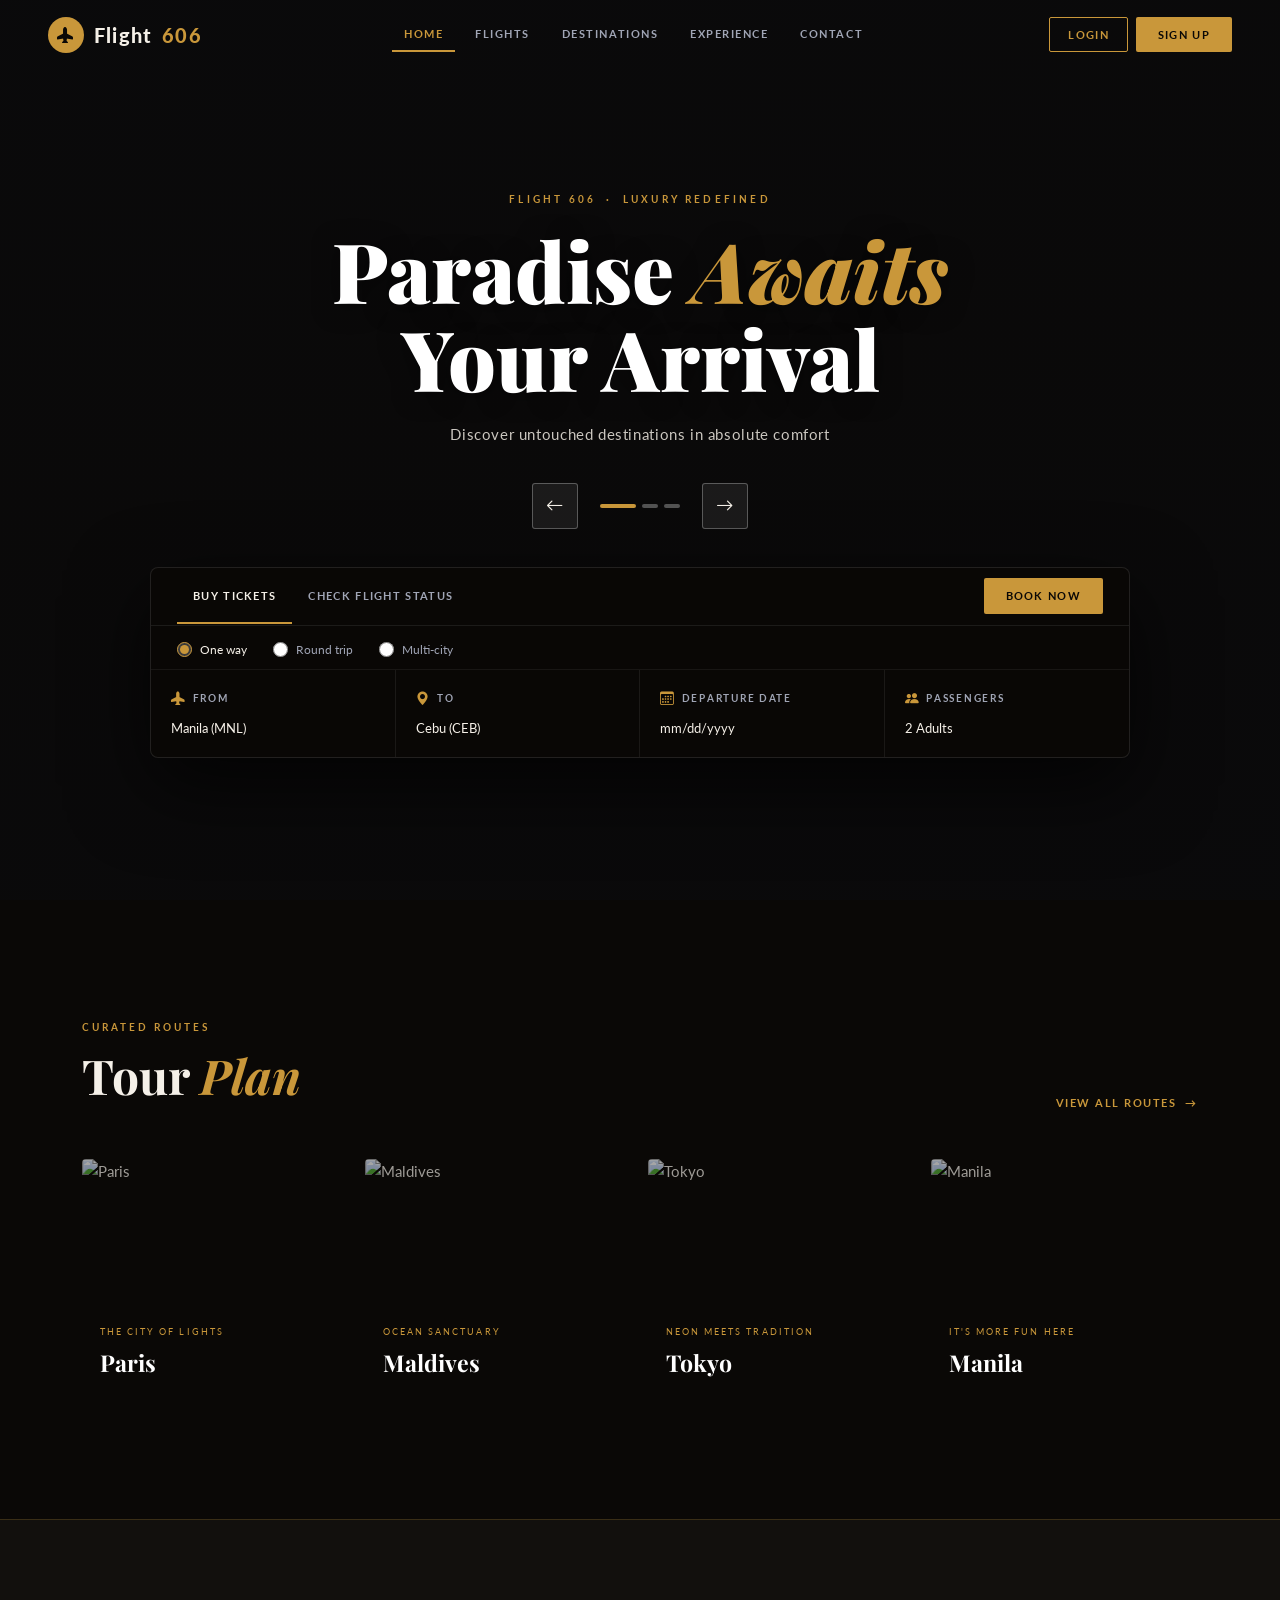
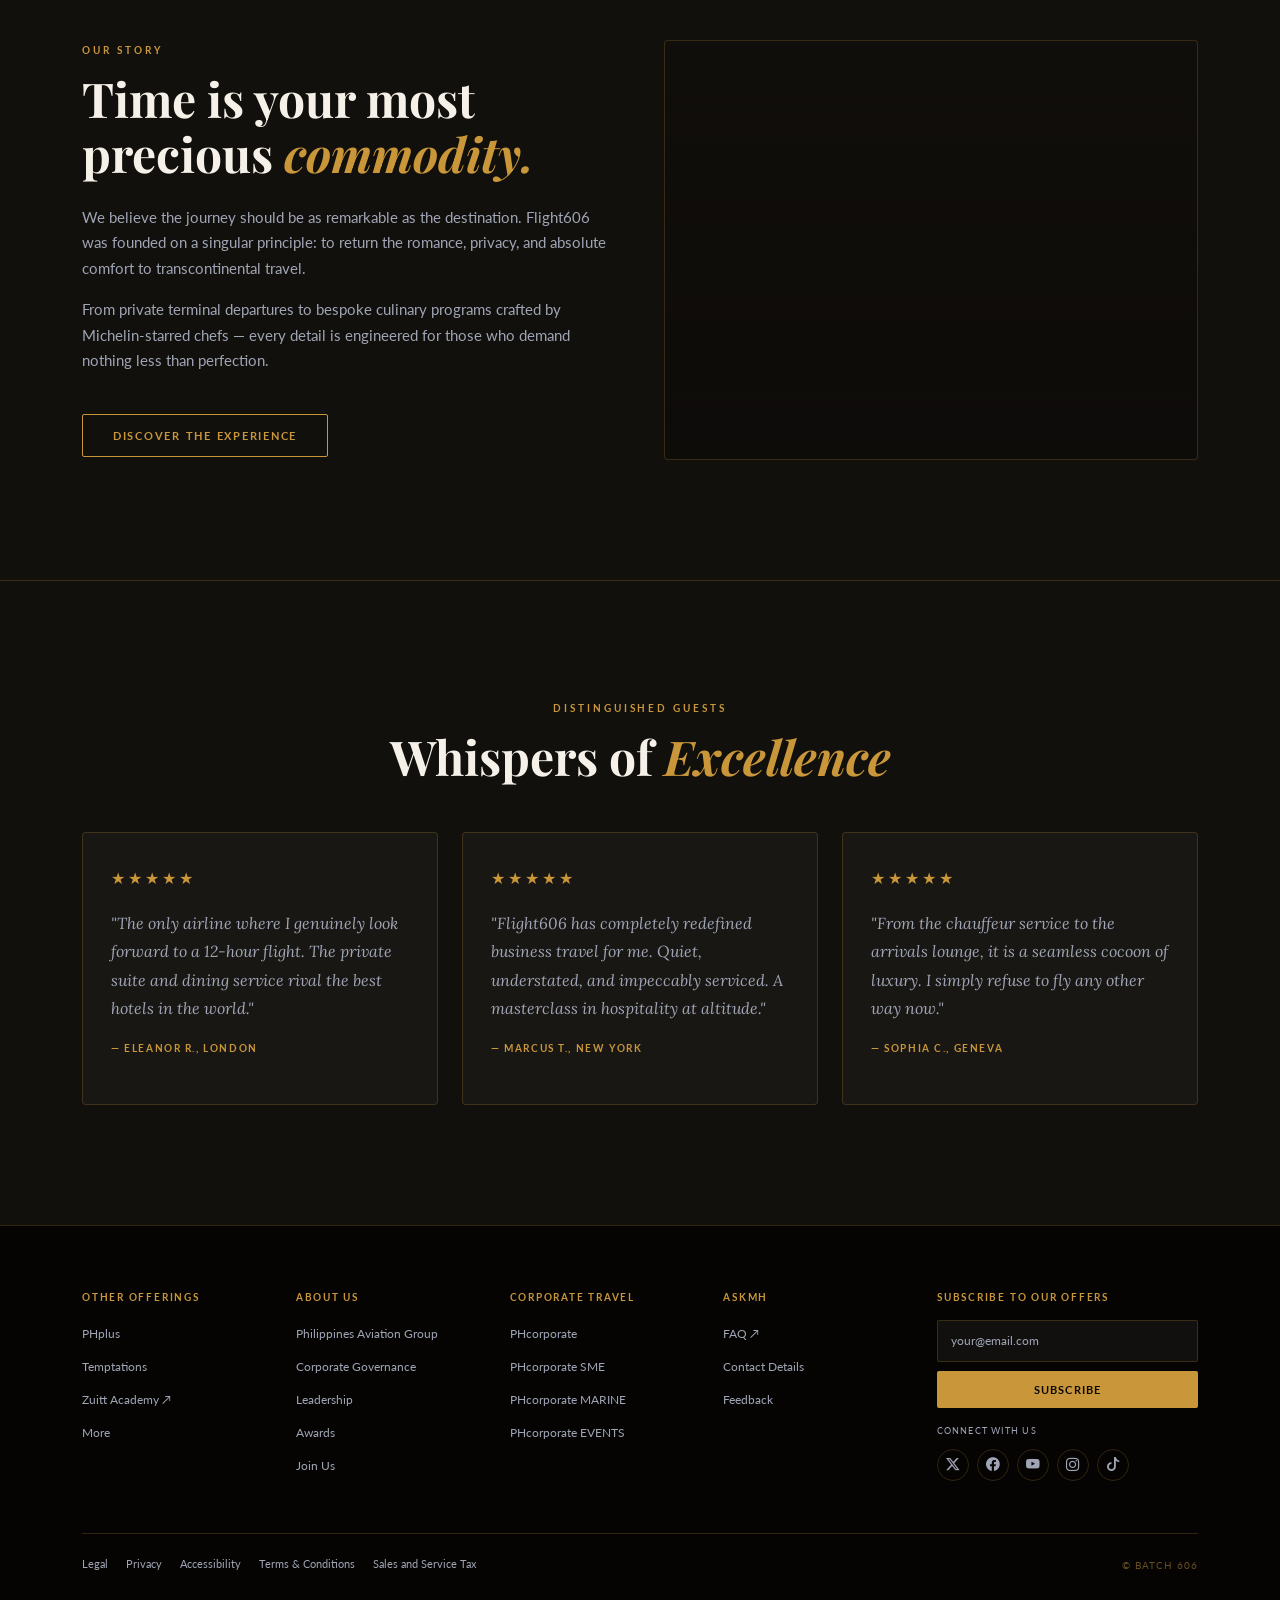
==== commit 71c5b000: "revision receipt, confirm button, time fontsize" ====
--- a/Airline Booking System Front-End/index.html
+++ b/Airline Booking System Front-End/index.html
@@ -1,1056 +1,998 @@
 <!DOCTYPE html>
 <html lang="en">
 <head>
-<meta charset="UTF-8">
-<meta name="viewport" content="width=device-width, initial-scale=1.0">
-<title>Flight606 – Luxury Redefined</title>
-<link href="https://fonts.googleapis.com/css2?family=Playfair+Display:ital,wght@0,400;0,700;0,900;1,400;1,700&family=Cormorant+Garamond:ital,wght@0,300;0,400;0,600;1,300;1,400&family=Montserrat:wght@300;400;500;600;700&display=swap" rel="stylesheet">
-<style>
-:root {
-  --gold:       #C9973A;
-  --gold-light: #E8B84B;
-  --dark:       #0A0806;
-  --dark-2:     #12100D;
-  --dark-3:     #1C1814;
-  --text:       #F5F0E8;
-  --muted:      #9C9080;
-  --border:     rgba(201,151,58,.22);
-  --error:      #E05252;
-  --success:    #4CAF50;
-}
-*,*::before,*::after{box-sizing:border-box;margin:0;padding:0}
-html{scroll-behavior:smooth}
-body{font-family:'Montserrat',sans-serif;background:var(--dark);color:var(--text);overflow-x:hidden}
-
-/* ── pages ── */
-.page{display:none;min-height:100vh}
-.page.active{display:block}
-
-/* ── hero background (photo slider) ── */
-.hero-bg{
-  position:relative;min-height:100vh;
-  background:
-    linear-gradient(180deg,rgba(10,8,6,.6) 0%,rgba(10,8,6,.32) 42%,rgba(10,8,6,.68) 100%),
-    url('https://images.unsplash.com/photo-1512453979798-5ea266f8880c?w=1800&q=80') center/cover no-repeat;
-  transition:background-image .8s ease;
-}
-
-/* ──────────────────────────────────────
-   NAVBAR
-────────────────────────────────────── */
-nav{
-  position:fixed;top:0;left:0;right:0;z-index:200;
-  display:flex;align-items:center;justify-content:space-between;
-  padding:0 48px;height:66px;
-  background:rgba(10,8,6,.72);
-  backdrop-filter:blur(16px);
-  border-bottom:1px solid rgba(201,151,58,.12);
-}
-
-/* logo */
-.nav-logo{
-  display:flex;align-items:center;gap:10px;
-  font-family:'Playfair Display',serif;
-  font-size:1.3rem;font-weight:900;letter-spacing:.06em;
-  color:var(--text);text-decoration:none;white-space:nowrap;
-}
-.logo-badge{
-  width:34px;height:34px;border-radius:50%;
-  background:var(--gold);
-  display:flex;align-items:center;justify-content:center;
-  font-size:.95rem;color:var(--dark);font-weight:900;flex-shrink:0;
-}
-.nav-logo span{color:var(--gold)}
-
-/* centre links */
-.nav-links{display:flex;gap:28px;list-style:none}
-.nav-links a{
-  font-size:.68rem;font-weight:600;letter-spacing:.14em;text-transform:uppercase;
-  color:var(--muted);text-decoration:none;transition:color .2s;
-  padding-bottom:3px;border-bottom:2px solid transparent;
-}
-.nav-links a:hover{color:var(--text)}
-.nav-links a.active{color:var(--gold);border-bottom-color:var(--gold)}
-
-/* right cluster */
-.nav-right{display:flex;align-items:center;gap:8px}
-.nav-icon{
-  width:36px;height:36px;border-radius:50%;
-  border:1px solid rgba(255,255,255,.18);
-  background:rgba(255,255,255,.07);
-  display:flex;align-items:center;justify-content:center;
-  cursor:pointer;transition:all .2s;
-  color:var(--text);font-size:.95rem;text-decoration:none;
-}
-.nav-icon:hover{border-color:var(--gold);background:rgba(201,151,58,.15);color:var(--gold)}
-.nav-btn{
-  font-family:'Montserrat',sans-serif;
-  font-size:.67rem;font-weight:700;letter-spacing:.12em;text-transform:uppercase;
-  text-decoration:none;padding:8px 20px;border-radius:2px;cursor:pointer;transition:all .2s;border:none;
-}
-.btn-outline{background:transparent;border:1px solid var(--gold);color:var(--gold)}
-.btn-outline:hover{background:var(--gold);color:var(--dark)}
-.btn-fill{background:var(--gold);color:var(--dark)}
-.btn-fill:hover{background:var(--gold-light)}
-
-/* hamburger */
-.hamburger{display:none;flex-direction:column;gap:5px;cursor:pointer;padding:4px}
-.hamburger span{width:22px;height:2px;background:var(--text);display:block;transition:.3s}
-
-/* mobile drawer */
-.mob-menu{
-  position:fixed;top:66px;left:0;right:0;bottom:0;
-  background:rgba(10,8,6,.97);z-index:199;
-  padding:28px 22px;flex-direction:column;gap:2px;display:none;
-  backdrop-filter:blur(14px);
-}
-.mob-menu.open{display:flex}
-.mob-menu a{
-  font-size:.86rem;font-weight:600;letter-spacing:.1em;text-transform:uppercase;
-  color:var(--muted);text-decoration:none;
-  padding:14px 0;border-bottom:1px solid var(--border);transition:color .2s;
-}
-.mob-menu a:hover,.mob-menu a.gold{color:var(--gold)}
-.mob-btns{display:flex;gap:10px;margin-top:22px}
-
-/* ──────────────────────────────────────
-   HERO
-────────────────────────────────────── */
-.home-hero{
-  min-height:100vh;
-  display:flex;flex-direction:column;
-  align-items:center;justify-content:flex-start;
-  padding:130px 20px 0;
-  text-align:center;position:relative;
-}
-
-.hero-tag{
-  font-size:.63rem;font-weight:700;letter-spacing:.3em;
-  text-transform:uppercase;color:var(--gold);margin-bottom:18px;
-}
-.hero-title{
-  font-family:'Playfair Display',serif;
-  font-size:clamp(2.4rem,6.5vw,5.8rem);
-  font-weight:900;line-height:1.06;margin-bottom:18px;
-}
-.hero-title em{font-style:italic;color:var(--gold)}
-.hero-sub{
-  font-size:clamp(.78rem,1.5vw,.94rem);
-  color:rgba(245,240,232,.72);
-  letter-spacing:.04em;margin-bottom:36px;max-width:500px;
-}
-
-/* slider row */
-.slider-row{
-  display:flex;align-items:center;justify-content:center;
-  gap:20px;margin-bottom:30px;width:100%;
-}
-.s-arrow{
-  width:44px;height:44px;flex-shrink:0;
-  border:1px solid rgba(255,255,255,.28);
-  background:rgba(255,255,255,.07);border-radius:3px;
-  display:flex;align-items:center;justify-content:center;
-  cursor:pointer;transition:all .2s;color:var(--text);font-size:1rem;
-}
-.s-arrow:hover{border-color:var(--gold);color:var(--gold);background:rgba(201,151,58,.15)}
-.s-dots{display:flex;gap:6px;align-items:center}
-.s-dot{
-  height:4px;border-radius:2px;
-  background:rgba(255,255,255,.3);transition:all .35s;cursor:pointer;
-}
-.s-dot.active{width:34px;background:var(--gold)}
-.s-dot:not(.active){width:16px}
-
-/* ──────────────────────────────────────
-   BOOKING WIDGET  – glass card
-────────────────────────────────────── */
-.booking-widget{
-  width:100%;max-width:960px;
-  background:rgba(12,9,6,.58);
-  backdrop-filter:blur(24px);-webkit-backdrop-filter:blur(24px);
-  border:1px solid rgba(255,255,255,.09);
-  border-radius:8px;overflow:hidden;
-  box-shadow:0 24px 64px rgba(0,0,0,.55);
-  margin-bottom:44px;
-}
-
-/* header row */
-.w-header{
-  display:flex;align-items:center;justify-content:space-between;
-  padding:0 26px;border-bottom:1px solid rgba(255,255,255,.07);
-  flex-wrap:wrap;gap:8px;
-}
-.w-tabs{display:flex}
-.w-tab{
-  padding:15px 18px;font-size:.7rem;font-weight:600;
-  letter-spacing:.13em;text-transform:uppercase;
-  color:var(--muted);cursor:pointer;
-  border-bottom:2px solid transparent;margin-bottom:-1px;
-  transition:all .2s;background:none;
-  border-top:none;border-left:none;border-right:none;
-}
-.w-tab.active{color:var(--text);border-bottom-color:var(--gold)}
-.book-now{
-  background:var(--gold);color:var(--dark);
-  font-family:'Montserrat',sans-serif;font-size:.7rem;font-weight:700;
-  letter-spacing:.14em;text-transform:uppercase;
-  padding:10px 28px;border:none;border-radius:3px;
-  cursor:pointer;white-space:nowrap;transition:background .2s;
-  margin:8px 0;
-}
-.book-now:hover{background:var(--gold-light)}
-
-/* trip radios */
-.trip-radios{
-  display:flex;gap:26px;padding:13px 26px 10px;
-  border-bottom:1px solid rgba(255,255,255,.06);
-  flex-wrap:wrap;
-}
-.r-lbl{
-  display:flex;align-items:center;gap:8px;
-  font-size:.74rem;color:var(--muted);cursor:pointer;
-}
-.r-lbl input[type=radio]{accent-color:var(--gold);width:15px;height:15px}
-.r-lbl input[type=radio]:checked+span{color:var(--text)}
-
-/* field columns */
-.w-fields{
-  display:grid;
-  grid-template-columns:1fr 1fr 1fr 1fr;
-  gap:0;
-}
-.w-field{
-  display:flex;flex-direction:column;gap:8px;
-  padding:16px 20px;
-  border-right:1px solid rgba(255,255,255,.07);
-}
-.w-field:last-child{border-right:none}
-.w-flabel{
-  font-size:.59rem;font-weight:700;letter-spacing:.2em;
-  text-transform:uppercase;color:var(--muted);
-}
-.w-finner{display:flex;align-items:center;gap:9px}
-.w-ficon{color:var(--gold);font-size:1rem;flex-shrink:0}
-.w-select,.w-input{
-  background:none;border:none;outline:none;
-  font-family:'Montserrat',sans-serif;font-size:.83rem;
-  color:var(--text);width:100%;cursor:pointer;
-}
-.w-select option{background:var(--dark-3);color:var(--text)}
-.w-arrow{color:var(--muted);font-size:.75rem;flex-shrink:0}
-input[type=date]::-webkit-calendar-picker-indicator{
-  filter:invert(.7) sepia(1) hue-rotate(340deg);cursor:pointer;
-}
-
-/* bottom dots */
-.w-foot{
-  display:flex;justify-content:center;gap:6px;
-  padding:9px 0 13px;
-  border-top:1px solid rgba(255,255,255,.06);
-}
-.w-fdot{height:3px;border-radius:2px;background:rgba(255,255,255,.22);transition:all .3s;cursor:pointer}
-.w-fdot.active{width:44px;background:var(--gold)}
-.w-fdot:not(.active){width:18px}
-
-/* ──────────────────────────────────────
-   SHARED SECTION STYLES
-────────────────────────────────────── */
-section{padding:80px 48px}
-.s-tag{font-size:.61rem;font-weight:700;letter-spacing:.28em;text-transform:uppercase;color:var(--gold);margin-bottom:10px}
-.s-title{font-family:'Playfair Display',serif;font-size:clamp(1.85rem,3.8vw,2.9rem);font-weight:700;line-height:1.15}
-.s-title em{font-style:italic;color:var(--gold)}
-
-/* ── destinations ── */
-.dest-grid{display:grid;grid-template-columns:repeat(4,1fr);gap:14px;margin-top:36px}
-.dest-card{border-radius:4px;overflow:hidden;position:relative;height:230px;cursor:pointer;transition:transform .3s}
-.dest-card:hover{transform:scale(1.025)}
-.dest-bg{width:100%;height:100%;display:flex;align-items:center;justify-content:center;font-size:3.5rem}
-.dest-overlay{
-  position:absolute;inset:0;
-  background:linear-gradient(0deg,rgba(10,8,6,.88) 0%,rgba(10,8,6,.15) 65%,transparent 100%);
-  display:flex;flex-direction:column;justify-content:flex-end;padding:16px;
-}
-.dest-sub{font-size:.57rem;letter-spacing:.22em;text-transform:uppercase;color:var(--gold)}
-.dest-name{font-family:'Playfair Display',serif;font-size:1.4rem;font-weight:700}
-
-/* ── about ── */
-.about-strip{
-  display:grid;grid-template-columns:1fr 1fr;gap:64px;
-  align-items:center;
-  background:var(--dark-2);
-  border-top:1px solid var(--border);
-  border-bottom:1px solid var(--border);
-}
-.about-text p{
-  font-family:'Cormorant Garamond',serif;
-  font-size:1.07rem;line-height:1.82;color:var(--muted);margin-top:18px;
-}
-.about-text p+p{margin-top:12px}
-.discover-link{
-  display:inline-block;margin-top:26px;
-  padding:11px 28px;border:1px solid var(--gold);
-  color:var(--gold);font-size:.67rem;font-weight:700;
-  letter-spacing:.16em;text-transform:uppercase;
-  text-decoration:none;transition:all .2s;
-}
-.discover-link:hover{background:var(--gold);color:var(--dark)}
-.about-visual{
-  height:380px;border-radius:4px;
-  background:
-    linear-gradient(180deg,rgba(10,8,6,.28) 0%,rgba(10,8,6,.52) 100%),
-    url('https://images.unsplash.com/photo-1436491865332-7a61a109cc05?w=900&q=80') center/cover no-repeat;
-  border:1px solid var(--border);
-}
-
-/* ── testimonials ── */
-.testi-bg{background:var(--dark-2)}
-.testi-hdr{text-align:center;margin-bottom:46px}
-.testi-grid{display:grid;grid-template-columns:repeat(3,1fr);gap:20px}
-.testi-card{background:rgba(255,255,255,.03);border:1px solid var(--border);border-radius:4px;padding:28px 24px}
-.testi-stars{color:var(--gold);font-size:1rem;margin-bottom:16px;letter-spacing:3px}
-.testi-q{font-family:'Cormorant Garamond',serif;font-size:1.02rem;font-style:italic;line-height:1.75;color:var(--muted);margin-bottom:16px}
-.testi-who{font-size:.61rem;font-weight:700;letter-spacing:.16em;text-transform:uppercase;color:var(--gold)}
-
-/* ── footer ── */
-footer{background:#050403;border-top:1px solid var(--border);padding:58px 48px 28px}
-.foot-grid{display:grid;grid-template-columns:repeat(5,1fr);gap:28px;margin-bottom:42px}
-.foot-col-title{font-size:.61rem;font-weight:700;letter-spacing:.17em;text-transform:uppercase;color:var(--gold);margin-bottom:13px}
-.foot-col ul{list-style:none}
-.foot-col li{margin-bottom:9px}
-.foot-col a{font-size:.75rem;color:var(--muted);text-decoration:none;transition:color .2s}
-.foot-col a:hover{color:var(--text)}
-.sub-wrap{display:flex;flex-direction:column;gap:9px}
-.sub-input{background:rgba(255,255,255,.05);border:1px solid var(--border);border-radius:2px;padding:9px 12px;color:var(--text);font-family:'Montserrat',sans-serif;font-size:.75rem;outline:none}
-.sub-btn{background:var(--gold);color:var(--dark);border:none;padding:9px;border-radius:2px;font-size:.67rem;font-weight:700;letter-spacing:.1em;text-transform:uppercase;cursor:pointer;transition:background .2s}
-.sub-btn:hover{background:var(--gold-light)}
-.soc-row{display:flex;gap:9px;margin-top:13px;flex-wrap:wrap}
-.soc-i{width:31px;height:31px;border:1px solid var(--border);border-radius:50%;display:flex;align-items:center;justify-content:center;font-size:.78rem;color:var(--muted);text-decoration:none;transition:all .2s}
-.soc-i:hover{border-color:var(--gold);color:var(--gold)}
-.foot-btm{border-top:1px solid var(--border);padding-top:20px;display:flex;justify-content:space-between;align-items:center;flex-wrap:wrap;gap:12px}
-.foot-legal{display:flex;gap:20px;flex-wrap:wrap}
-.foot-legal a{font-size:.65rem;color:var(--muted);text-decoration:none;transition:color .2s}
-.foot-legal a:hover{color:var(--text)}
-.foot-copy{font-size:.62rem;color:rgba(201,151,58,.5);letter-spacing:.1em;text-transform:uppercase}
-
-/* ──────────────────────────────────────
-   AUTH PAGES
-────────────────────────────────────── */
-.auth-page{min-height:100vh;display:flex;align-items:center;padding:88px 48px 56px}
-.auth-content{display:grid;grid-template-columns:1fr 1fr;gap:72px;align-items:center;width:100%;max-width:1200px;margin:0 auto}
-.auth-l-tag{font-size:.62rem;font-weight:700;letter-spacing:.28em;text-transform:uppercase;color:var(--gold);margin-bottom:14px}
-.auth-l-title{font-family:'Playfair Display',serif;font-size:clamp(2rem,4.5vw,4rem);font-weight:900;line-height:1.08;margin-bottom:14px}
-.auth-l-title em{font-style:italic;color:var(--gold)}
-.auth-l-sub{font-size:.83rem;color:var(--muted);letter-spacing:.04em;margin-bottom:38px}
-.auth-q{border-left:3px solid var(--gold);padding-left:18px;max-width:440px}
-.auth-q-text{font-family:'Cormorant Garamond',serif;font-style:italic;font-size:1rem;line-height:1.6;color:var(--muted)}
-.auth-q-who{font-size:.61rem;font-weight:700;letter-spacing:.16em;text-transform:uppercase;color:var(--muted);margin-top:7px}
-
-/* card */
-.auth-card{
-  background:rgba(14,11,7,.78);
-  backdrop-filter:blur(22px);-webkit-backdrop-filter:blur(22px);
-  border:1px solid rgba(255,255,255,.1);
-  border-radius:6px;padding:36px 32px;
-  box-shadow:0 28px 70px rgba(0,0,0,.5);
-}
-.a-tag{font-size:.61rem;font-weight:700;letter-spacing:.2em;text-transform:uppercase;color:var(--muted);margin-bottom:6px}
-.a-title{font-family:'Playfair Display',serif;font-size:1.7rem;font-weight:700;margin-bottom:24px}
-.a-title span{color:var(--gold)}
-
-/* form */
-.f-row{display:grid;grid-template-columns:1fr 1fr;gap:12px}
-.f-group{margin-bottom:15px}
-.f-label{font-size:.61rem;font-weight:700;letter-spacing:.13em;text-transform:uppercase;color:var(--muted);margin-bottom:7px;display:block}
-.f-input{
-  width:100%;background:rgba(255,255,255,.06);
-  border:1px solid rgba(255,255,255,.12);border-radius:3px;
-  padding:12px 13px;font-family:'Montserrat',sans-serif;
-  font-size:.81rem;color:var(--text);outline:none;transition:border-color .2s;
-}
-.f-input:focus{border-color:var(--gold)}
-.f-input.err{border-color:var(--error)}
-.f-wrap{position:relative}
-.f-wrap .f-input{padding-right:42px}
-.f-eye{position:absolute;right:11px;top:50%;transform:translateY(-50%);cursor:pointer;color:var(--muted);font-size:.9rem;display:flex;align-items:center;gap:3px}
-.f-check{color:var(--success)}
-.err-msg{font-size:.66rem;color:var(--error);margin-top:4px}
-.f-inline{display:flex;justify-content:space-between;align-items:center;margin-bottom:16px}
-.cb-lbl{display:flex;align-items:center;gap:8px;font-size:.73rem;color:var(--muted);cursor:pointer}
-.cb-lbl input[type=checkbox]{accent-color:var(--gold);width:14px;height:14px}
-.forgot{font-size:.71rem;color:var(--gold);text-decoration:none}
-.forgot:hover{text-decoration:underline}
-.terms-lbl a{color:var(--gold);text-decoration:none}
-.terms-lbl a:hover{text-decoration:underline}
-.a-btn{
-  width:100%;background:var(--gold);color:var(--dark);
-  font-family:'Montserrat',sans-serif;font-size:.75rem;font-weight:700;
-  letter-spacing:.13em;text-transform:uppercase;
-  padding:14px;border:none;border-radius:3px;cursor:pointer;
-  transition:background .2s;margin-bottom:12px;
-}
-.a-btn:hover{background:var(--gold-light)}
-.oauth{
-  width:100%;background:rgba(255,255,255,.06);
-  border:1px solid rgba(255,255,255,.13);border-radius:3px;
-  padding:11px;font-family:'Montserrat',sans-serif;font-size:.75rem;
-  font-weight:500;color:var(--text);cursor:pointer;transition:all .2s;
-  margin-bottom:8px;display:flex;align-items:center;justify-content:center;gap:8px;
-}
-.oauth:hover{border-color:rgba(255,255,255,.3);background:rgba(255,255,255,.1)}
-.a-switch{text-align:center;font-size:.73rem;color:var(--muted);margin-top:13px}
-.a-switch a{color:var(--gold);text-decoration:none;font-weight:700}
-.a-switch a:hover{text-decoration:underline}
-
-/* alert */
-.alert{padding:10px 14px;border-radius:3px;margin-bottom:13px;font-size:.75rem;border-left:3px solid}
-.alert-error{background:rgba(224,82,82,.1);border-color:var(--error);color:#f08080}
-.alert-ok{background:rgba(76,175,80,.1);border-color:var(--success);color:#80c080}
-.hidden{display:none!important}
-
-/* ── anims ── */
-@keyframes fu{from{opacity:0;transform:translateY(20px)}to{opacity:1;transform:translateY(0)}}
-.fu {animation:fu .72s ease both}
-.fu1{animation:fu .72s ease .12s both}
-.fu2{animation:fu .72s ease .24s both}
-.fu3{animation:fu .72s ease .36s both}
-.fu4{animation:fu .72s ease .48s both}
-
-/* ── responsive ── */
-@media(max-width:960px){
-  nav{padding:0 18px}
-  .nav-links,.nav-right .nav-btn{display:none}
-  .hamburger{display:flex}
-  section{padding:52px 18px}
-  .home-hero{padding:105px 14px 0}
-  .w-fields{grid-template-columns:1fr}
-  .w-field{border-right:none;border-bottom:1px solid rgba(255,255,255,.07)}
-  .w-field:last-child{border-bottom:none}
-  .dest-grid{grid-template-columns:1fr 1fr}
-  .about-strip{grid-template-columns:1fr}
-  .about-visual{display:none}
-  .testi-grid{grid-template-columns:1fr}
-  .foot-grid{grid-template-columns:1fr 1fr}
-  .auth-content{grid-template-columns:1fr;gap:24px}
-  .auth-left-col{display:none}
-  .auth-page{padding:88px 16px 50px}
-  .f-row{grid-template-columns:1fr}
-  .foot-btm{flex-direction:column;align-items:flex-start}
-  .w-header,.w-tabs{flex-wrap:wrap}
-  .book-now{width:100%}
-}
-@media(max-width:500px){
-  .dest-grid{grid-template-columns:1fr}
-  .foot-grid{grid-template-columns:1fr}
-  .hero-title{font-size:2.4rem}
-  .testi-grid{grid-template-columns:1fr}
-}
-</style>
+  <meta charset="UTF-8">
+  <meta name="viewport" content="width=device-width, initial-scale=1.0">
+  <title>Flight606 – Luxury Redefined</title>
+  <link rel="preconnect" href="https://fonts.googleapis.com">
+  <link rel="preconnect" href="https://fonts.gstatic.com" crossorigin>
+  <link href="https://fonts.googleapis.com/css2?family=Playfair+Display:ital,wght@0,700;0,900;1,700;1,900&family=Lato:wght@300;400;700;900&family=Lora:ital,wght@0,400;1,400&display=swap" rel="stylesheet">
+  <link href="https://cdn.jsdelivr.net/npm/bootstrap@5.3.3/dist/css/bootstrap.min.css" rel="stylesheet">
+  <link href="https://cdn.jsdelivr.net/npm/bootstrap-icons@1.11.3/font/bootstrap-icons.min.css" rel="stylesheet">
+  <link rel="stylesheet" href="index.css">
 </head>
 <body>
 
-<!-- ══════════════════════════ NAVBAR ══════════════════════════ -->
-<nav>
-  <a href="#" class="nav-logo" onclick="showPage('home');return false">
-    <span class="logo-badge">✈</span>
-    Flight<span>606</span>
-  </a>
-
-  <ul class="nav-links">
-    <li><a href="#" class="active" id="nl-home"    onclick="goNav(this,'home');return false">Home</a></li>
-    <li><a href="#" id="nl-book"    onclick="goNav(this,'home','tours');return false">Book Now</a></li>
-    <li><a href="#" id="nl-tour"    onclick="goNav(this,'home','tours');return false">Tour Plan</a></li>
-    <li><a href="#" id="nl-about"   onclick="goNav(this,'home','about');return false">About Us</a></li>
-    <li><a href="#" id="nl-contact" onclick="goNav(this,'home','testi');return false">Contact</a></li>
-  </ul>
-
-  <div class="nav-right">
-    <button class="nav-icon" title="Language">🌐</button>
-    <button class="nav-icon" title="Search">🔍</button>
-    <button class="nav-icon" title="Account" onclick="showPage('login')">👤</button>
-    <button class="nav-btn btn-outline" onclick="showPage('login')">Login</button>
-    <button class="nav-btn btn-fill"    onclick="showPage('signup')">Sign Up</button>
-  </div>
-
-  <div class="hamburger" onclick="toggleMob()">
-    <span></span><span></span><span></span>
-  </div>
-</nav>
-
-<!-- mobile drawer -->
-<div class="mob-menu" id="mobMenu">
-  <a href="#" onclick="goNav(null,'home');closeMob();return false">Home</a>
-  <a href="#" onclick="goNav(null,'home','tours');closeMob();return false">Book Now</a>
-  <a href="#" onclick="goNav(null,'home','tours');closeMob();return false">Tour Plan</a>
-  <a href="#" onclick="goNav(null,'home','about');closeMob();return false">About Us</a>
-  <a href="#" onclick="goNav(null,'home','testi');closeMob();return false">Contact</a>
-  <div class="mob-btns">
-    <button class="nav-btn btn-outline" style="flex:1" onclick="showPage('login');closeMob()">Login</button>
-    <button class="nav-btn btn-fill"    style="flex:1" onclick="showPage('signup');closeMob()">Sign Up</button>
-  </div>
-</div>
-
-
-<!-- ══════════════════════════ HOME ══════════════════════════ -->
-<div id="page-home" class="page active">
-
-  <div class="hero-bg" id="heroBg">
-    <div class="home-hero">
-
-      <p class="hero-tag fu">Flight 606 &nbsp;·&nbsp; Luxury Redefined</p>
-
-      <h1 class="hero-title fu1">
-        Paradise <em>Awaits</em> Your Arrival
-      </h1>
-
-      <p class="hero-sub fu2">Discover untouched destinations in absolute comfort</p>
-
-      <!-- slider arrows + dots -->
-      <div class="slider-row fu3">
-        <button class="s-arrow" onclick="prevSlide()">←</button>
-        <div class="s-dots" id="sDots">
-          <div class="s-dot active" onclick="goSlide(0)"></div>
-          <div class="s-dot"       onclick="goSlide(1)"></div>
-          <div class="s-dot"       onclick="goSlide(2)"></div>
-        </div>
-        <button class="s-arrow" onclick="nextSlide()">→</button>
-      </div>
-
-      <!-- ── BOOKING WIDGET ── -->
-      <div class="booking-widget fu4">
-
-        <!-- header: tabs + book now btn -->
-        <div class="w-header">
-          <div class="w-tabs">
-            <button class="w-tab active" id="wtb-buy"    onclick="wTab('buy')">Buy Tickets</button>
-            <button class="w-tab"        id="wtb-status" onclick="wTab('status')">Check your flight status</button>
-          </div>
-          <button class="book-now" onclick="doSearch()">Book Now</button>
-        </div>
-
-        <!-- ── BUY TICKETS panel ── -->
-        <div id="wp-buy">
-          <div class="trip-radios">
-            <label class="r-lbl"><input type="radio" name="trip" value="one" checked><span>One way</span></label>
-            <label class="r-lbl"><input type="radio" name="trip" value="round"><span>Round trip</span></label>
-            <label class="r-lbl"><input type="radio" name="trip" value="multi"><span>Multi-city</span></label>
-          </div>
-          <div class="w-fields">
-            <div class="w-field">
-              <span class="w-flabel">From</span>
-              <div class="w-finner">
-                <span class="w-ficon">✈</span>
-                <select class="w-select">
+  <!-- ══════════ NAVBAR ══════════ -->
+  <nav class="navbar navbar-expand-lg fixed-top" id="mainNav">
+    <div class="container-fluid nav-inner">
+      <a class="navbar-brand nav-logo" href="#" onclick="showPage('home'); return false;">
+        <span class="logo-mark">
+          <i class="bi bi-airplane-fill"></i>
+        </span>
+        Flight<span class="gold">606</span>
+      </a>
+
+      <button class="navbar-toggler" type="button" data-bs-toggle="collapse" data-bs-target="#navbarContent">
+        <span class="toggler-icon"></span>
+        <span class="toggler-icon"></span>
+        <span class="toggler-icon"></span>
+      </button>
+
+      <div class="collapse navbar-collapse" id="navbarContent">
+        <ul class="navbar-nav mx-auto gap-lg-2">
+          <li class="nav-item">
+            <a class="nav-link active" id="nl-home" href="#" onclick="goNav(this,'home'); return false;">Home</a>
+          </li>
+          <li class="nav-item">
+            <a class="nav-link" id="nl-book" href="#" onclick="goNav(this,'search-flights'); return false;">Flights</a>
+          </li>
+          <li class="nav-item">
+            <a class="nav-link" id="nl-tour" href="#" onclick="goNav(this,'home','tours'); return false;">Destinations</a>
+          </li>
+          <li class="nav-item">
+            <a class="nav-link" id="nl-about" href="#" onclick="goNav(this,'home','about'); return false;">Experience</a>
+          </li>
+          <li class="nav-item">
+            <a class="nav-link" id="nl-contact" href="#" onclick="goNav(this,'contact'); return false;">Contact</a>
+          </li>
+        </ul>
+
+        <div class="nav-actions d-flex align-items-center gap-2" id="nav-logged-out">
+          <a class="btn-ghost" href="#" onclick="showPage('login'); return false;">Login</a>
+          <a class="btn-gold" href="#" onclick="showPage('signup'); return false;">Sign Up</a>
+        </div>
+
+        <div class="nav-actions d-flex align-items-center gap-2" id="nav-logged-in" style="display:none!important">
+          <div class="profile-dropdown" id="profileDropdown">
+            <button class="profile-trigger" onclick="toggleProfileMenu()">
+              <i class="bi bi-person-circle"></i>
+              <span class="profile-name-label">My Account</span>
+              <i class="bi bi-chevron-down small"></i>
+            </button>
+            <div class="profile-menu" id="profileMenu">
+              <a href="#" onclick="showPage('profile'); closeProfileMenu(); return false;"><i class="bi bi-person"></i> Personal Details</a>
+              <a href="#" onclick="showPage('profile'); closeProfileMenu(); return false;"><i class="bi bi-credit-card"></i> Payment Details</a>
+              <a href="#" onclick="showPage('profile'); closeProfileMenu(); return false;"><i class="bi bi-wallet2"></i> Wallet</a>
+              <a href="#" onclick="showPage('profile'); closeProfileMenu(); return false;"><i class="bi bi-clock-history"></i> Payment History</a>
+              <div class="pm-sep"></div>
+              <a href="#" class="logout-link" onclick="doLogout(); return false;"><i class="bi bi-box-arrow-right"></i> Log out</a>
+            </div>
+          </div>
+        </div>
+      </div>
+    </div>
+  </nav>
+
+
+  <!-- ══════════ HOME PAGE ══════════ -->
+  <div id="page-home" class="page active">
+
+    <!-- Hero -->
+    <section class="hero-section">
+      <div class="hero-overlay"></div>
+      <div class="hero-slider-bg" id="heroBg"></div>
+
+      <div class="container hero-content">
+        <p class="hero-eyebrow">Flight 606 &nbsp;·&nbsp; Luxury Redefined</p>
+        <h1 class="hero-title">Paradise <em>Awaits</em><br>Your Arrival</h1>
+        <p class="hero-sub">Discover untouched destinations in absolute comfort</p>
+
+        <div class="hero-slider-nav">
+          <button class="slider-arrow" onclick="prevSlide()"><i class="bi bi-arrow-left"></i></button>
+          <div class="slider-dots" id="sliderDots">
+            <button class="dot active" onclick="goSlide(0)"></button>
+            <button class="dot" onclick="goSlide(1)"></button>
+            <button class="dot" onclick="goSlide(2)"></button>
+          </div>
+          <button class="slider-arrow" onclick="nextSlide()"><i class="bi bi-arrow-right"></i></button>
+        </div>
+
+        <!-- Booking Widget -->
+        <div class="booking-widget">
+          <div class="widget-header">
+            <div class="widget-tabs">
+              <button class="w-tab active" id="wtb-buy" onclick="wTab('buy')">Buy Tickets</button>
+              <button class="w-tab" id="wtb-status" onclick="wTab('status')">Check Flight Status</button>
+            </div>
+            <a href="#" class="btn-gold" onclick="goNav(null,'search-flights'); return false;">Book Now</a>
+          </div>
+
+          <div id="wp-buy">
+            <div class="trip-radios">
+              <label class="r-lbl"><input type="radio" name="trip" value="one" checked><span>One way</span></label>
+              <label class="r-lbl"><input type="radio" name="trip" value="round"><span>Round trip</span></label>
+              <label class="r-lbl"><input type="radio" name="trip" value="multi"><span>Multi-city</span></label>
+            </div>
+            <div class="widget-fields">
+              <div class="w-field">
+                <label class="w-flabel"><i class="bi bi-airplane-fill gold-icon"></i> From</label>
+                <select class="w-select" id="hw-from" onchange="syncSearchFrom()">
                   <option value="">Select Departure…</option>
-                  <option>Manila (MNL)</option>
-                  <option>Cebu (CEB)</option>
-                  <option>Davao (DVO)</option>
-                  <option>Singapore (SIN)</option>
-                  <option>Tokyo (TYO)</option>
-                  <option>Dubai (DXB)</option>
+                  <option value="MNL">Manila (MNL)</option>
+                  <option value="CEB">Cebu (CEB)</option>
+                  <option value="DVO">Davao (DVO)</option>
+                  <option value="SIN">Singapore (SIN)</option>
+                  <option value="TYO">Tokyo (TYO)</option>
+                  <option value="DXB">Dubai (DXB)</option>
                 </select>
-                <span class="w-arrow">›</span>
-              </div>
-            </div>
-            <div class="w-field">
-              <span class="w-flabel">To</span>
-              <div class="w-finner">
-                <span class="w-ficon">✈</span>
-                <select class="w-select">
+              </div>
+              <div class="w-field">
+                <label class="w-flabel"><i class="bi bi-geo-alt-fill gold-icon"></i> To</label>
+                <select class="w-select" id="hw-to" onchange="syncSearchTo()">
                   <option value="">Select Destination…</option>
-                  <option>Paris (CDG)</option>
-                  <option>Tokyo (NRT)</option>
-                  <option>Maldives (MLE)</option>
-                  <option>Geneva (GVA)</option>
-                  <option>New York (JFK)</option>
-                  <option>Dubai (DXB)</option>
-                  <option>Manila (MNL)</option>
+                  <option value="CDG">Paris (CDG)</option>
+                  <option value="NRT">Tokyo (NRT)</option>
+                  <option value="MLE">Maldives (MLE)</option>
+                  <option value="GVA">Geneva (GVA)</option>
+                  <option value="JFK">New York (JFK)</option>
+                  <option value="DXB">Dubai (DXB)</option>
+                  <option value="MNL">Manila (MNL)</option>
+                  <option value="CEB">Cebu (CEB)</option>
                 </select>
-                <span class="w-arrow">›</span>
-              </div>
-            </div>
-            <div class="w-field">
-              <span class="w-flabel">Departure Date</span>
-              <div class="w-finner">
-                <input type="date" class="w-input" id="depDate">
-                <span style="color:var(--muted);font-size:.85rem">📅</span>
-              </div>
-            </div>
-            <div class="w-field">
-              <span class="w-flabel">Passengers</span>
-              <div class="w-finner">
-                <select class="w-select">
+              </div>
+              <div class="w-field">
+                <label class="w-flabel"><i class="bi bi-calendar3 gold-icon"></i> Departure Date</label>
+                <input type="date" class="w-input" id="hw-date" onchange="syncSearchDate()">
+              </div>
+              <div class="w-field">
+                <label class="w-flabel"><i class="bi bi-people-fill gold-icon"></i> Passengers</label>
+                <select class="w-select" id="hw-pax" onchange="syncSearchPax()">
                   <option>1 Adult</option>
                   <option selected>2 Adults</option>
                   <option>3 Adults</option>
                   <option>2 Adults, 1 Child</option>
                   <option>2 Adults, 2 Children</option>
                 </select>
-                <span class="w-arrow">›</span>
-              </div>
-            </div>
-          </div>
-        </div>
-
-        <!-- ── FLIGHT STATUS panel ── -->
-        <div id="wp-status" style="display:none">
-          <div class="w-fields" style="grid-template-columns:1fr 1fr">
-            <div class="w-field">
-              <span class="w-flabel">Flight Number</span>
-              <div class="w-finner">
-                <span class="w-ficon">✈</span>
+              </div>
+            </div>
+          </div>
+
+          <div id="wp-status" style="display:none">
+            <div class="widget-fields" style="grid-template-columns: 1fr 1fr;">
+              <div class="w-field">
+                <label class="w-flabel"><i class="bi bi-airplane gold-icon"></i> Flight Number</label>
                 <input type="text" class="w-input" placeholder="e.g. F606 001">
               </div>
-            </div>
-            <div class="w-field">
-              <span class="w-flabel">Date</span>
-              <div class="w-finner">
+              <div class="w-field">
+                <label class="w-flabel"><i class="bi bi-calendar3 gold-icon"></i> Date</label>
                 <input type="date" class="w-input">
-                <span style="color:var(--muted);font-size:.85rem">📅</span>
-              </div>
-            </div>
-          </div>
-        </div>
-
-        <!-- bottom progress dots -->
-        <div class="w-foot">
-          <div class="w-fdot"       onclick="goSlide(0)"></div>
-          <div class="w-fdot active" onclick="goSlide(1)"></div>
-          <div class="w-fdot"       onclick="goSlide(2)"></div>
-        </div>
-
-      </div><!-- /booking-widget -->
-    </div><!-- /home-hero -->
-  </div><!-- /hero-bg -->
-
-
-  <!-- TOUR PLAN -->
-  <section id="tours">
-    <div class="s-tag">Curated Routes</div>
-    <div style="display:flex;justify-content:space-between;align-items:flex-end;flex-wrap:wrap;gap:12px">
-      <h2 class="s-title">Tour <em>Plan</em></h2>
-      <a href="#" style="font-size:.68rem;font-weight:700;letter-spacing:.13em;text-transform:uppercase;color:var(--gold);text-decoration:none">View All Routes →</a>
+              </div>
+            </div>
+          </div>
+        </div>
+      </div>
+    </section>
+
+    <!-- Tour Plan -->
+    <section id="tours" class="section-pad bg-dark-base">
+      <div class="container">
+        <p class="section-eyebrow">Curated Routes</p>
+        <div class="d-flex justify-content-between align-items-end flex-wrap gap-3 mb-5">
+          <h2 class="section-title">Tour <em>Plan</em></h2>
+          <a href="#" class="view-all-link" onclick="goNav(null,'search-flights'); return false;">View All Routes &nbsp;→</a>
+        </div>
+        <div class="dest-grid row g-3">
+          <div class="col-6 col-lg-3">
+            <div class="dest-card" onclick="goNav(null,'search-flights')">
+              <img src="https://images.unsplash.com/photo-1431274172761-fca41d930114?w=600&q=70" alt="Paris">
+              <div class="dest-overlay">
+                <span class="dest-tag">The City of Lights</span>
+                <span class="dest-name">Paris</span>
+              </div>
+            </div>
+          </div>
+          <div class="col-6 col-lg-3">
+            <div class="dest-card" onclick="goNav(null,'search-flights')">
+              <img src="https://images.unsplash.com/photo-1618238832760-7e4129ef4a43?w=600&q=70" alt="Maldives">
+              <div class="dest-overlay">
+                <span class="dest-tag">Ocean Sanctuary</span>
+                <span class="dest-name">Maldives</span>
+              </div>
+            </div>
+          </div>
+          <div class="col-6 col-lg-3">
+            <div class="dest-card" onclick="goNav(null,'search-flights')">
+              <img src="https://images.unsplash.com/photo-1542051841857-5f90071e7989?w=600&q=70" alt="Tokyo">
+              <div class="dest-overlay">
+                <span class="dest-tag">Neon Meets Tradition</span>
+                <span class="dest-name">Tokyo</span>
+              </div>
+            </div>
+          </div>
+          <div class="col-6 col-lg-3">
+            <div class="dest-card" onclick="goNav(null,'search-flights')">
+              <img src="https://images.unsplash.com/photo-1598258710957-db8614c2881e?w=600&q=70" alt="Manila">
+              <div class="dest-overlay">
+                <span class="dest-tag">It's More Fun Here</span>
+                <span class="dest-name">Manila</span>
+              </div>
+            </div>
+          </div>
+        </div>
+      </div>
+    </section>
+
+    <!-- About -->
+    <section id="about" class="section-pad about-section">
+      <div class="container">
+        <div class="row align-items-center g-5">
+          <div class="col-lg-6">
+            <p class="section-eyebrow">Our Story</p>
+            <h2 class="section-title">Time is your most<br>precious <em>commodity.</em></h2>
+            <p class="body-text mt-4">We believe the journey should be as remarkable as the destination. Flight606 was founded on a singular principle: to return the romance, privacy, and absolute comfort to transcontinental travel.</p>
+            <p class="body-text mt-3">From private terminal departures to bespoke culinary programs crafted by Michelin-starred chefs — every detail is engineered for those who demand nothing less than perfection.</p>
+            <a href="#" class="btn-outline-gold mt-4 d-inline-block">Discover the Experience</a>
+          </div>
+          <div class="col-lg-6">
+            <div class="about-visual"></div>
+          </div>
+        </div>
+      </div>
+    </section>
+
+    <!-- Testimonials -->
+    <section class="section-pad testi-section">
+      <div class="container">
+        <p class="section-eyebrow text-center">Distinguished Guests</p>
+        <h2 class="section-title text-center mb-5">Whispers of <em>Excellence</em></h2>
+        <div class="row g-4">
+          <div class="col-md-4">
+            <div class="testi-card">
+              <div class="testi-stars">★★★★★</div>
+              <p class="testi-quote">"The only airline where I genuinely look forward to a 12-hour flight. The private suite and dining service rival the best hotels in the world."</p>
+              <p class="testi-who">— Eleanor R., London</p>
+            </div>
+          </div>
+          <div class="col-md-4">
+            <div class="testi-card">
+              <div class="testi-stars">★★★★★</div>
+              <p class="testi-quote">"Flight606 has completely redefined business travel for me. Quiet, understated, and impeccably serviced. A masterclass in hospitality at altitude."</p>
+              <p class="testi-who">— Marcus T., New York</p>
+            </div>
+          </div>
+          <div class="col-md-4">
+            <div class="testi-card">
+              <div class="testi-stars">★★★★★</div>
+              <p class="testi-quote">"From the chauffeur service to the arrivals lounge, it is a seamless cocoon of luxury. I simply refuse to fly any other way now."</p>
+              <p class="testi-who">— Sophia C., Geneva</p>
+            </div>
+          </div>
+        </div>
+      </div>
+    </section>
+
+    <!-- Footer -->
+    <footer class="site-footer">
+      <div class="container">
+        <div class="row g-4 mb-5">
+          <div class="col-6 col-md-3 col-lg">
+            <p class="footer-heading">Other Offerings</p>
+            <ul class="footer-links"><li><a href="#">PHplus</a></li><li><a href="#">Temptations</a></li><li><a href="#">Zuitt Academy ↗</a></li><li><a href="#">More</a></li></ul>
+          </div>
+          <div class="col-6 col-md-3 col-lg">
+            <p class="footer-heading">About Us</p>
+            <ul class="footer-links"><li><a href="#">Philippines Aviation Group</a></li><li><a href="#">Corporate Governance</a></li><li><a href="#">Leadership</a></li><li><a href="#">Awards</a></li><li><a href="#">Join Us</a></li></ul>
+          </div>
+          <div class="col-6 col-md-3 col-lg">
+            <p class="footer-heading">Corporate Travel</p>
+            <ul class="footer-links"><li><a href="#">PHcorporate</a></li><li><a href="#">PHcorporate SME</a></li><li><a href="#">PHcorporate MARINE</a></li><li><a href="#">PHcorporate EVENTS</a></li></ul>
+          </div>
+          <div class="col-6 col-md-3 col-lg">
+            <p class="footer-heading">AskMH</p>
+            <ul class="footer-links"><li><a href="#">FAQ ↗</a></li><li><a href="#">Contact Details</a></li><li><a href="#">Feedback</a></li></ul>
+          </div>
+          <div class="col-lg-3">
+            <p class="footer-heading">Subscribe to our offers</p>
+            <div class="sub-wrap">
+              <input type="email" class="sub-input" placeholder="your@email.com">
+              <button class="sub-btn" onclick="alert('Thank you for subscribing!')">Subscribe</button>
+            </div>
+            <p class="footer-connect-label">Connect With Us</p>
+            <div class="soc-row">
+              <a href="#" class="soc-i"><i class="bi bi-twitter-x"></i></a>
+              <a href="#" class="soc-i"><i class="bi bi-facebook"></i></a>
+              <a href="#" class="soc-i"><i class="bi bi-youtube"></i></a>
+              <a href="#" class="soc-i"><i class="bi bi-instagram"></i></a>
+              <a href="#" class="soc-i"><i class="bi bi-tiktok"></i></a>
+            </div>
+          </div>
+        </div>
+        <div class="footer-bottom">
+          <div class="footer-legal">
+            <a href="#">Legal</a><a href="#">Privacy</a><a href="#">Accessibility</a>
+            <a href="#">Terms & Conditions</a><a href="#">Sales and Service Tax</a>
+          </div>
+          <span class="footer-copy">© Batch 606</span>
+        </div>
+      </div>
+    </footer>
+
+  </div><!-- /page-home -->
+
+
+  <!-- ══════════ LOGIN ══════════ -->
+  <div id="page-login" class="page">
+    <div class="auth-bg">
+      <div class="container auth-wrap">
+        <div class="row align-items-center min-vh-100 py-5">
+          <div class="col-lg-6 auth-left d-none d-lg-flex flex-column justify-content-center pe-5">
+            <p class="auth-eyebrow">Flight 606 · Luxury Redefined</p>
+            <h1 class="auth-headline">Paradise <em>Awaits</em><br>Your Arrival</h1>
+            <p class="auth-sub">Your Exclusive Gateway to <span class="gold">First-class</span> Journey</p>
+            <blockquote class="auth-quote">
+              <p>"Flight606 is the only Airline where the journey becomes your destination"</p>
+              <footer>— Manny Paksiu</footer>
+            </blockquote>
+          </div>
+          <div class="col-lg-6">
+            <div class="auth-card">
+              <p class="a-tag">Welcome back</p>
+              <h2 class="a-title">Login to your <span class="gold">account</span></h2>
+              <div id="login-err" class="alert-msg alert-error d-none">Sorry, we don't recognize that email or password.</div>
+              <div class="mb-3">
+                <label class="f-label">E-Mail</label>
+                <input type="email" id="l-email" class="f-input" placeholder="example@email.com">
+                <p class="err-msg d-none" id="l-email-err">Sorry, we don't recognize this email.</p>
+              </div>
+              <div class="mb-3">
+                <label class="f-label">Password</label>
+                <div class="input-wrap">
+                  <input type="password" id="l-pass" class="f-input" placeholder="••••••••••">
+                  <span class="input-eye" onclick="togglePass('l-pass')"><i class="bi bi-eye"></i></span>
+                </div>
+              </div>
+              <div class="d-flex justify-content-between align-items-center mb-4">
+                <label class="r-lbl"><input type="checkbox"> <span>Remember me</span></label>
+                <a href="#" class="gold-link">Forgot password?</a>
+              </div>
+              <button class="btn-gold-full" onclick="doLogin()">Login Now</button>
+              <button class="oauth-btn"><img src="https://www.google.com/favicon.ico" width="14" alt="G"> Continue with Google</button>
+              <button class="oauth-btn"><i class="bi bi-apple"></i> Continue with Apple</button>
+              <p class="switch-link">Don't have an account? <a href="#" onclick="showPage('signup'); return false;" class="gold-link">Sign Up</a></p>
+            </div>
+          </div>
+        </div>
+      </div>
     </div>
-    <div class="dest-grid">
-      <div class="dest-card">
-        <div class="dest-bg" style="background:linear-gradient(135deg,#1a1408,#3b2a0a)">🏙️</div>
-        <div class="dest-overlay"><span class="dest-sub">The City of Lights</span><span class="dest-name">Paris</span></div>
-      </div>
-      <div class="dest-card">
-        <div class="dest-bg" style="background:linear-gradient(135deg,#041812,#083020)">🏝️</div>
-        <div class="dest-overlay"><span class="dest-sub">Ocean Sanctuary</span><span class="dest-name">Maldives</span></div>
-      </div>
-      <div class="dest-card">
-        <div class="dest-bg" style="background:linear-gradient(135deg,#0a0618,#1a1030)">🗼</div>
-        <div class="dest-overlay"><span class="dest-sub">Neon Meets Tradition</span><span class="dest-name">Tokyo</span></div>
-      </div>
-      <div class="dest-card">
-        <div class="dest-bg" style="background:linear-gradient(135deg,#061018,#0a2030)">🌴</div>
-        <div class="dest-overlay"><span class="dest-sub">It's More Fun Here</span><span class="dest-name">Manila</span></div>
+  </div>
+
+
+  <!-- ══════════ SIGN UP ══════════ -->
+  <div id="page-signup" class="page">
+    <div class="auth-bg">
+      <div class="container auth-wrap">
+        <div class="row align-items-center min-vh-100 py-5">
+          <div class="col-lg-6 auth-left d-none d-lg-flex flex-column justify-content-center pe-5">
+            <p class="auth-eyebrow">Flight 606 · Luxury Redefined</p>
+            <h1 class="auth-headline">Experience the<br><em>Art of Travel</em></h1>
+            <p class="auth-sub">Crafted for the <span class="gold">Modern Traveler</span></p>
+            <blockquote class="auth-quote">
+              <p>"Flight606 is the only Airline where the journey becomes your destination"</p>
+              <footer>— Manny Paksiu</footer>
+            </blockquote>
+          </div>
+          <div class="col-lg-6">
+            <div class="auth-card">
+              <p class="a-tag">Welcome to Flight606</p>
+              <h2 class="a-title">Create <span class="gold">account</span></h2>
+              <div id="su-ok" class="alert-msg alert-success d-none">Account created! Redirecting to login…</div>
+              <div class="row g-3">
+                <div class="col-6">
+                  <label class="f-label">First Name</label>
+                  <input type="text" id="su-fn" class="f-input" placeholder="First name">
+                  <p class="err-msg d-none" id="su-fn-e">First name is required.</p>
+                </div>
+                <div class="col-6">
+                  <label class="f-label">Last Name</label>
+                  <input type="text" id="su-ln" class="f-input" placeholder="Last name">
+                  <p class="err-msg d-none" id="su-ln-e">Last name is required.</p>
+                </div>
+                <div class="col-6">
+                  <label class="f-label">E-Mail</label>
+                  <input type="email" id="su-em" class="f-input" placeholder="your.email@mail.com">
+                  <p class="err-msg d-none" id="su-em-e">Valid email required.</p>
+                </div>
+                <div class="col-6">
+                  <label class="f-label">Date of Birth</label>
+                  <input type="date" id="su-dob" class="f-input">
+                </div>
+                <div class="col-6">
+                  <label class="f-label">Password</label>
+                  <div class="input-wrap">
+                    <input type="password" id="su-pw" class="f-input" placeholder="Password">
+                    <span class="input-eye" onclick="togglePass('su-pw')"><i class="bi bi-eye"></i></span>
+                  </div>
+                  <p class="err-msg d-none" id="su-pw-e">Min. 8 characters required.</p>
+                </div>
+                <div class="col-6">
+                  <label class="f-label">Confirm Password</label>
+                  <div class="input-wrap">
+                    <input type="password" id="su-cp" class="f-input" placeholder="••••••••••">
+                    <span class="input-eye" onclick="togglePass('su-cp')"><i class="bi bi-eye"></i></span>
+                  </div>
+                  <p class="err-msg d-none" id="su-cp-e">Passwords do not match.</p>
+                </div>
+              </div>
+              <label class="r-lbl mt-3"><input type="checkbox" id="su-terms"> <span>I agree to all the <a href="#" class="gold-link">Terms</a> and <a href="#" class="gold-link">Privacy Policy</a></span></label>
+              <p class="err-msg d-none mt-1" id="su-terms-e">You must agree to the terms.</p>
+              <button class="btn-gold-full mt-3" onclick="doSignup()">Create Account</button>
+              <button class="oauth-btn"><img src="https://www.google.com/favicon.ico" width="14" alt="G"> Continue with Google</button>
+              <button class="oauth-btn"><i class="bi bi-apple"></i> Continue with Apple</button>
+              <p class="switch-link">Already have an account? <a href="#" onclick="showPage('login'); return false;" class="gold-link">Log In</a></p>
+            </div>
+          </div>
+        </div>
       </div>
     </div>
-  </section>
-
-
-  <!-- ABOUT -->
-  <section id="about" class="about-strip">
-    <div class="about-text">
-      <div class="s-tag">Curated Routes</div>
-      <h2 class="s-title">Time is your most<br>precious <em>commodity.</em></h2>
-      <p>We believe the journey should be as remarkable as the destination. Flight606 was founded on a singular principle: to return the romance, privacy, and absolute comfort to transcontinental travel.</p>
-      <p>From private terminal departures to bespoke culinary programs crafted by michelin-starred chefs – every detail is engineered for those who demand nothing less than perfection.</p>
-      <a href="#" class="discover-link">Discover the Experience</a>
+  </div>
+
+
+  <!-- ══════════ SEARCH FLIGHTS ══════════ -->
+  <div id="page-search-flights" class="page">
+    <div class="inner-page">
+      <div class="inner-hero">
+        <div class="container text-center">
+          <p class="hero-eyebrow">Flight 606 · Luxury Redefined</p>
+          <h1 class="hero-title">Paradise <em>Awaits</em> Your Arrival</h1>
+          <p class="hero-sub">Discover untouched destinations in absolute comfort</p>
+        </div>
+      </div>
+
+      <div class="page-body">
+        <div class="container">
+          <!-- Search bar -->
+          <div class="sf-search-bar">
+            <div class="d-flex gap-4 mb-3 flex-wrap">
+              <label class="r-lbl"><input type="radio" name="sf-trip" value="one" checked><span>One way</span></label>
+              <label class="r-lbl"><input type="radio" name="sf-trip" value="round"><span>Round trip</span></label>
+              <label class="r-lbl"><input type="radio" name="sf-trip" value="multi"><span>Multi-city</span></label>
+            </div>
+            <div class="sf-bar-row">
+              <div>
+                <div class="sf-label">From</div>
+                <select class="sf-select" id="sf-from">
+                  <option value="MNL">Manila (MNL)</option>
+                  <option value="CEB">Cebu (CEB)</option>
+                  <option value="DVO">Davao (DVO)</option>
+                  <option value="SIN">Singapore (SIN)</option>
+                  <option value="TYO">Tokyo (TYO)</option>
+                  <option value="DXB">Dubai (DXB)</option>
+                </select>
+              </div>
+              <div>
+                <div class="sf-label">To</div>
+                <select class="sf-select" id="sf-to">
+                  <option value="CDG">Paris (CDG)</option>
+                  <option value="NRT">Tokyo (NRT)</option>
+                  <option value="MLE">Maldives (MLE)</option>
+                  <option value="GVA">Geneva (GVA)</option>
+                  <option value="JFK">New York (JFK)</option>
+                  <option value="DXB">Dubai (DXB)</option>
+                  <option value="CEB">Cebu (CEB)</option>
+                </select>
+              </div>
+              <div>
+                <div class="sf-label">Departure Date</div>
+                <input type="date" class="sf-input" id="sf-date">
+              </div>
+              <div>
+                <div class="sf-label">Passengers</div>
+                <select class="sf-select" id="sf-pax">
+                  <option>1 Adult</option>
+                  <option selected>2 Adults</option>
+                  <option>3 Adults</option>
+                  <option>2 Adults, 1 Child</option>
+                </select>
+              </div>
+              <div>
+                <button class="sf-search-btn" onclick="updateFlightBanner()">Search</button>
+              </div>
+            </div>
+          </div>
+
+          <!-- Outbound results -->
+          <div class="results-banner gold-banner">
+            ✈ Select departure flight from <strong id="sf-from-label">Manila (MNL)</strong> to <strong id="sf-to-label">Cebu (CEB)</strong>
+          </div>
+
+          <div class="date-scroll-row">
+            <span class="date-arrow">‹</span>
+            <div class="date-chips">
+              <span class="date-chip">Mon 13 May</span><span class="date-chip">Tue 14 May</span><span class="date-chip">Wed 15 May</span>
+              <span class="date-chip">Thu 16 May</span><span class="date-chip active">Fri 17 May</span><span class="date-chip">Sat 18 May</span>
+              <span class="date-chip">Sun 19 May</span><span class="date-chip">Mon 20 May</span>
+            </div>
+            <span class="date-arrow">›</span>
+          </div>
+
+          <div class="flight-card selected" onclick="selectFlight(this)">
+            <div class="fc-endpoint">
+              <div class="fc-time">08:10</div>
+              <div class="fc-airport" id="fc-dep1">Manila · MNL</div>
+              <div class="fc-date">Fri, 17 May 2025</div>
+            </div>
+            <div class="fc-mid">
+              <div class="fc-duration">1h 15m</div>
+              <div class="fc-line"><span class="fc-plane-icon"><i class="bi bi-airplane-fill"></i></span></div>
+              <div class="fc-stops">Direct</div>
+            </div>
+            <div class="fc-endpoint">
+              <div class="fc-time">09:25</div>
+              <div class="fc-airport" id="fc-arr1">Cebu · CEB</div>
+              <div class="fc-date">Fri, 17 May 2025</div>
+            </div>
+            <div class="fc-price-box">
+              <span class="fc-badge">Cheapest Price</span>
+              <div class="fc-price-amt">₱2,490</div>
+              <div class="fc-price-note">operated by Flight606</div>
+              <button class="fc-select-btn" onclick="event.stopPropagation(); goNav(null,'book-flight')">Select →</button>
+            </div>
+          </div>
+
+          <div class="flight-card" onclick="selectFlight(this)">
+            <div class="fc-endpoint">
+              <div class="fc-time">14:30</div>
+              <div class="fc-airport" id="fc-dep2">Manila · MNL</div>
+              <div class="fc-date">Fri, 17 May 2025</div>
+            </div>
+            <div class="fc-mid">
+              <div class="fc-duration">1h 20m</div>
+              <div class="fc-line"><span class="fc-plane-icon"><i class="bi bi-airplane-fill"></i></span></div>
+              <div class="fc-stops">Direct</div>
+            </div>
+            <div class="fc-endpoint">
+              <div class="fc-time">15:50</div>
+              <div class="fc-airport" id="fc-arr2">Cebu · CEB</div>
+              <div class="fc-date">Fri, 17 May 2025</div>
+            </div>
+            <div class="fc-price-box">
+              <div class="fc-price-amt" style="color: #e05252;">₱3,800</div>
+              <div class="fc-price-note">operated by AirAsia</div>
+              <button class="fc-select-btn" onclick="event.stopPropagation(); goNav(null,'book-flight')">Select →</button>
+            </div>
+          </div>
+
+          <div class="view-more-wrap"><button class="view-more-btn" onclick="alert('Loading more flights…')">View more ↓</button></div>
+
+          <!-- Return results -->
+          <div class="results-banner gold-banner-dim mt-5">
+            ✈ Select return flight from <strong id="sf-to-label2">Cebu (CEB)</strong> to <strong id="sf-from-label2">Manila (MNL)</strong>
+          </div>
+
+          <div class="date-scroll-row">
+            <span class="date-arrow">‹</span>
+            <div class="date-chips">
+              <span class="date-chip">Mon 27 May</span><span class="date-chip">Tue 28 May</span><span class="date-chip">Wed 29 May</span>
+              <span class="date-chip">Thu 30 May</span><span class="date-chip active">Fri 31 May</span><span class="date-chip">Sat 1 Jun</span>
+            </div>
+            <span class="date-arrow">›</span>
+          </div>
+
+          <div class="flight-card selected" onclick="selectFlight(this)">
+            <div class="fc-endpoint">
+              <div class="fc-time">10:00</div>
+              <div class="fc-airport" id="fc-ret-dep1">Cebu · CEB</div>
+              <div class="fc-date">Fri, 31 May 2025</div>
+            </div>
+            <div class="fc-mid">
+              <div class="fc-duration">1h 15m</div>
+              <div class="fc-line"><span class="fc-plane-icon"><i class="bi bi-airplane-fill"></i></span></div>
+              <div class="fc-stops">Direct</div>
+            </div>
+            <div class="fc-endpoint">
+              <div class="fc-time">11:15</div>
+              <div class="fc-airport" id="fc-ret-arr1">Manila · MNL</div>
+              <div class="fc-date">Fri, 31 May 2025</div>
+            </div>
+            <div class="fc-price-box">
+              <span class="fc-badge">Cheapest Price</span>
+              <div class="fc-price-amt">₱2,490</div>
+              <div class="fc-price-note">operated by Flight606</div>
+              <button class="fc-select-btn" onclick="event.stopPropagation(); goNav(null,'book-flight')">Select →</button>
+            </div>
+          </div>
+
+          <div class="flight-card" onclick="selectFlight(this)">
+            <div class="fc-endpoint">
+              <div class="fc-time">17:45</div>
+              <div class="fc-airport" id="fc-ret-dep2">Cebu · CEB</div>
+              <div class="fc-date">Fri, 31 May 2025</div>
+            </div>
+            <div class="fc-mid">
+              <div class="fc-duration">1h 20m</div>
+              <div class="fc-line"><span class="fc-plane-icon"><i class="bi bi-airplane-fill"></i></span></div>
+              <div class="fc-stops">Direct</div>
+            </div>
+            <div class="fc-endpoint">
+              <div class="fc-time">19:05</div>
+              <div class="fc-airport" id="fc-ret-arr2">Manila · MNL</div>
+              <div class="fc-date">Fri, 31 May 2025</div>
+            </div>
+            <div class="fc-price-box">
+              <div class="fc-price-amt" style="color: #e05252;">₱3,600</div>
+              <div class="fc-price-note">operated by Cebu Pacific</div>
+              <button class="fc-select-btn" onclick="event.stopPropagation(); goNav(null,'book-flight')">Select →</button>
+            </div>
+          </div>
+
+          <div class="view-more-wrap mb-5"><button class="view-more-btn" onclick="alert('Loading more flights…')">View more ↓</button></div>
+        </div>
+      </div>
+
+      <footer class="site-footer">
+        <div class="container">
+          <div class="footer-bottom" style="border-top: none; padding-top: 0;">
+            <div class="footer-legal">
+              <a href="#">Legal</a><a href="#">Privacy</a><a href="#">Accessibility</a><a href="#">Terms & Conditions</a>
+            </div>
+            <span class="footer-copy">© Batch 606</span>
+          </div>
+        </div>
+      </footer>
     </div>
-    <div class="about-visual"></div>
-  </section>
-
-
-  <!-- TESTIMONIALS -->
-  <section id="testi" class="testi-bg">
-    <div class="testi-hdr">
-      <div class="s-tag" style="text-align:center">Distinguished Guests</div>
-      <h2 class="s-title">Whispers of <em>Excellence</em></h2>
+  </div>
+
+
+  <!-- ══════════ BOOK A FLIGHT ══════════ -->
+  <div id="page-book-flight" class="page">
+    <div class="inner-page">
+      <div class="page-body pt-5">
+        <div class="container">
+          <div class="booking-layout">
+
+            <!-- Booking form -->
+            <div class="booking-form">
+              <!-- Flight summary -->
+              <div class="flight-summary-strip">
+                <span class="fs-label">Selected Flights</span>
+                <span id="booking-flight-summary">Fri May 17 &nbsp; MNL – CEB &nbsp;|&nbsp; Fri May 31 &nbsp; CEB – MNL</span>
+              </div>
+
+              <!-- Passenger 1 -->
+              <div class="booking-section">
+                <div class="bs-header" onclick="toggleSection(this)">
+                  <div class="bs-header-left">
+                    <div class="bs-icon"><i class="bi bi-person"></i></div>
+                    <div><div class="bs-title">Adult 1</div><div class="bs-sub">+26 years old</div></div>
+                  </div>
+                  <span class="bs-toggle"><i class="bi bi-chevron-down"></i></span>
+                </div>
+                <div class="bs-body">
+                  <span class="passenger-tag"><i class="bi bi-person"></i> Adult 1</span>
+                  <p class="body-text small mb-3">Enter the names as they appear on the passport</p>
+                  <label class="r-lbl mb-3"><input type="checkbox" id="autofill-p1" onchange="autofillPassenger(1)"> <span>Autofill data from my profile</span></label>
+                  <div class="row g-3">
+                    <div class="col-6"><label class="f-label">First Name</label><input type="text" id="p1-fn" class="f-input" placeholder="First name"></div>
+                    <div class="col-6"><label class="f-label">Last Name</label><input type="text" id="p1-ln" class="f-input" placeholder="Last name"></div>
+                    <div class="col-6"><label class="f-label">Date of Birth</label><input type="date" id="p1-dob" class="f-input"></div>
+                    <div class="col-6"><label class="f-label">Gender</label><select class="f-input" id="p1-gender"><option value="">Select gender</option><option>Male</option><option>Female</option><option>Other</option></select></div>
+                  </div>
+                  <button class="fc-select-btn mt-3" onclick="alert('Passenger 1 saved!')">Next Passenger →</button>
+                </div>
+              </div>
+
+              <!-- Passenger 2 -->
+              <div class="booking-section">
+                <div class="bs-header" onclick="toggleSection(this)">
+                  <div class="bs-header-left">
+                    <div class="bs-icon"><i class="bi bi-person"></i></div>
+                    <div><div class="bs-title">Adult 2</div><div class="bs-sub">+26 years old</div></div>
+                  </div>
+                  <span class="bs-toggle"><i class="bi bi-chevron-down"></i></span>
+                </div>
+                <div class="bs-body">
+                  <span class="passenger-tag"><i class="bi bi-person"></i> Adult 2</span>
+                  <div class="row g-3 mt-2">
+                    <div class="col-6"><label class="f-label">First Name</label><input type="text" id="p2-fn" class="f-input" placeholder="First name"></div>
+                    <div class="col-6"><label class="f-label">Last Name</label><input type="text" id="p2-ln" class="f-input" placeholder="Last name"></div>
+                    <div class="col-6"><label class="f-label">Date of Birth</label><input type="date" id="p2-dob" class="f-input"></div>
+                    <div class="col-6"><label class="f-label">Gender</label><select class="f-input"><option value="">Select gender</option><option>Male</option><option>Female</option><option>Other</option></select></div>
+                  </div>
+                </div>
+              </div>
+
+              <!-- Luggage -->
+              <div class="booking-section">
+                <div class="bs-header" onclick="toggleSection(this)">
+                  <div class="bs-header-left">
+                    <div class="bs-icon"><i class="bi bi-luggage"></i></div>
+                    <div><div class="bs-title">Luggage</div><div class="bs-sub">Hand and hold baggage</div></div>
+                  </div>
+                  <span class="bs-toggle"><i class="bi bi-chevron-up"></i></span>
+                </div>
+                <div class="bs-body">
+                  <span class="passenger-tag"><i class="bi bi-person"></i> Passenger 1</span>
+                  <div class="row g-4 mt-2">
+                    <div class="col-6">
+                      <h6 class="luggage-heading"><i class="bi bi-airplane-fill"></i> Outbound <small id="luggage-out-label">MNL → CEB</small></h6>
+                      <div class="luggage-item"><div class="luggage-label">Hand luggage</div><span class="luggage-included">✓ Hand luggage included</span></div>
+                      <div class="luggage-item"><div class="luggage-label">Additional luggage</div><select class="luggage-select"><option>No hold luggage</option><option>1 × 20kg – ₱800</option><option>1 × 32kg – ₱1,200</option></select></div>
+                    </div>
+                    <div class="col-6">
+                      <h6 class="luggage-heading"><i class="bi bi-airplane"></i> Return <small id="luggage-ret-label">CEB → MNL</small></h6>
+                      <div class="luggage-item"><div class="luggage-label">Hand luggage</div><span class="luggage-included">✓ Hand luggage included</span></div>
+                      <div class="luggage-item"><div class="luggage-label">Additional luggage</div><select class="luggage-select"><option>No hold luggage</option><option>1 × 20kg – ₱800</option><option>1 × 32kg – ₱1,200</option></select></div>
+                    </div>
+                  </div>
+                </div>
+              </div>
+
+              <!-- Seat Selection -->
+              <div class="booking-section">
+                <div class="bs-header" onclick="toggleSection(this)">
+                  <div class="bs-header-left">
+                    <div class="bs-icon"><i class="bi bi-ui-checks-grid"></i></div>
+                    <div><div class="bs-title">Select Seats</div><div class="bs-sub">Choose your seats</div></div>
+                  </div>
+                  <span class="bs-toggle"><i class="bi bi-chevron-up"></i></span>
+                </div>
+                <div class="bs-body">
+                  <div class="seat-flights">
+                    <button class="seat-flight-btn active"><i class="bi bi-airplane-fill"></i> Outbound MNL – CEB</button>
+                    <button class="seat-flight-btn" onclick="this.parentElement.querySelectorAll('.seat-flight-btn').forEach(b=>b.classList.remove('active')); this.classList.add('active'); alert('Showing return seat map')"><i class="bi bi-airplane"></i> Return CEB – MNL</button>
+                  </div>
+                  <p class="body-text small mb-3"><span class="seat selected-legend"></span> Passenger 1 – 11B &nbsp;&nbsp; <span class="seat available-legend"></span> Passenger 2 – Random</p>
+                  <div class="seat-map" id="seatMap"></div>
+                  <div class="seat-legend mt-3">
+                    <div class="sl-item"><div class="sl-box sl-available"></div> Available</div>
+                    <div class="sl-item"><div class="sl-box sl-selected"></div> Selected</div>
+                    <div class="sl-item"><div class="sl-box sl-taken"></div> Taken</div>
+                  </div>
+                </div>
+              </div>
+
+              <!-- Payment method -->
+              <div class="booking-section">
+                <div class="bs-header" onclick="toggleSection(this)">
+                  <div class="bs-header-left">
+                    <div class="bs-icon"><i class="bi bi-credit-card"></i></div>
+                    <div><div class="bs-title">Payment Method</div><div class="bs-sub">Now all you need to do is pay</div></div>
+                  </div>
+                  <span class="bs-toggle"><i class="bi bi-chevron-up"></i></span>
+                </div>
+                <div class="bs-body">
+                  <div class="pay-cards">
+                    <label class="pay-card selected">
+                      <input type="radio" name="pay" checked>
+                      <div class="pay-logo visa-logo">VISA</div>
+                      <div><div class="pay-num">visa ••••••••5174</div><div class="pay-exp">Expires Jan 01, 2026</div></div>
+                    </label>
+                    <label class="pay-card">
+                      <input type="radio" name="pay">
+                      <div class="pay-logo mc-logo"><span style="color:#eb001b">●</span><span style="color:#f79e1b; margin-left:-8px">●</span></div>
+                      <div><div class="pay-num">mc ••••••••33333</div><div class="pay-exp">Expires Jan 05, 2026</div></div>
+                    </label>
+                    <div class="pay-new" onclick="alert('Redirecting to add new card…')"><span class="pay-add-icon">+</span> Another card…</div>
+                  </div>
+                </div>
+              </div>
+
+              <!-- Button for large -->
+              <div class="d-flex d-none d-lg-block justify-content-end mt-3 mb-5">
+                <button class="complete-btn" onclick="goNav(null,'confirm-payment')">Complete Booking and Pay →</button>
+              </div>
+            </div>
+
+            <!-- Receipt sidebar -->
+            <div class="receipt-card">
+              <div class="receipt-title"><i class="bi bi-receipt"></i> Receipt</div>
+              <div class="receipt-sub">Flight tickets</div>
+              <div class="receipt-row"><span>2× Flight tickets</span><span>₱ 4,980.00</span></div>
+              <div class="receipt-row"><span>1× Ticket discount</span><span class="text-success">− ₱ 50.00</span></div>
+              <div class="receipt-total"><span>Total</span><span class="receipt-total-amt">₱ 4,930.00</span></div>
+            </div>
+
+            <!-- Button for small/medium -->
+            <div class="d-sm-block d-lg-none complete-btn-wrap">
+              <button class="complete-btn" onclick="goNav(null,'confirm-payment')">Complete Booking and Pay →</button>
+            </div>
+
+          </div>
+        </div>
+      </div>
+
+      <footer class="site-footer"><div class="container"><div class="footer-bottom" style="border-top:none;padding-top:0"><div class="footer-legal"><a href="#">Legal</a><a href="#">Privacy</a></div><span class="footer-copy">© Batch 606</span></div></div></footer>
     </div>
-    <div class="testi-grid">
-      <div class="testi-card">
-        <div class="testi-stars">★★★★★</div>
-        <p class="testi-q">"The only airline where I genuinely look forward to a 12-hour flight. The private suite and dining service rival the best hotels in the world."</p>
-        <p class="testi-who">— Eleanor R., London</p>
-      </div>
-      <div class="testi-card">
-        <div class="testi-stars">★★★★★</div>
-        <p class="testi-q">"Flight606 has completely redefined business travel for me. Quiet, understated, and impeccably serviced. A masterclass in hospitality at altitude."</p>
-        <p class="testi-who">— Marcus T., New York</p>
-      </div>
-      <div class="testi-card">
-        <div class="testi-stars">★★★★★</div>
-        <p class="testi-q">"From the chauffeur service to the arrivals lounge, it is a seamless cocoon of luxury. I simply refuse to fly any other way now."</p>
-        <p class="testi-who">— Sophia C., Geneva</p>
-      </div>
+  </div>
+
+
+  <!-- ══════════ CONFIRM PAYMENT ══════════ -->
+  <div id="page-confirm-payment" class="page">
+    <div class="inner-page">
+      <div class="page-body pt-5">
+        <div class="container" style="max-width: 800px;">
+          <h1 class="confirm-headline">Confirm<br><em class="gold">information</em></h1>
+
+          <div class="confirm-section">
+            <div class="confirm-row">
+              <div class="confirm-pax"><div class="confirm-pax-icon"><i class="bi bi-person"></i></div><div class="confirm-pax-name">Adult 1 – Passenger One</div></div>
+              <div class="confirm-detail"><i class="bi bi-luggage"></i><span>Hand and hold baggage</span></div>
+              <div class="confirm-detail"><i class="bi bi-ui-checks-grid"></i><span>11B</span></div>
+            </div>
+            <div class="confirm-row">
+              <div class="confirm-pax"><div class="confirm-pax-icon"><i class="bi bi-person"></i></div><div class="confirm-pax-name">Adult 2 – Passenger Two</div></div>
+              <div class="confirm-detail"><i class="bi bi-luggage"></i><span>Hand and hold baggage</span></div>
+              <div class="confirm-detail"><i class="bi bi-ui-checks-grid"></i><span>11C</span></div>
+            </div>
+          </div>
+
+          <div class="confirm-section">
+            <h3 class="confirm-section-title"><i class="bi bi-credit-card"></i> Payment Method</h3>
+            <label class="pay-card selected" style="max-width: 280px;">
+              <div class="pay-logo visa-logo">VISA</div>
+              <div><div class="pay-num">visa ••••••••5174</div><div class="pay-exp">Expires Jan 01, 2026</div></div>
+            </label>
+          </div>
+
+          <div class="confirm-section">
+            <h3 class="confirm-section-title"><i class="bi bi-receipt"></i> Subtotal</h3>
+            <div class="subtotal-row"><span><span class="subtotal-qty">2×</span> Flight tickets</span><span>₱ 4,980.00</span></div>
+            <div class="subtotal-row"><span><span class="subtotal-qty">2×</span> Flight insurance</span><span>₱ 500.00</span></div>
+            <div class="subtotal-row"><span><span class="subtotal-qty">2×</span> Hold Luggage</span><span>₱ 1,600.00</span></div>
+            <div class="confirm-total"><span>Total :</span><span class="confirm-total-amt">₱ 7,080.00</span></div>
+          </div>
+
+          <div class="d-flex justify-content-end mt-3 mb-5">
+            <button class="complete-btn" onclick="goNav(null,'payment-success')">Confirm and Pay →</button>
+          </div>
+        </div>
+      </div>
+      <footer class="site-footer"><div class="container"><div class="footer-bottom" style="border-top:none;padding-top:0"><div class="footer-legal"><a href="#">Legal</a><a href="#">Privacy</a></div><span class="footer-copy">© Batch 606</span></div></div></footer>
     </div>
-  </section>
-
-
-  <!-- FOOTER -->
-  <footer>
-    <div class="foot-grid">
-      <div class="foot-col">
-        <p class="foot-col-title">Other Offerings</p>
-        <ul>
-          <li><a href="#">PHplus</a></li>
-          <li><a href="#">Temptations</a></li>
-          <li><a href="#">Zuitt Academy ↗</a></li>
-          <li><a href="#">More</a></li>
-        </ul>
-      </div>
-      <div class="foot-col">
-        <p class="foot-col-title">About Us</p>
-        <ul>
-          <li><a href="#">Philippines Aviation Group</a></li>
-          <li><a href="#">Philippines Airlines Affiliate</a></li>
-          <li><a href="#">Corporate Governance</a></li>
-          <li><a href="#">Leadership</a></li>
-          <li><a href="#">Awards</a></li>
-          <li><a href="#">Join us</a></li>
-          <li><a href="#">MH Media Centre</a></li>
-        </ul>
-      </div>
-      <div class="foot-col">
-        <p class="foot-col-title">Corporate Travel</p>
-        <ul>
-          <li><a href="#">PHcorporate</a></li>
-          <li><a href="#">PHcorporate SME</a></li>
-          <li><a href="#">PHcorporate MARINE</a></li>
-          <li><a href="#">PHcorporate EVENTS</a></li>
-        </ul>
-      </div>
-      <div class="foot-col">
-        <p class="foot-col-title">AskMH</p>
-        <ul>
-          <li><a href="#">FAQ ↗</a></li>
-          <li><a href="#">Contact Details</a></li>
-          <li><a href="#">Feedback</a></li>
-        </ul>
-      </div>
-      <div class="foot-col">
-        <p class="foot-col-title">Subscribe to our offers</p>
-        <div class="sub-wrap">
-          <input type="email" class="sub-input" placeholder="your@email.com">
-          <button class="sub-btn">Subscribe</button>
-        </div>
-        <p style="font-size:.59rem;color:var(--muted);margin-top:13px;letter-spacing:.1em;text-transform:uppercase">Connect With Us</p>
-        <div class="soc-row">
-          <a href="#" class="soc-i">𝕏</a>
-          <a href="#" class="soc-i">📘</a>
-          <a href="#" class="soc-i">▶</a>
-          <a href="#" class="soc-i">📷</a>
-          <a href="#" class="soc-i">🎵</a>
-        </div>
-      </div>
+  </div>
+
+
+  <!-- ══════════ PAYMENT SUCCESS ══════════ -->
+  <div id="page-payment-success" class="page">
+    <div class="inner-page">
+      <div class="success-page">
+        <div class="success-icon">✓</div>
+        <h1 class="success-title">Booking Confirmed!</h1>
+        <p class="success-sub">Your payment has been <strong>successfully processed</strong>.<br>
+          Check the <a href="#" onclick="showPage('profile'); return false;" class="gold-link">wallet section</a> from your profile to see all available tickets.</p>
+        <p class="success-note">We will notify you two days before departure to prepare.<br>Until then, pack your bags and get ready for your trip.</p>
+        <div class="success-plane"><i class="bi bi-airplane-fill"></i></div>
+        <div class="success-actions">
+          <button class="btn-gold-full" onclick="goNav(null,'home')">Back to Home</button>
+        </div>
+        <div class="success-actions">
+          <button class="btn-gold-full" onclick="goNav(null,'profile')">View My Bookings</button>
+        </div>
+      </div>
+      <footer class="site-footer"><div class="container"><div class="footer-bottom" style="border-top:none;padding-top:0"><div class="footer-legal"><a href="#">Legal</a><a href="#">Privacy</a></div><span class="footer-copy">© Batch 606</span></div></div></footer>
     </div>
-    <div class="foot-btm">
-      <div class="foot-legal">
-        <a href="#">Legal</a><a href="#">Privacy</a><a href="#">Accessibility</a>
-        <a href="#">Terms and conditions</a><a href="#">Sales and Service Tax</a><a href="#">Philippines e-Invoice</a>
-      </div>
-      <span class="foot-copy">© Batch 606</span>
+  </div>
+
+
+  <!-- ══════════ CONTACT ══════════ -->
+  <div id="page-contact" class="page">
+    <div class="inner-page">
+      <div class="page-body pt-5">
+        <div class="container">
+          <div class="text-center mb-5">
+            <h1 class="section-title" style="font-family: 'Playfair Display', serif; font-size: clamp(2rem,4vw,3rem);">Contact <em class="gold">Us</em></h1>
+            <p class="body-text">Any question or remarks? Just write us a message!</p>
+          </div>
+          <div class="contact-layout">
+            <div class="contact-info">
+              <h2>Contact Information</h2>
+              <p>Say something to start a live chat!</p>
+              <div class="contact-detail"><div class="contact-icon"><i class="bi bi-telephone"></i></div><div>+1012 3456 789</div></div>
+              <div class="contact-detail"><div class="contact-icon"><i class="bi bi-envelope"></i></div><div>demo@flight606.com</div></div>
+              <div class="contact-detail"><div class="contact-icon"><i class="bi bi-geo-alt"></i></div><div>132 Dartmouth Street Boston,<br>Massachusetts 02156 United States</div></div>
+              <div class="contact-socials">
+                <a href="#" class="contact-soc"><i class="bi bi-twitter-x"></i></a>
+                <a href="#" class="contact-soc"><i class="bi bi-instagram"></i></a>
+                <a href="#" class="contact-soc"><i class="bi bi-chat"></i></a>
+              </div>
+            </div>
+            <div class="contact-form-panel">
+              <h3 class="mb-4">Send a Message</h3>
+              <div class="row g-3">
+                <div class="col-6"><label class="f-label">First Name</label><input type="text" class="f-input" placeholder="John"></div>
+                <div class="col-6"><label class="f-label">Last Name</label><input type="text" class="f-input" placeholder="Doe"></div>
+                <div class="col-6"><label class="f-label">Email</label><input type="email" class="f-input" placeholder="your@email.com"></div>
+                <div class="col-6"><label class="f-label">Phone Number</label><input type="tel" class="f-input" placeholder="+1 012 3456 789"></div>
+              </div>
+              <div class="mt-3">
+                <label class="f-label">Select Subject</label>
+                <div class="cf-subjects">
+                  <label class="r-lbl"><input type="radio" name="subj" checked><span>General Inquiry</span></label>
+                  <label class="r-lbl"><input type="radio" name="subj"><span>Booking Support</span></label>
+                  <label class="r-lbl"><input type="radio" name="subj"><span>Refunds</span></label>
+                  <label class="r-lbl"><input type="radio" name="subj"><span>Other</span></label>
+                </div>
+              </div>
+              <div class="mt-3">
+                <label class="f-label">Message</label>
+                <textarea class="f-input cf-textarea" placeholder="Write your message.."></textarea>
+              </div>
+              <div class="d-flex justify-content-end mt-3 mb-4">
+                <button class="btn-gold-full" style="width:auto; padding: 12px 36px;" onclick="alert('Message sent! We will reply within 24 hours.')">Send Message</button>
+              </div>
+            </div>
+          </div>
+        </div>
+      </div>
+      <footer class="site-footer"><div class="container"><div class="footer-bottom" style="border-top:none;padding-top:0"><div class="footer-legal"><a href="#">Legal</a><a href="#">Privacy</a></div><span class="footer-copy">© Batch 606</span></div></div></footer>
     </div>
-  </footer>
-
-</div><!-- /page-home -->
-
-
-<!-- ══════════════════════════ LOGIN ══════════════════════════ -->
-<div id="page-login" class="page">
-  <div class="hero-bg">
-    <div class="auth-page">
-      <div class="auth-content">
-
-        <!-- left column -->
-        <div class="auth-left-col">
-          <p class="auth-l-tag">Flight 606 · Luxury Redefined</p>
-          <h1 class="auth-l-title">Paradise <em>Awaits</em><br>Your Arrival</h1>
-          <p class="auth-l-sub">Your Exclusive Gateway to <span style="color:var(--gold)">First-class</span> Journey</p>
-          <div class="auth-q">
-            <p class="auth-q-text">"Flight606 is the only Airline where the journey becomes your destination"</p>
-            <p class="auth-q-who">— Manny Paksiu</p>
-          </div>
-        </div>
-
-        <!-- card -->
-        <div>
-          <div class="auth-card">
-            <p class="a-tag">Welcome back</p>
-            <h2 class="a-title">Login to your <span>account</span></h2>
-
-            <div id="login-err" class="alert alert-error hidden">
-              Sorry, we don't recognize that email or password.
-            </div>
-
-            <div class="f-group">
-              <label class="f-label">E-Mail</label>
-              <input type="email" id="l-email" class="f-input" placeholder="example@email.com">
-              <p class="err-msg hidden" id="l-email-err">Sorry, we don't recognize this email.</p>
-            </div>
-
-            <div class="f-group">
-              <label class="f-label">Password</label>
-              <div class="f-wrap">
-                <input type="password" id="l-pass" class="f-input" placeholder="••••••••••">
-                <span class="f-eye">
-                  <span onclick="tPass('l-pass')" style="cursor:pointer">👁</span>
-                  <span class="f-check hidden" id="l-pass-chk">✓</span>
-                </span>
-              </div>
-            </div>
-
-            <div class="f-inline">
-              <label class="cb-lbl"><input type="checkbox"> Remember me</label>
-              <a href="#" class="forgot">Forgot password?</a>
-            </div>
-
-            <button class="a-btn" onclick="doLogin()">Login now</button>
-            <button class="oauth"><img src="https://www.google.com/favicon.ico" width="13" style="border-radius:2px;vertical-align:middle"> Continue with Google</button>
-            <button class="oauth">🍎 Continue with Apple</button>
-
-            <p class="a-switch">Don't have an account? <a href="#" onclick="showPage('signup');return false">Sign Up</a></p>
-          </div>
-        </div>
-
-      </div>
+  </div>
+
+
+  <!-- ══════════ PROFILE ══════════ -->
+  <div id="page-profile" class="page">
+    <div class="inner-page">
+      <div class="page-body pt-5">
+        <div class="container">
+          <div class="profile-layout">
+            <div class="profile-sidebar">
+              <div class="profile-avatar-wrap">
+                <div class="profile-avatar"><i class="bi bi-person-circle"></i><div class="avatar-edit"><i class="bi bi-pencil"></i></div></div>
+                <div class="profile-name-display">Passenger One</div>
+              </div>
+              <nav class="profile-nav">
+                <a href="#" class="active"><i class="bi bi-person"></i> Personal Details</a>
+                <a href="#" onclick="alert('My Credit Cards'); return false;"><i class="bi bi-credit-card"></i> My Credit Cards</a>
+                <a href="#" onclick="alert('Disabilities'); return false;"><i class="bi bi-universal-access"></i> Disabilities</a>
+                <a href="#" onclick="alert('Support'); return false;"><i class="bi bi-headset"></i> Support</a>
+                <a href="#" onclick="alert('Wallet'); return false;"><i class="bi bi-wallet2"></i> Wallet</a>
+                <a href="#" onclick="alert('Payment history'); return false;"><i class="bi bi-clock-history"></i> Payment History</a>
+                <div class="pn-sep"></div>
+                <a href="#" class="logout-nav" onclick="doLogout(); return false;"><i class="bi bi-box-arrow-right"></i> Log out</a>
+              </nav>
+            </div>
+            <div class="profile-main">
+              <div class="profile-section">
+                <div class="ps-header"><h3>Personal Details</h3></div>
+                <div class="ps-body">
+                  <div class="row g-3">
+                    <div class="col-4"><label class="f-label">First Name</label><input type="text" class="f-input" value="Passenger"></div>
+                    <div class="col-4"><label class="f-label">Middle Name</label><input type="text" class="f-input" placeholder="Middle"></div>
+                    <div class="col-4"><label class="f-label">Last Name</label><input type="text" class="f-input" value="One"></div>
+                    <div class="col-4"><label class="f-label">Pronouns</label><select class="f-input"><option>They/them</option><option>He/him</option><option>She/her</option></select></div>
+                    <div class="col-4"><label class="f-label">Gender</label><select class="f-input"><option>Gender fluid</option><option>Male</option><option>Female</option></select></div>
+                    <div class="col-4"><label class="f-label">Citizenship</label><select class="f-input"><option>Filipino</option><option>American</option><option>British</option></select></div>
+                    <div class="col-12"><label class="f-label">Phone Number</label><input type="tel" class="f-input" value="(+63) 123-456-789"></div>
+                  </div>
+                  <button class="btn-gold mt-3" onclick="alert('Personal details saved!')">Save</button>
+                </div>
+              </div>
+              <div class="profile-section">
+                <div class="ps-header"><h3>Account Details</h3></div>
+                <div class="ps-body">
+                  <div class="ps-account-row"><span class="ps-account-label">Email</span><div class="d-flex align-items-center gap-3"><span>passenger@flight606.com</span><a href="#" class="gold-link" onclick="alert('Change password'); return false;">change password</a></div></div>
+                  <div class="ps-account-row"><span class="ps-account-label">Account number</span><span style="font-family: monospace;">784652739272434</span></div>
+                </div>
+              </div>
+              <div class="profile-section">
+                <div class="ps-header"><h3>Payment Methods</h3></div>
+                <div class="ps-body">
+                  <label class="pay-card selected mb-3"><input type="radio" name="profile-pay" checked><div class="pay-logo visa-logo">VISA</div><div><div class="pay-num">visa ••••••••5174</div><div class="pay-exp">Expires Jan 01, 2026</div></div></label>
+                  <label class="pay-card"><input type="radio" name="profile-pay"><div class="pay-logo mc-logo"><span style="color:#eb001b">●</span><span style="color:#f79e1b;margin-left:-8px">●</span></div><div><div class="pay-num">mc ••••••••33333</div><div class="pay-exp">Expires Jan 05, 2026</div></div></label>
+                  <button class="btn-gold mt-3" onclick="alert('Add new card')">+ Add new card</button>
+                </div>
+              </div>
+            </div>
+          </div>
+        </div>
+      </div>
+      <footer class="site-footer"><div class="container"><div class="footer-bottom" style="border-top:none;padding-top:0"><div class="footer-legal"><a href="#">Legal</a><a href="#">Privacy</a></div><span class="footer-copy">© Batch 606</span></div></div></footer>
     </div>
-    <footer style="padding:18px 48px">
-      <div class="foot-btm" style="border-top:none;padding-top:0">
-        <div class="foot-legal">
-          <a href="#">Legal</a><a href="#">Privacy</a><a href="#">Accessibility</a>
-          <a href="#">Terms and conditions</a><a href="#">Sales and Service Tax</a><a href="#">Philippines e-Invoice</a>
-        </div>
-        <span class="foot-copy">© Batch 606</span>
-      </div>
-    </footer>
   </div>
-</div>
-
-
-<!-- ══════════════════════════ SIGN UP ══════════════════════════ -->
-<div id="page-signup" class="page">
-  <div class="hero-bg">
-    <div class="auth-page">
-      <div class="auth-content">
-
-        <!-- left column -->
-        <div class="auth-left-col">
-          <p class="auth-l-tag">Flight 606 · Luxury Redefined</p>
-          <h1 class="auth-l-title">Experience the<br><em>Art of Travel</em></h1>
-          <p class="auth-l-sub">Crafted for the <span style="color:var(--gold)">Modern Traveler</span></p>
-          <div class="auth-q">
-            <p class="auth-q-text">"Flight606 is the only Airline where the journey becomes your destination"</p>
-            <p class="auth-q-who">— Manny Paksiu</p>
-          </div>
-        </div>
-
-        <!-- card -->
-        <div>
-          <div class="auth-card">
-            <p class="a-tag">Welcome to Flight606</p>
-            <h2 class="a-title">Create <span>account</span></h2>
-
-            <div id="su-ok" class="alert alert-ok hidden">Account created! Redirecting to login…</div>
-
-            <div class="f-row">
-              <div class="f-group">
-                <label class="f-label">First name</label>
-                <input type="text" id="su-fn" class="f-input" placeholder="first name">
-                <p class="err-msg hidden" id="su-fn-e">First name is required.</p>
-              </div>
-              <div class="f-group">
-                <label class="f-label">Last name</label>
-                <input type="text" id="su-ln" class="f-input" placeholder="last name">
-                <p class="err-msg hidden" id="su-ln-e">Last name is required.</p>
-              </div>
-            </div>
-
-            <div class="f-row">
-              <div class="f-group">
-                <label class="f-label">E-Mail</label>
-                <input type="email" id="su-em" class="f-input" placeholder="your.email@mail.com">
-                <p class="err-msg hidden" id="su-em-e">Valid email required.</p>
-              </div>
-              <div class="f-group">
-                <label class="f-label">Date of birth (MM/DD/YY)</label>
-                <input type="date" id="su-dob" class="f-input">
-              </div>
-            </div>
-
-            <div class="f-row">
-              <div class="f-group">
-                <label class="f-label">Password</label>
-                <div class="f-wrap">
-                  <input type="password" id="su-pw" class="f-input" placeholder="password">
-                  <span class="f-eye" onclick="tPass('su-pw')" style="cursor:pointer">👁</span>
-                </div>
-                <p class="err-msg hidden" id="su-pw-e">Min. 8 characters required.</p>
-              </div>
-              <div class="f-group">
-                <label class="f-label">Confirm password</label>
-                <div class="f-wrap">
-                  <input type="password" id="su-cp" class="f-input" placeholder="••••••••••">
-                  <span class="f-eye" onclick="tPass('su-cp')" style="cursor:pointer">👁</span>
-                </div>
-                <p class="err-msg hidden" id="su-cp-e">Passwords do not match.</p>
-              </div>
-            </div>
-
-            <div class="f-group" style="margin-bottom:8px">
-              <label class="cb-lbl"><input type="checkbox" id="su-rem"> Remember me</label>
-            </div>
-            <div class="f-group" style="margin-bottom:17px">
-              <label class="cb-lbl terms-lbl">
-                <input type="checkbox" id="su-terms">
-                I agree to all the <a href="#">Terms</a> and <a href="#">Privacy policy</a>
-              </label>
-              <p class="err-msg hidden" id="su-terms-e">You must agree to the terms.</p>
-            </div>
-
-            <button class="a-btn" onclick="doSignup()">Create Account</button>
-            <button class="oauth"><img src="https://www.google.com/favicon.ico" width="13" style="border-radius:2px;vertical-align:middle"> Continue with Google</button>
-            <button class="oauth">🍎 Continue with Apple</button>
-
-            <p class="a-switch">Already have an account? <a href="#" onclick="showPage('login');return false">Log In</a></p>
-          </div>
-        </div>
-
-      </div>
-    </div>
-    <footer style="padding:18px 48px">
-      <div class="foot-btm" style="border-top:none;padding-top:0">
-        <div class="foot-legal">
-          <a href="#">Legal</a><a href="#">Privacy</a><a href="#">Accessibility</a>
-          <a href="#">Terms and conditions</a><a href="#">Sales and Service Tax</a><a href="#">Philippines e-Invoice</a>
-        </div>
-        <span class="foot-copy">© Batch 606</span>
-      </div>
-    </footer>
-  </div>
-</div>
-
-
-<script>
-/* ── NAVIGATION ── */
-function showPage(name){
-  document.querySelectorAll('.page').forEach(p=>p.classList.remove('active'));
-  document.getElementById('page-'+name).classList.add('active');
-  window.scrollTo(0,0);
-  closeMob();
-}
-function goNav(el,page,section){
-  showPage(page);
-  if(el){
-    document.querySelectorAll('.nav-links a').forEach(a=>a.classList.remove('active'));
-    el.classList.add('active');
-  }
-  if(section) setTimeout(()=>{
-    const t=document.getElementById(section);
-    if(t) t.scrollIntoView({behavior:'smooth'});
-  },60);
-}
-function toggleMob(){document.getElementById('mobMenu').classList.toggle('open')}
-function closeMob(){document.getElementById('mobMenu').classList.remove('open')}
-
-/* ── SLIDER ── */
-let slide=0;
-const slides=[
-  'https://images.unsplash.com/photo-1512453979798-5ea266f8880c?w=1800&q=80',
-  'https://images.unsplash.com/photo-1502602898657-3e91760cbb34?w=1800&q=80',
-  'https://images.unsplash.com/photo-1540959733332-eab4deabeeaf?w=1800&q=80'
-];
-function applySlide(i){
-  slide=(i+slides.length)%slides.length;
-  document.querySelectorAll('.hero-bg').forEach(b=>{
-    b.style.backgroundImage=
-      `linear-gradient(180deg,rgba(10,8,6,.6) 0%,rgba(10,8,6,.32) 42%,rgba(10,8,6,.68) 100%),url('${slides[slide]}')`;
-  });
-  document.querySelectorAll('#sDots .s-dot,.w-fdot').forEach((d,idx)=>{
-    d.classList.toggle('active',idx%3===slide);
-  });
-}
-function nextSlide(){applySlide(slide+1)}
-function prevSlide(){applySlide(slide-1)}
-function goSlide(i){applySlide(i)}
-setInterval(nextSlide,5000);
-
-/* ── WIDGET TABS ── */
-function wTab(t){
-  document.getElementById('wtb-buy').classList.toggle('active',t==='buy');
-  document.getElementById('wtb-status').classList.toggle('active',t==='status');
-  document.getElementById('wp-buy').style.display=t==='buy'?'':'none';
-  document.getElementById('wp-status').style.display=t==='status'?'':'none';
-}
-function doSearch(){
-  document.getElementById('tours').scrollIntoView({behavior:'smooth'});
-}
-
-/* ── PASSWORD TOGGLE ── */
-function tPass(id){
-  const el=document.getElementById(id);
-  el.type=el.type==='password'?'text':'password';
-}
-
-/* ── LOGIN ── */
-function doLogin(){
-  const email=document.getElementById('l-email').value.trim();
-  const pass =document.getElementById('l-pass').value;
-  const eErr =document.getElementById('l-email-err');
-  const gErr =document.getElementById('login-err');
-  let ok=true;
-  eErr.classList.add('hidden');gErr.classList.add('hidden');
-  document.getElementById('l-email').classList.remove('err');
-
-  if(!email||!/^[^\s@]+@[^\s@]+\.[^\s@]+$/.test(email)){
-    eErr.classList.remove('hidden');
-    document.getElementById('l-email').classList.add('err');
-    ok=false;
-  }
-  if(!ok)return;
-  if(email==='demo@flight606.com'&&pass==='password123'){
-    showPage('home');
-  } else {
-    gErr.classList.remove('hidden');
-    document.getElementById('l-email').classList.add('err');
-  }
-}
-
-/* ── SIGN UP ── */
-function doSignup(){
-  let ok=true;
-  [{id:'su-fn',e:'su-fn-e',fn:v=>v.length>0},
-   {id:'su-ln',e:'su-ln-e',fn:v=>v.length>0},
-   {id:'su-em',e:'su-em-e',fn:v=>/^[^\s@]+@[^\s@]+\.[^\s@]+$/.test(v)},
-   {id:'su-pw',e:'su-pw-e',fn:v=>v.length>=8}
-  ].forEach(c=>{
-    const el=document.getElementById(c.id);
-    const er=document.getElementById(c.e);
-    if(!c.fn(el.value.trim())){el.classList.add('err');er.classList.remove('hidden');ok=false}
-    else{el.classList.remove('err');er.classList.add('hidden')}
-  });
-  const pw=document.getElementById('su-pw').value;
-  const cp=document.getElementById('su-cp').value;
-  const cpe=document.getElementById('su-cp-e');
-  if(pw!==cp){document.getElementById('su-cp').classList.add('err');cpe.classList.remove('hidden');ok=false}
-  else{document.getElementById('su-cp').classList.remove('err');cpe.classList.add('hidden')}
-  const te=document.getElementById('su-terms-e');
-  if(!document.getElementById('su-terms').checked){te.classList.remove('hidden');ok=false}
-  else te.classList.add('hidden');
-  if(!ok)return;
-  document.getElementById('su-ok').classList.remove('hidden');
-  setTimeout(()=>showPage('login'),1800);
-}
-
-/* ── CLEAR ERR ON INPUT ── */
-document.addEventListener('input',e=>{
-  if(e.target.classList.contains('f-input'))e.target.classList.remove('err');
-  if(e.target.id==='l-pass'&&e.target.value.length>=8)
-    document.getElementById('l-pass-chk').classList.remove('hidden');
-});
-</script>
+
+
+  <script src="https://cdn.jsdelivr.net/npm/bootstrap@5.3.3/dist/js/bootstrap.bundle.min.js"></script>
+  <script src="index.js"></script>
 </body>
 </html>
